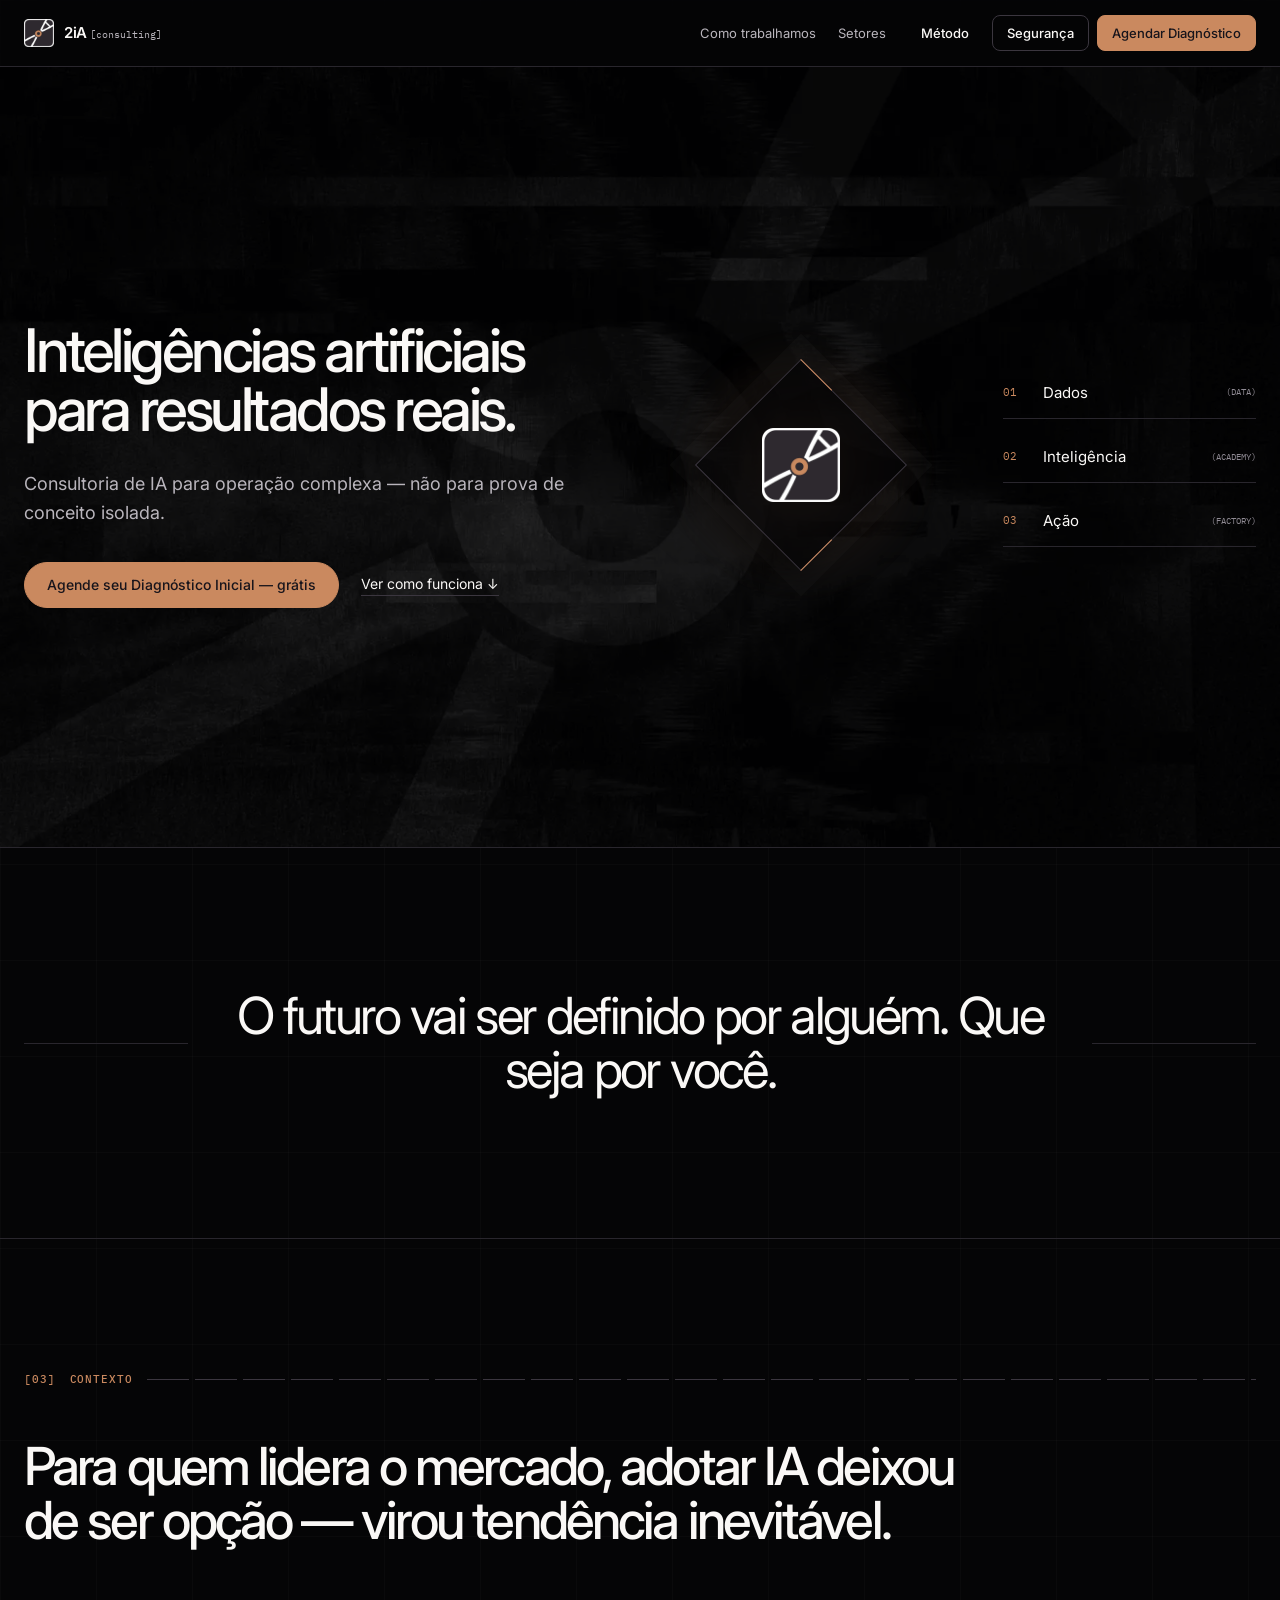
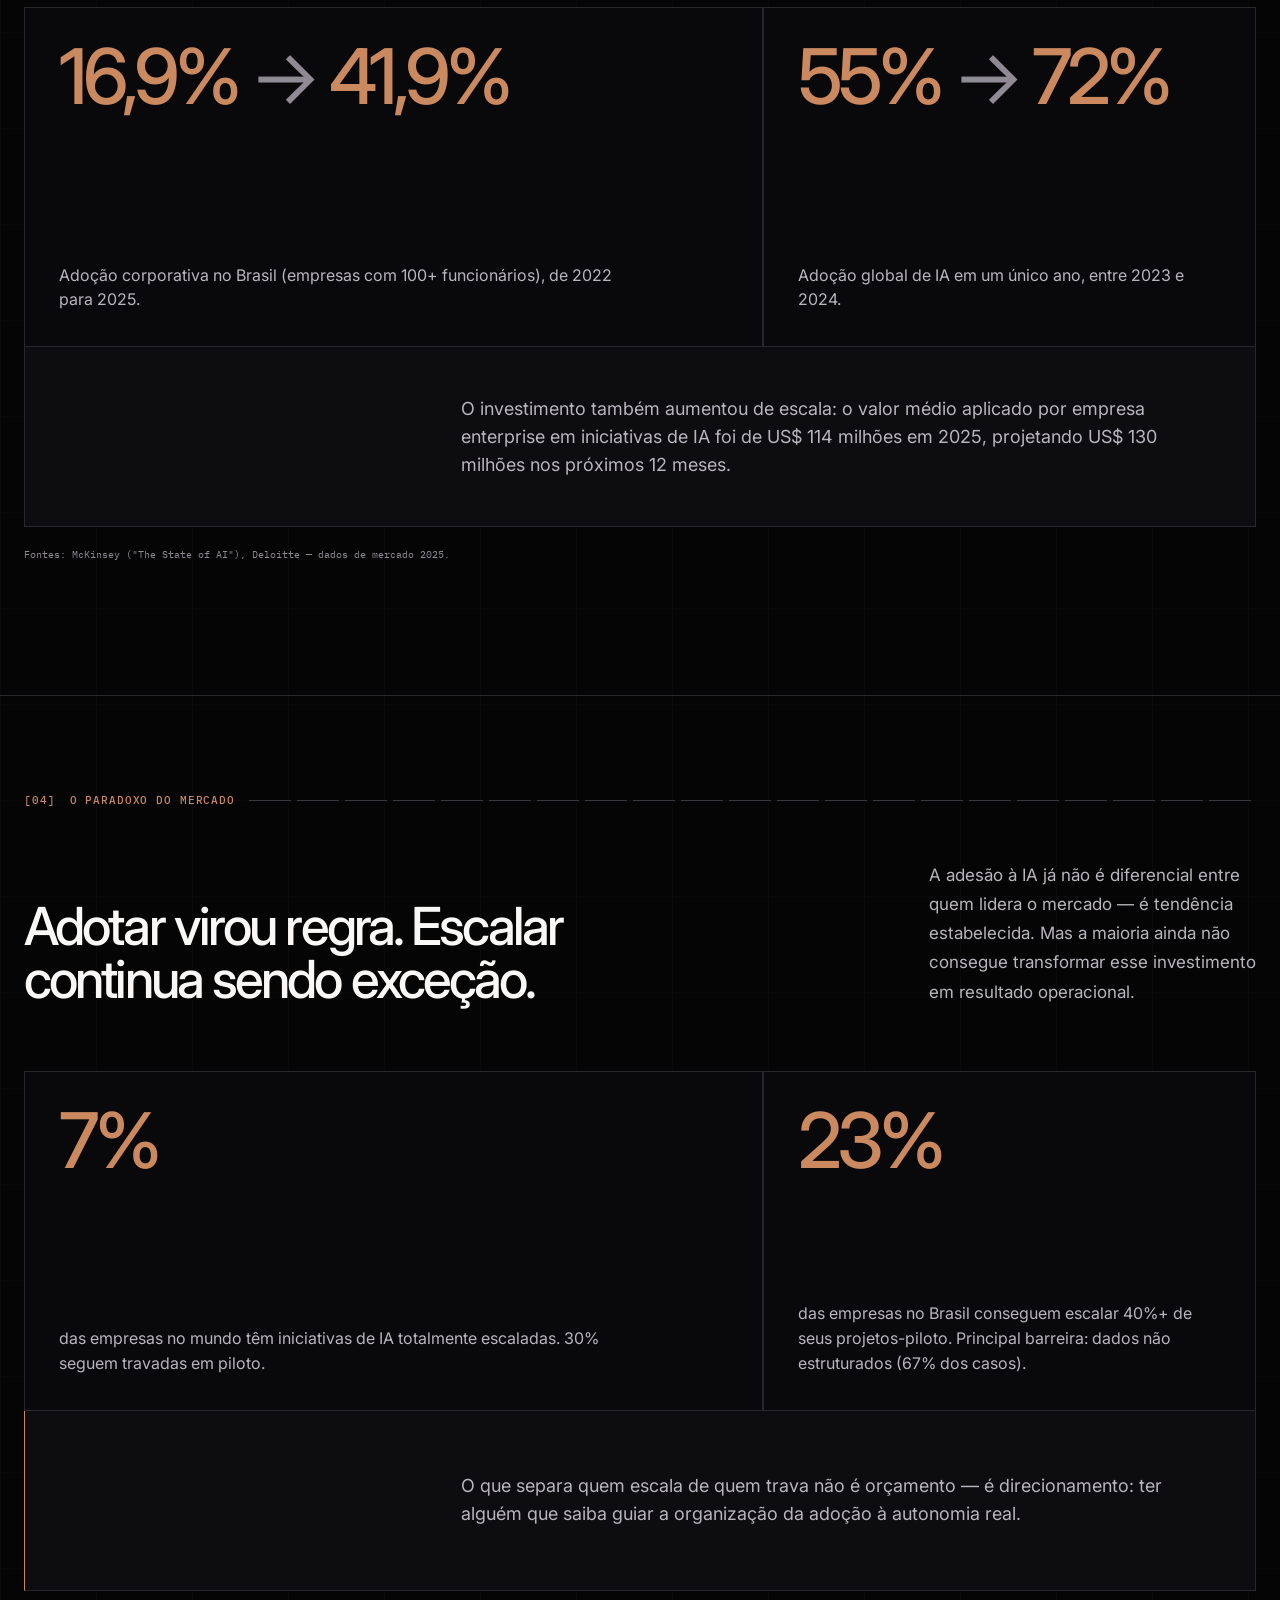
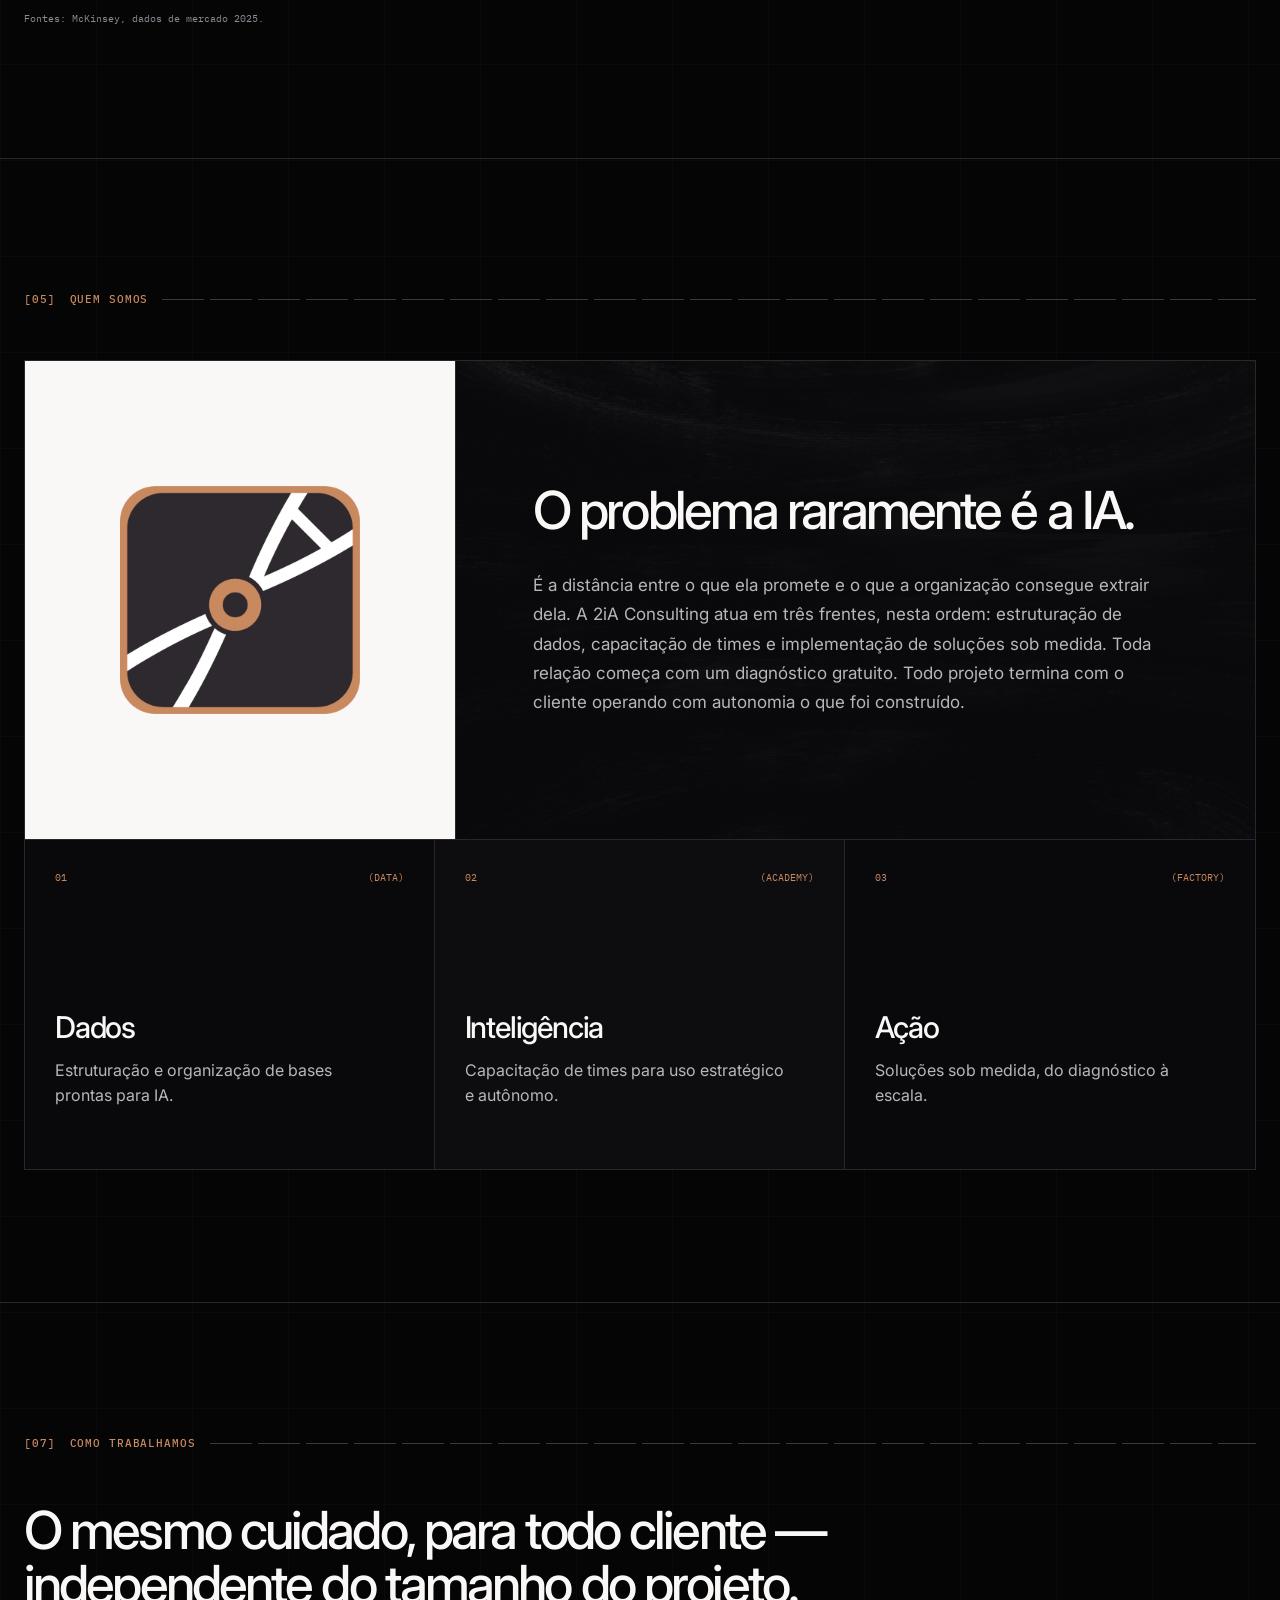
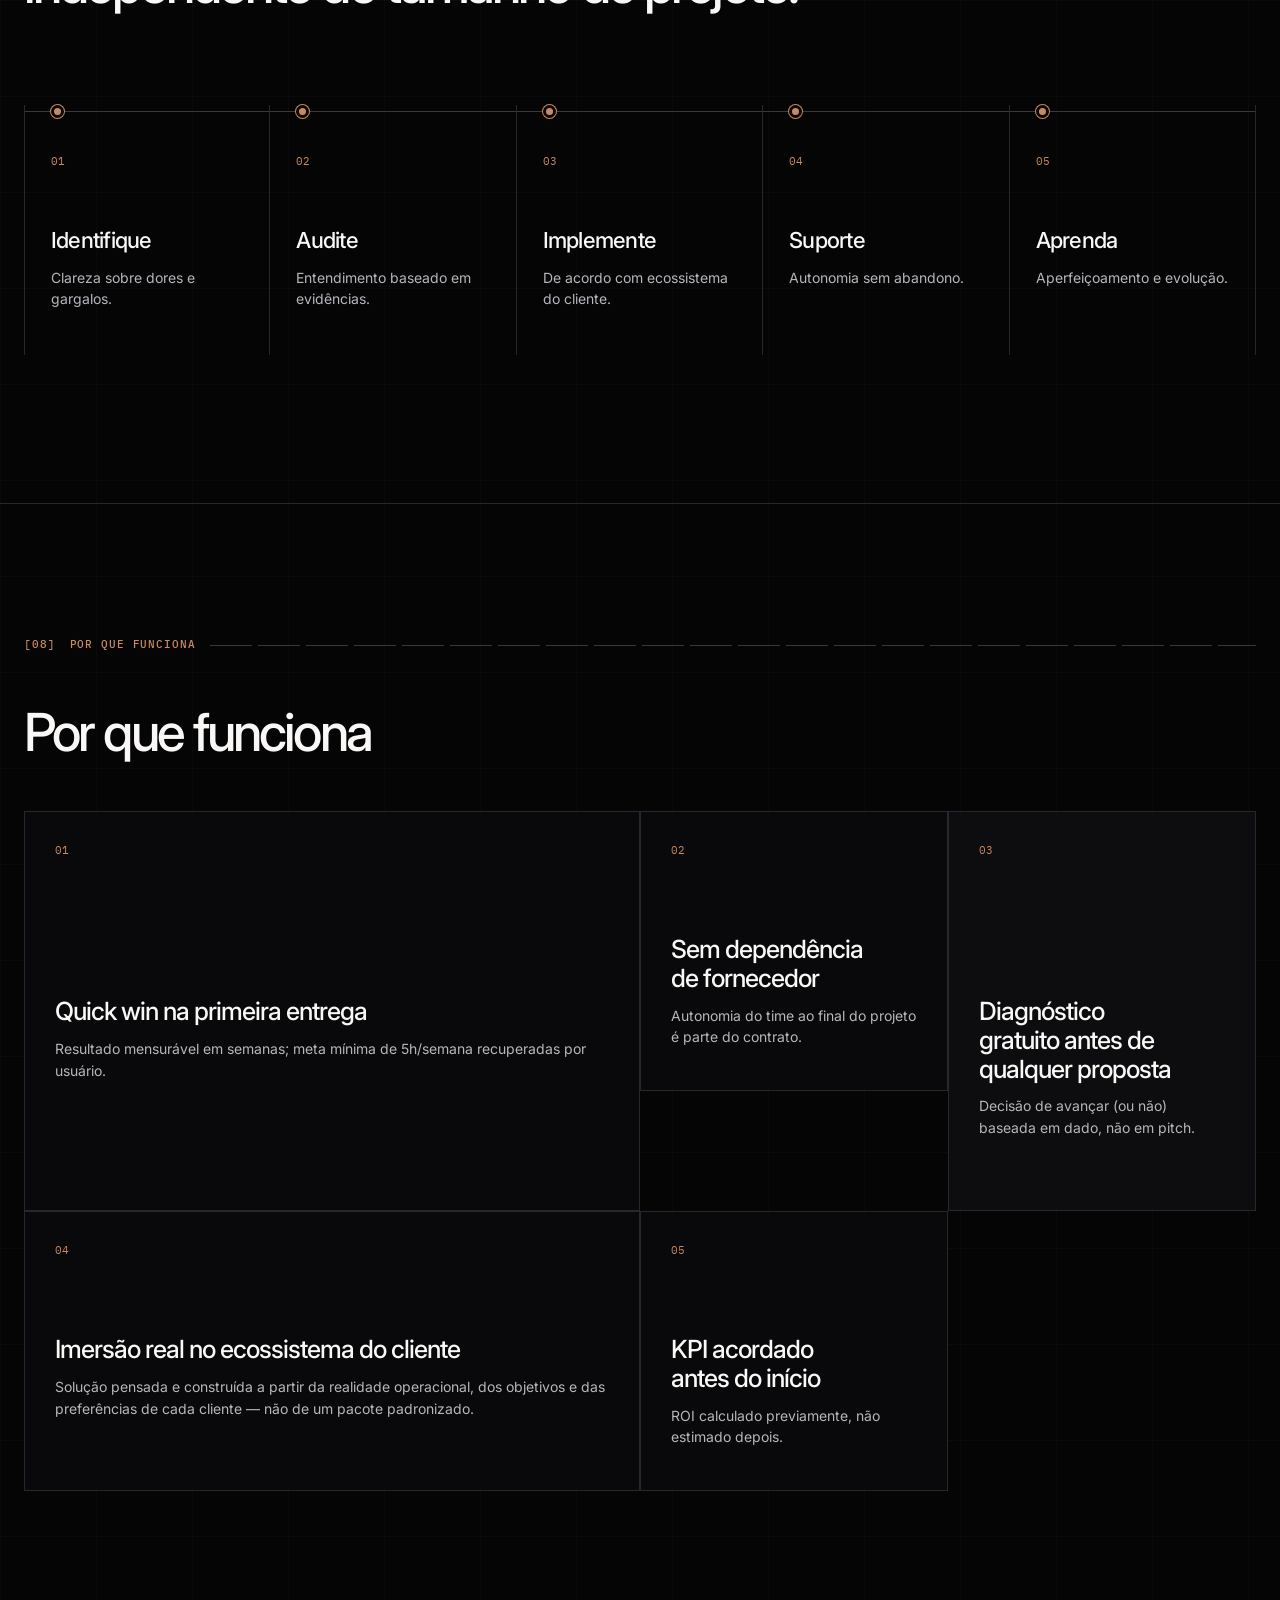
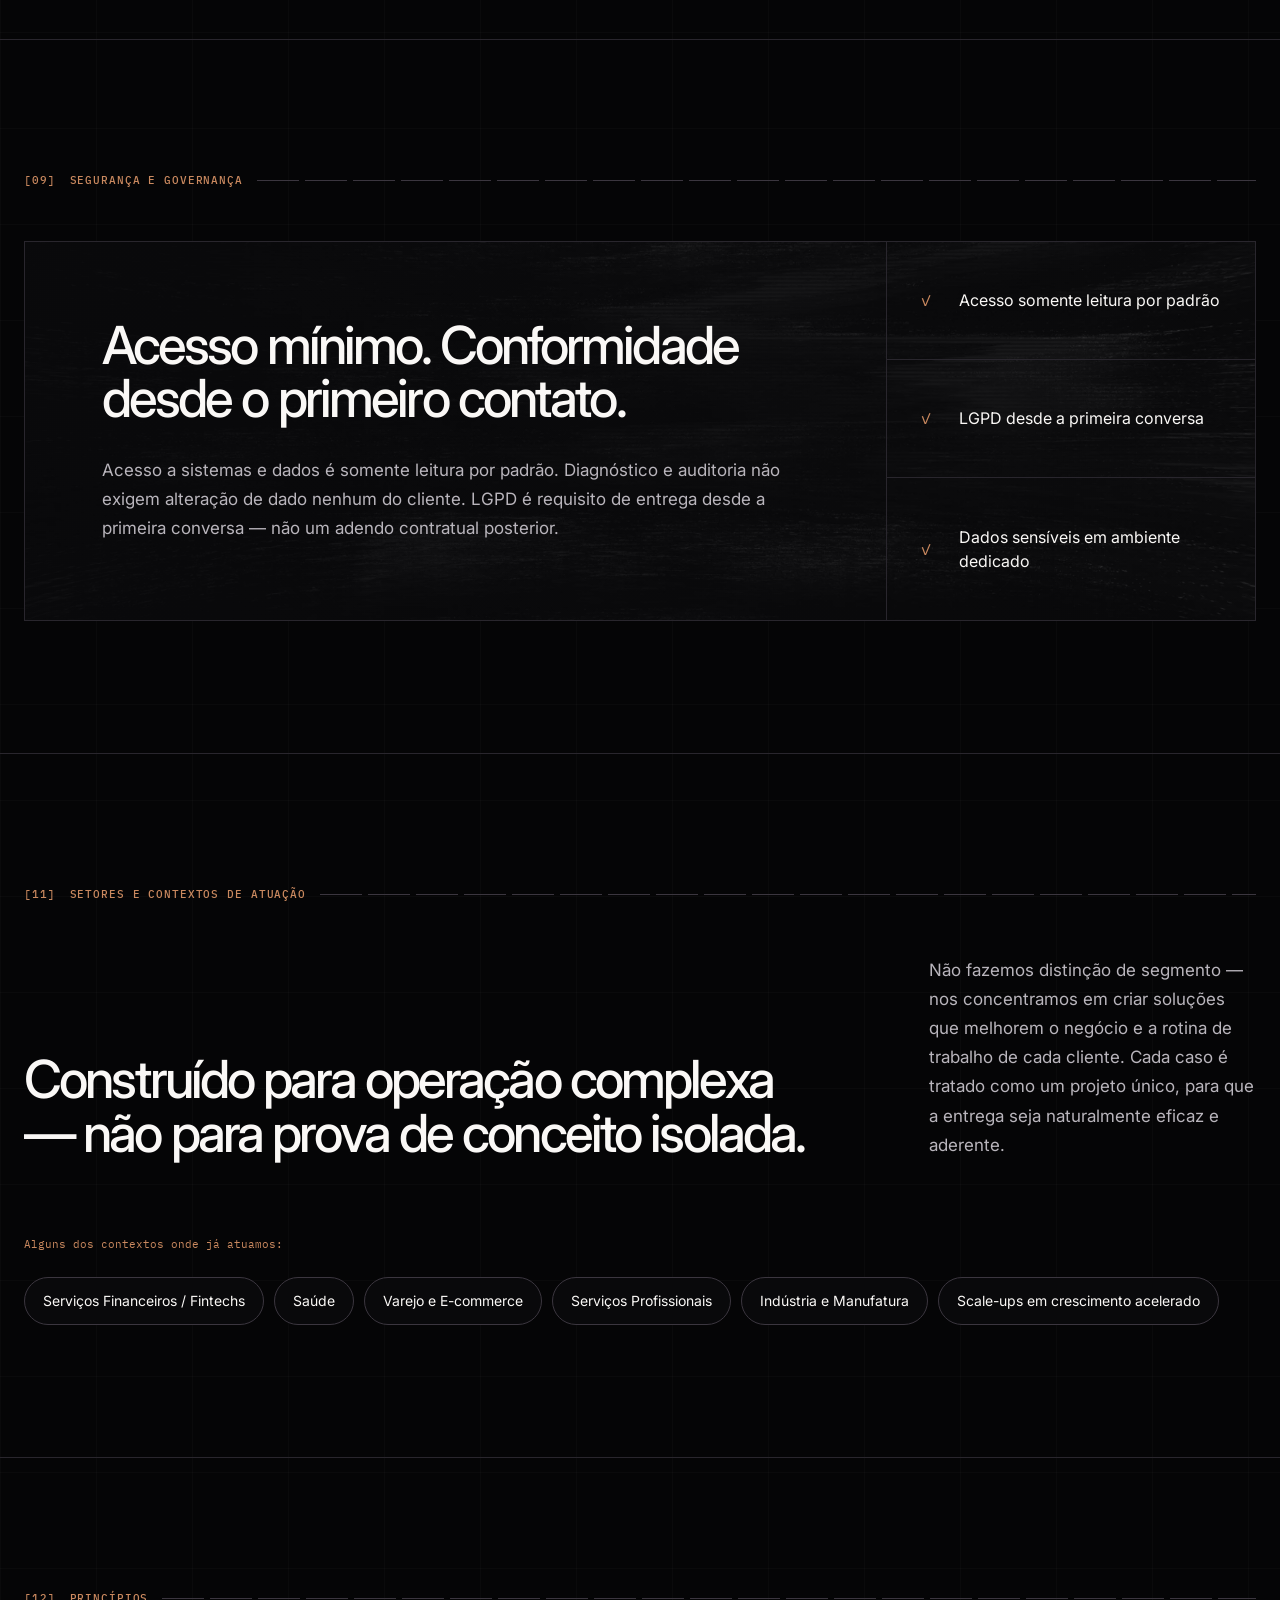
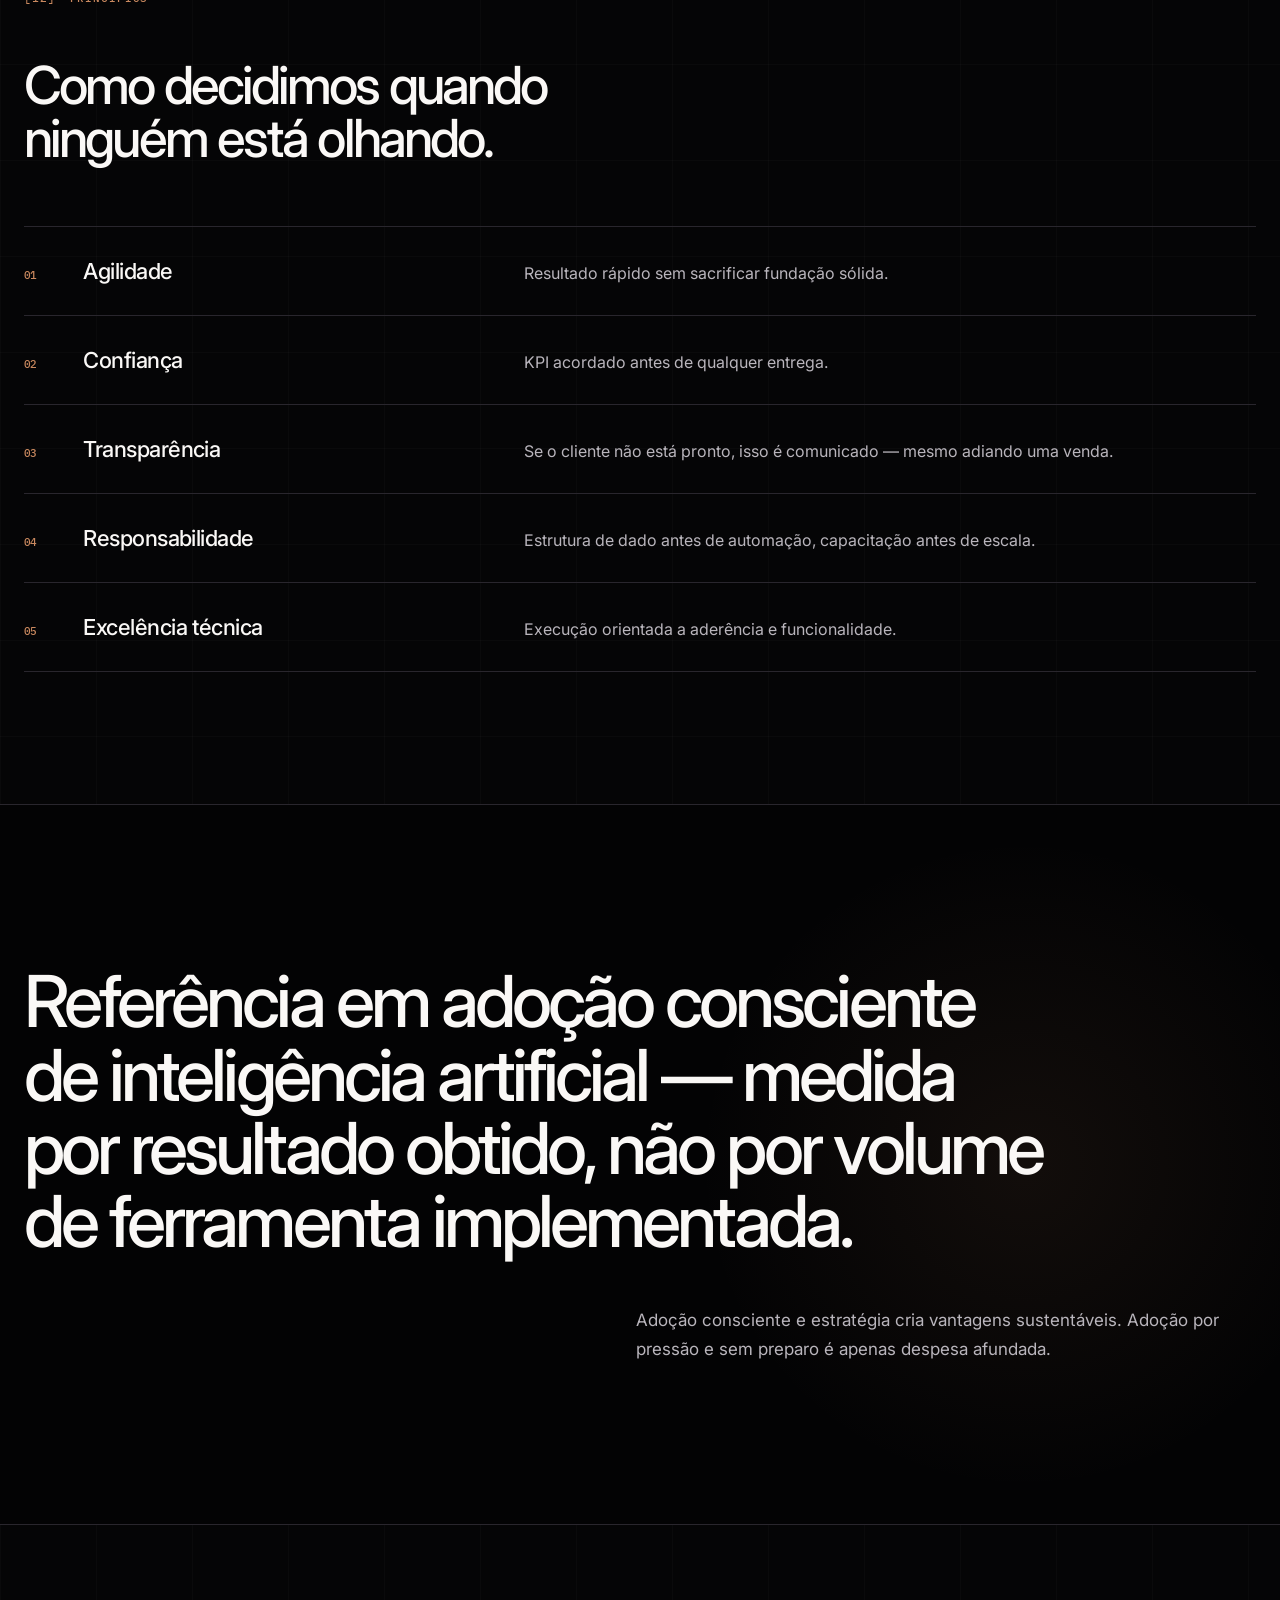
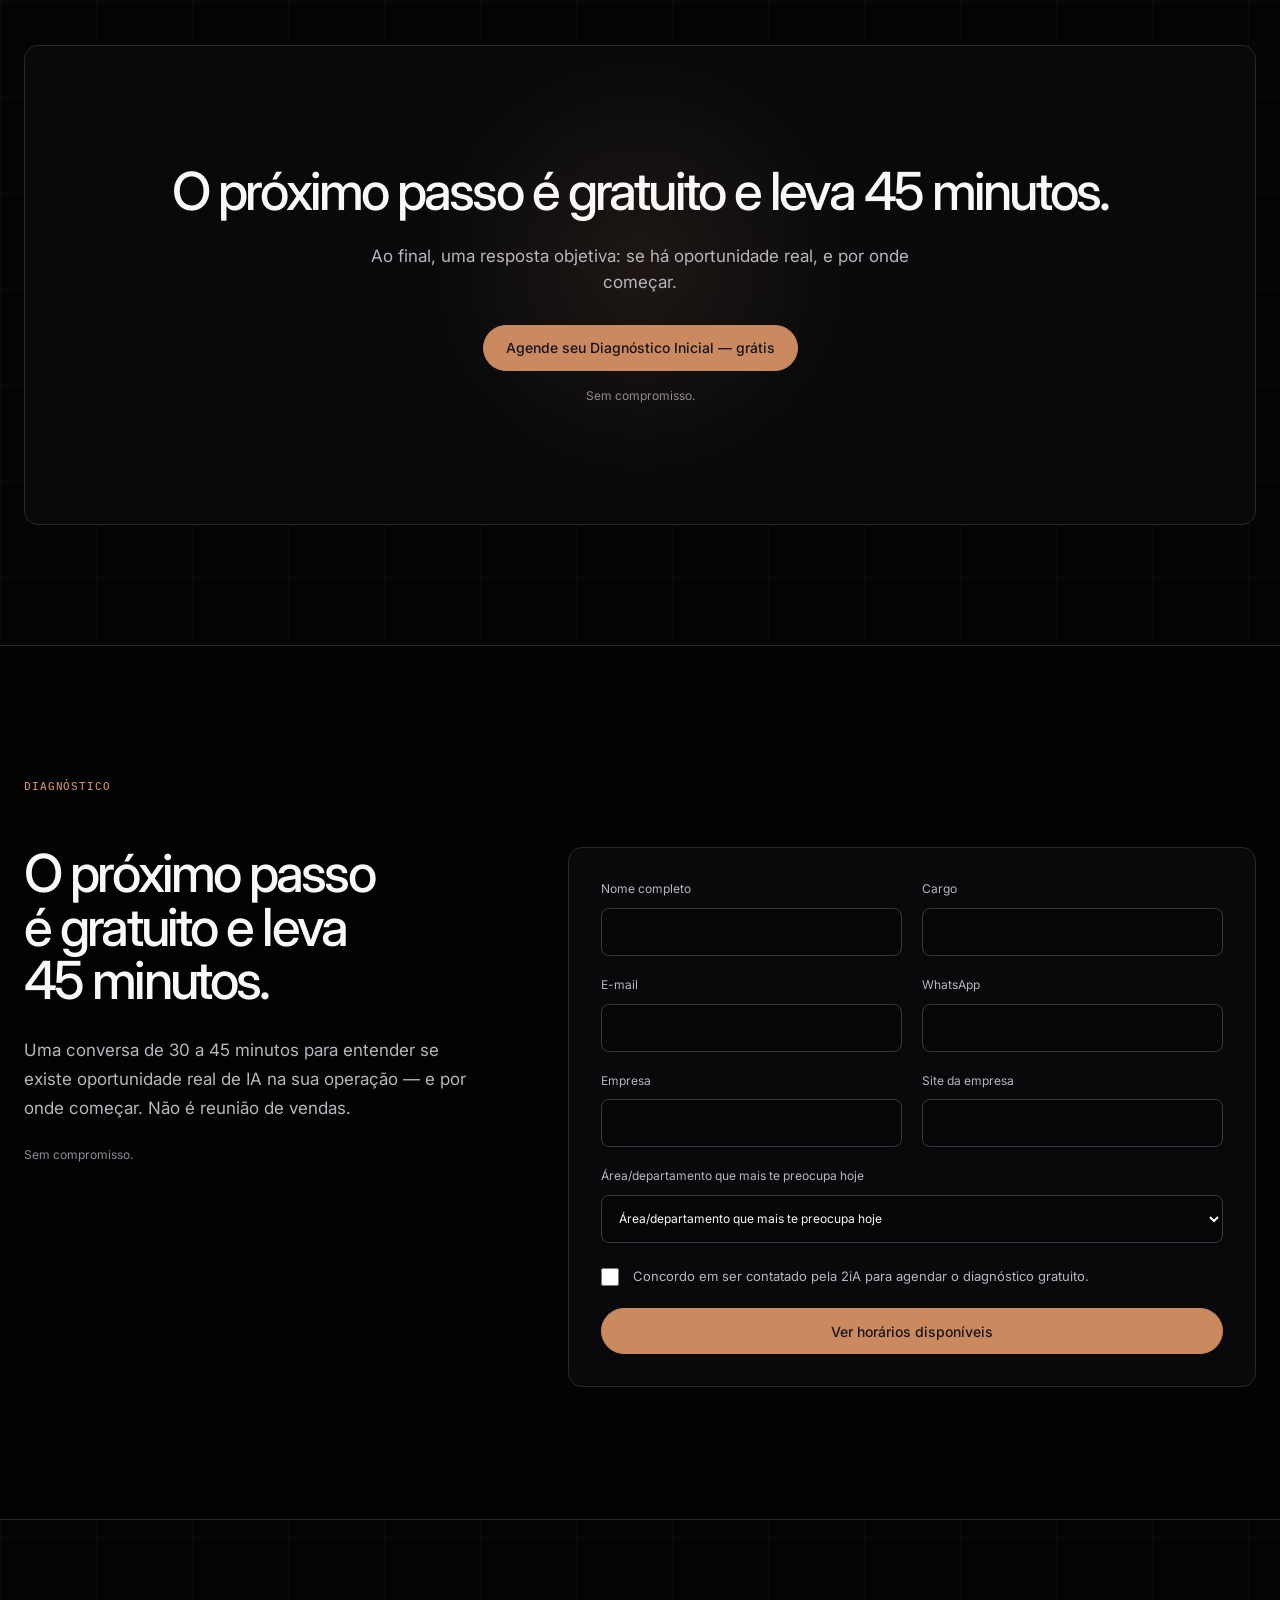
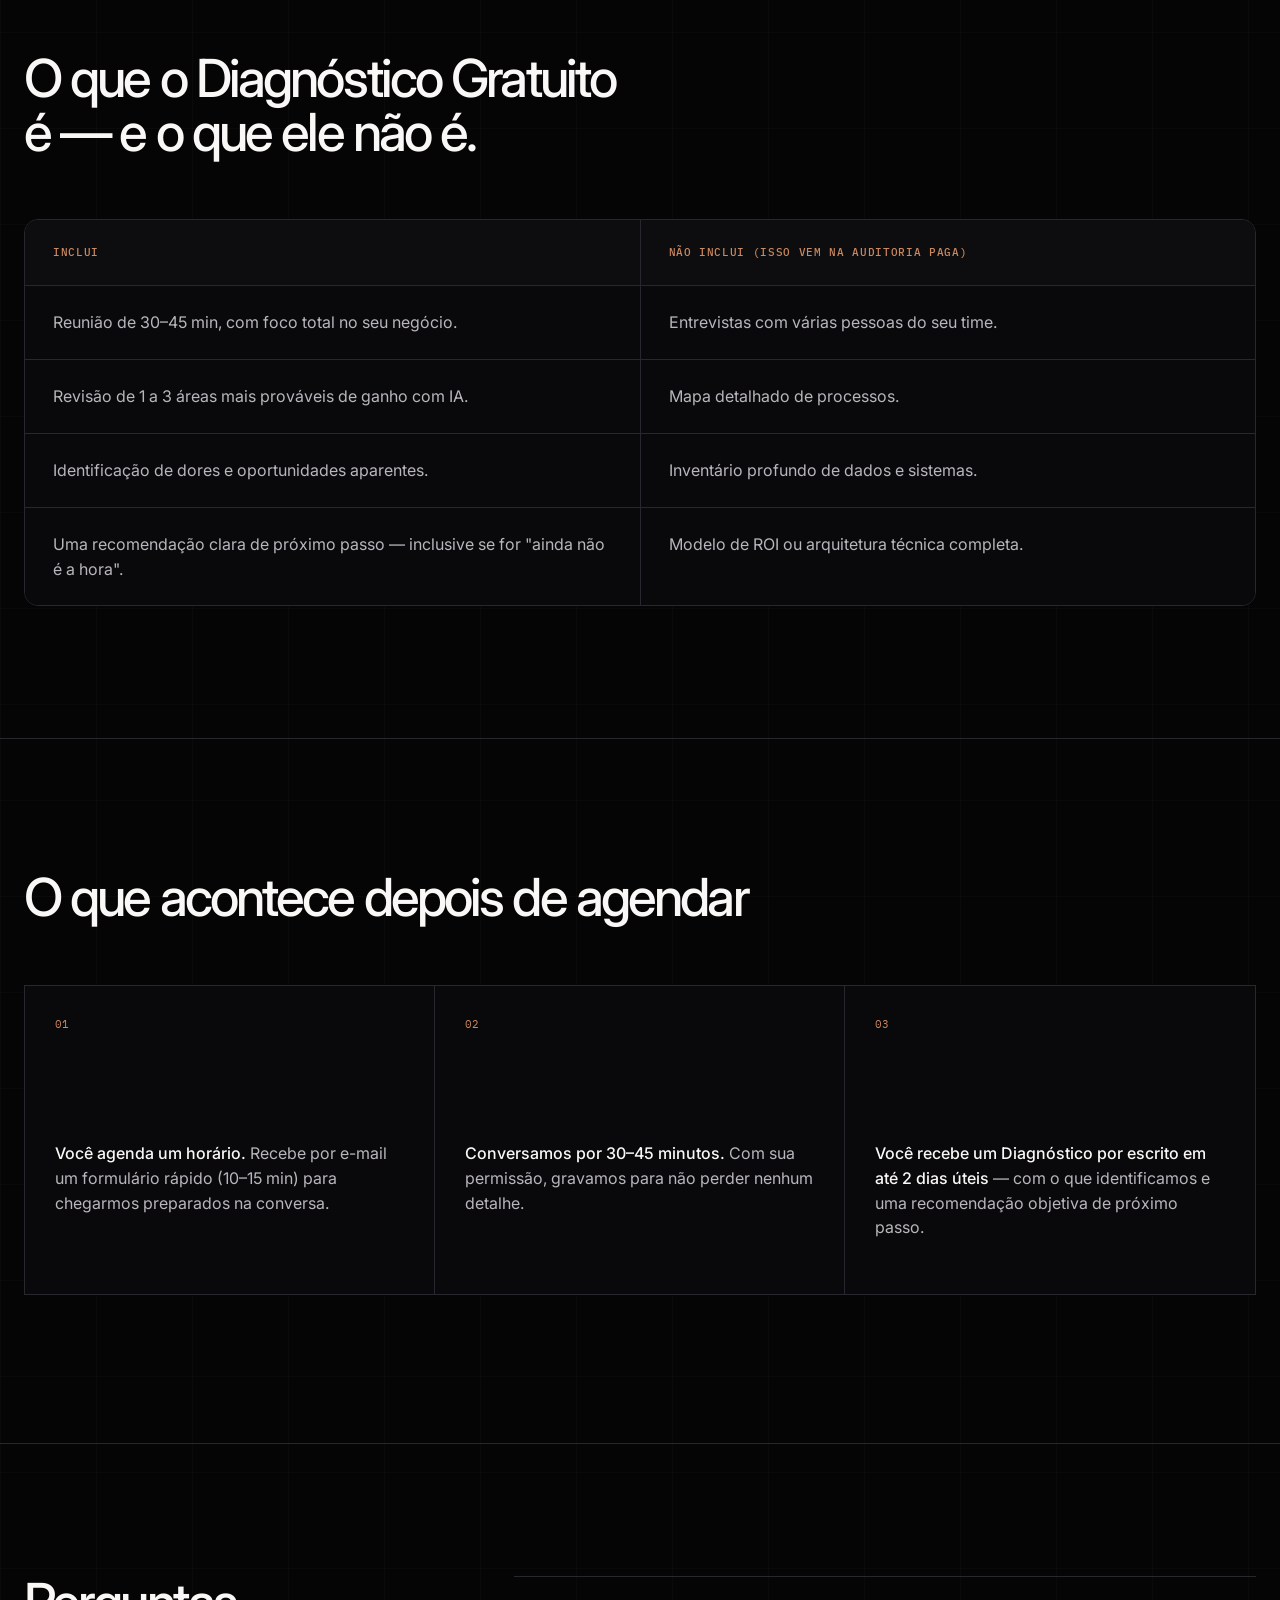
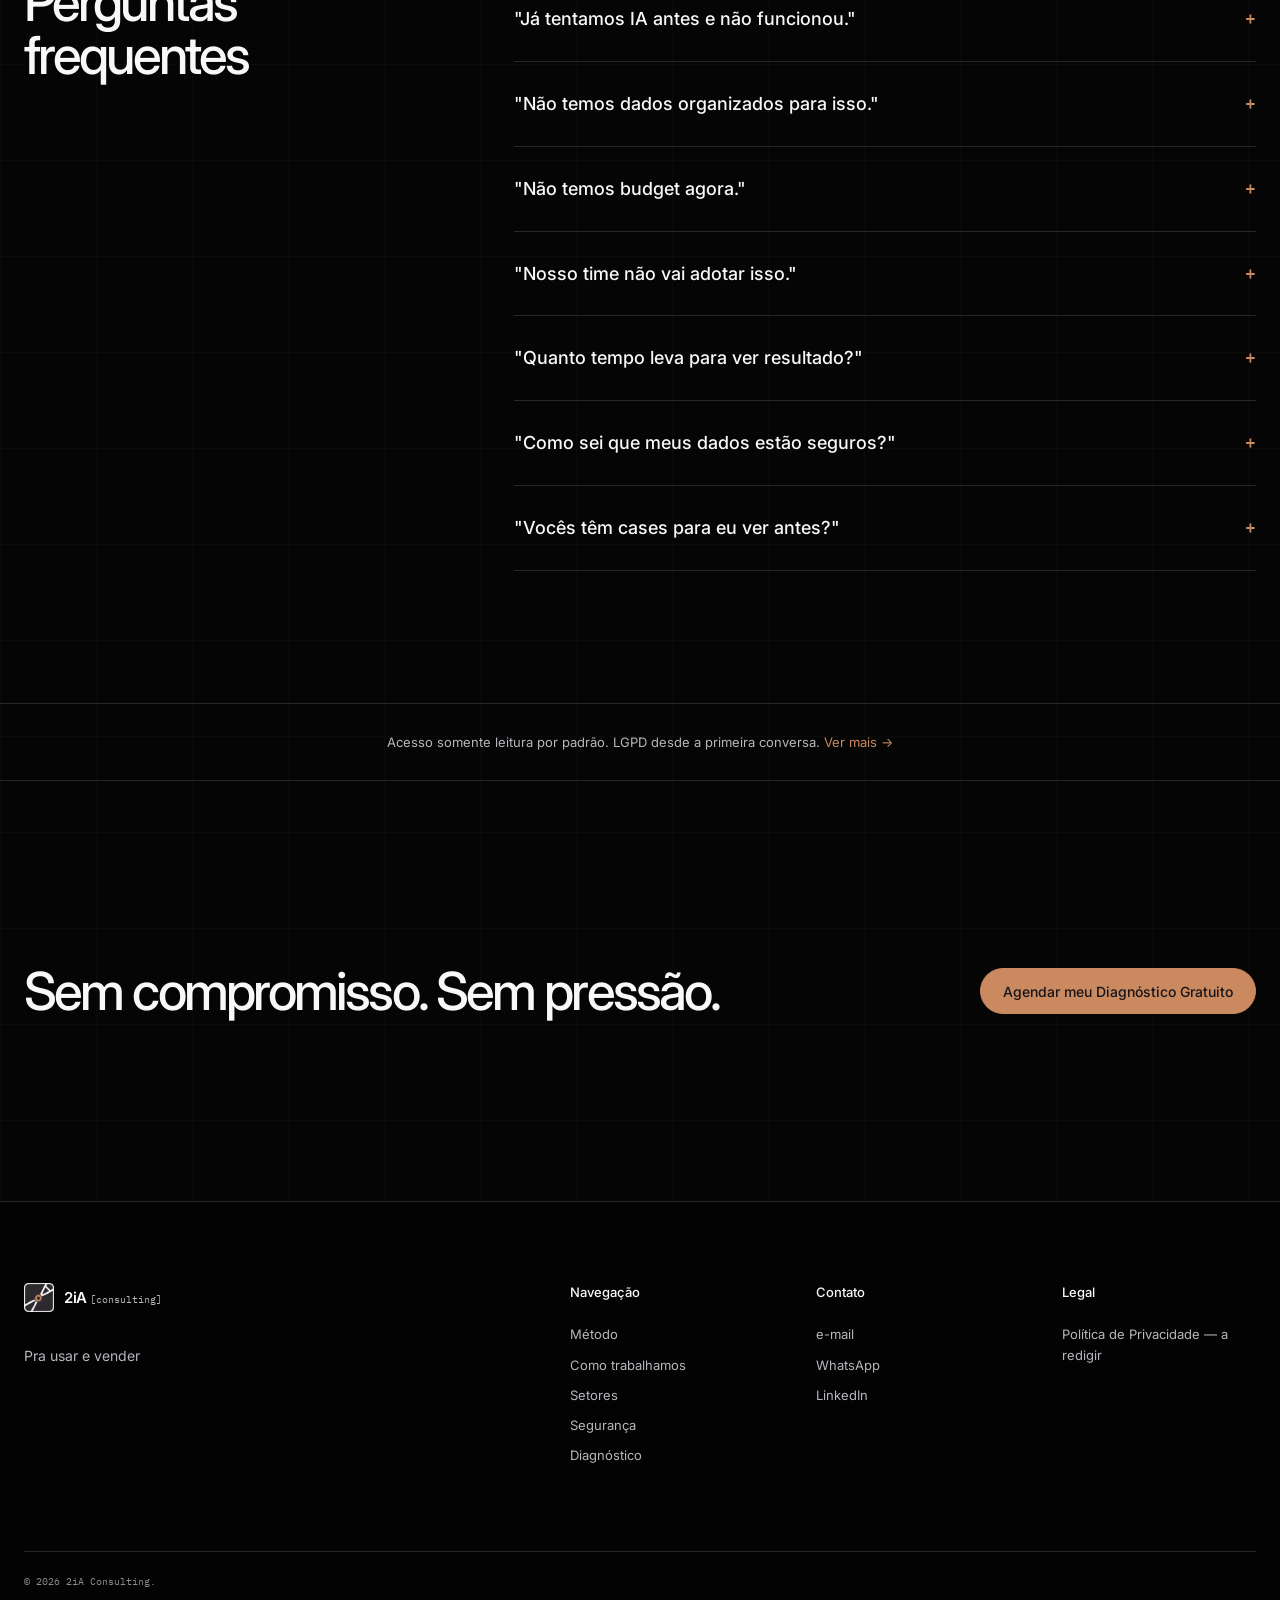
==== v6/index.html @ 08e820b8 "Adiciona preview estatico das 6 propostas de landing page" ====
<!doctype html>
<html lang="pt-BR">
  <head>
    <meta charset="utf-8" />
    <meta name="viewport" content="width=device-width, initial-scale=1" />
    <!-- prettier-ignore -->
    <title>2iA Consulting — Inteligências artificiais para resultados reais</title>
    <meta
      name="description"
      content="Consultoria de IA para operação complexa — não para prova de conceito isolada."
    />
    <link rel="preconnect" href="https://fonts.googleapis.com" />
    <link rel="preconnect" href="https://fonts.gstatic.com" crossorigin />
    <link
      href="https://fonts.googleapis.com/css2?family=IBM+Plex+Mono:wght@400;500&family=Inter:wght@400;500;600&display=swap"
      rel="stylesheet"
    />
    <link rel="stylesheet" href="styles.css" />
  </head>
  <body>
    <header class="site-header">
      <div class="shell header-inner">
        <a class="brand" href="#hero" aria-label="2iA Consulting">
          <img
            src="../assets/logo-branca.webp"
            alt="2iA Consulting"
            width="640"
            height="608"
          />
          <span class="brand-name">2iA <small>[consulting]</small></span>
        </a>

        <nav class="header-nav" aria-label="Navegação">
          <div class="header-links">
            <a href="#como-trabalhamos">Como trabalhamos</a>
            <a href="#setores">Setores</a>
          </div>
          <div class="header-actions">
            <a class="header-action header-action--ghost" href="#metodo"
              >Método</a
            >
            <a class="header-action header-action--outline" href="#seguranca"
              >Segurança</a
            >
            <a class="header-action header-action--solid" href="#diagnostico"
              >Agendar Diagnóstico</a
            >
          </div>
        </nav>
      </div>
    </header>

    <main>
      <section class="hero" id="hero" aria-labelledby="hero-title">
        <div class="hero-texture" aria-hidden="true"></div>
        <div class="shell hero-grid">
          <div class="hero-copy">
            <h1 id="hero-title">
              Inteligências artificiais para resultados reais.
            </h1>
            <p class="hero-support">
              Consultoria de IA para operação complexa — não para prova de
              conceito isolada.
            </p>
            <div class="hero-actions">
              <a class="button button--primary" href="#diagnostico">
                Agende seu Diagnóstico Inicial — grátis
              </a>
              <a class="text-link" href="#metodo">Ver como funciona ↓</a>
            </div>
          </div>

          <div class="hero-signal" aria-hidden="true">
            <span class="signal-halo"></span>
            <span class="signal-frame">
              <img
                src="../assets/logo-branca.webp"
                alt=""
                width="640"
                height="608"
              />
            </span>
          </div>

          <ol class="hero-pillars" aria-label="Três frentes">
            <li>
              <span class="mono">01</span>
              <span>Dados</span>
              <small>(DATA)</small>
            </li>
            <li>
              <span class="mono">02</span>
              <span>Inteligência</span>
              <small>(ACADEMY)</small>
            </li>
            <li>
              <span class="mono">03</span>
              <span>Ação</span>
              <small>(FACTORY)</small>
            </li>
          </ol>
        </div>
      </section>

      <section class="manifesto" aria-label="Manifesto">
        <div class="shell manifesto-inner">
          <span class="manifesto-rule" aria-hidden="true"></span>
          <p>O futuro vai ser definido por alguém. Que seja por você.</p>
          <span class="manifesto-rule" aria-hidden="true"></span>
        </div>
      </section>

      <section class="section" id="contexto" aria-labelledby="contexto-title">
        <div class="shell">
          <div class="section-label">
            <span class="section-index">[03]</span>
            <span>Contexto</span>
            <span class="section-rule" aria-hidden="true"></span>
          </div>

          <h2 id="contexto-title">
            Para quem lidera o mercado, adotar IA deixou de ser opção — virou
            tendência inevitável.
          </h2>

          <div class="stats-grid">
            <article class="stat-card stat-card--wide">
              <p class="stat-number">16,9% <span>→</span> 41,9%</p>
              <p>
                Adoção corporativa no Brasil (empresas com 100+ funcionários),
                de 2022 para 2025.
              </p>
            </article>
            <article class="stat-card">
              <p class="stat-number">55% <span>→</span> 72%</p>
              <p>Adoção global de IA em um único ano, entre 2023 e 2024.</p>
            </article>
            <article class="stat-note">
              <p>
                O investimento também aumentou de escala: o valor médio aplicado
                por empresa enterprise em iniciativas de IA foi de US$ 114
                milhões em 2025, projetando US$ 130 milhões nos próximos 12
                meses.
              </p>
            </article>
          </div>
          <p class="source">
            Fontes: McKinsey ("The State of AI"), Deloitte — dados de mercado
            2025.
          </p>
        </div>
      </section>

      <section
        class="section section--compact"
        id="paradoxo"
        aria-labelledby="paradoxo-title"
      >
        <div class="shell">
          <div class="section-label">
            <span class="section-index">[04]</span>
            <span>O paradoxo do mercado</span>
            <span class="section-rule" aria-hidden="true"></span>
          </div>

          <div class="heading-split">
            <h2 id="paradoxo-title">
              Adotar virou regra. Escalar continua sendo exceção.
            </h2>
            <p>
              A adesão à IA já não é diferencial entre quem lidera o mercado — é
              tendência estabelecida. Mas a maioria ainda não consegue
              transformar esse investimento em resultado operacional.
            </p>
          </div>

          <div class="stats-grid stats-grid--paradox">
            <article class="stat-card">
              <p class="stat-number">7%</p>
              <p>
                das empresas no mundo têm iniciativas de IA totalmente
                escaladas. 30% seguem travadas em piloto.
              </p>
            </article>
            <article class="stat-card stat-card--wide">
              <p class="stat-number">23%</p>
              <p>
                das empresas no Brasil conseguem escalar 40%+ de seus
                projetos-piloto. Principal barreira: dados não estruturados (67%
                dos casos).
              </p>
            </article>
            <article class="stat-note stat-note--accent">
              <p>
                O que separa quem escala de quem trava não é orçamento — é
                direcionamento: ter alguém que saiba guiar a organização da
                adoção à autonomia real.
              </p>
            </article>
          </div>
          <p class="source">Fontes: McKinsey, dados de mercado 2025.</p>
        </div>
      </section>

      <section class="section" id="metodo" aria-labelledby="metodo-title">
        <div class="shell">
          <div class="section-label">
            <span class="section-index">[05]</span>
            <span>Quem Somos</span>
            <span class="section-rule" aria-hidden="true"></span>
          </div>

          <div class="method-intro">
            <article class="brand-plate">
              <img
                src="../assets/logo-laranja.webp"
                alt="Marca 2iA Consulting"
                width="640"
                height="608"
              />
            </article>
            <div class="method-copy">
              <h2 id="metodo-title">O problema raramente é a IA.</h2>
              <p>
                É a distância entre o que ela promete e o que a organização
                consegue extrair dela. A 2iA Consulting atua em três frentes,
                nesta ordem: estruturação de dados, capacitação de times e
                implementação de soluções sob medida. Toda relação começa com um
                diagnóstico gratuito. Todo projeto termina com o cliente
                operando com autonomia o que foi construído.
              </p>
            </div>
          </div>

          <div class="method-grid">
            <article class="method-card">
              <div class="card-topline">
                <span>01</span>
                <span>(DATA)</span>
              </div>
              <h3>Dados</h3>
              <p>Estruturação e organização de bases prontas para IA.</p>
            </article>
            <article class="method-card method-card--raised">
              <div class="card-topline">
                <span>02</span>
                <span>(ACADEMY)</span>
              </div>
              <h3>Inteligência</h3>
              <p>Capacitação de times para uso estratégico e autônomo.</p>
            </article>
            <article class="method-card">
              <div class="card-topline">
                <span>03</span>
                <span>(FACTORY)</span>
              </div>
              <h3>Ação</h3>
              <p>Soluções sob medida, do diagnóstico à escala.</p>
            </article>
          </div>
        </div>
      </section>

      <section
        class="section"
        id="como-trabalhamos"
        aria-labelledby="como-title"
      >
        <div class="shell">
          <div class="section-label">
            <span class="section-index">[07]</span>
            <span>Como trabalhamos</span>
            <span class="section-rule" aria-hidden="true"></span>
          </div>
          <h2 id="como-title">
            O mesmo cuidado, para todo cliente — independente do tamanho do
            projeto.
          </h2>

          <ol class="timeline">
            <li>
              <span class="timeline-dot" aria-hidden="true"></span>
              <span class="timeline-number">01</span>
              <h3>Identifique</h3>
              <p>Clareza sobre dores e gargalos.</p>
            </li>
            <li>
              <span class="timeline-dot" aria-hidden="true"></span>
              <span class="timeline-number">02</span>
              <h3>Audite</h3>
              <p>Entendimento baseado em evidências.</p>
            </li>
            <li>
              <span class="timeline-dot" aria-hidden="true"></span>
              <span class="timeline-number">03</span>
              <h3>Implemente</h3>
              <p>De acordo com ecossistema do cliente.</p>
            </li>
            <li>
              <span class="timeline-dot" aria-hidden="true"></span>
              <span class="timeline-number">04</span>
              <h3>Suporte</h3>
              <p>Autonomia sem abandono.</p>
            </li>
            <li>
              <span class="timeline-dot" aria-hidden="true"></span>
              <span class="timeline-number">05</span>
              <h3>Aprenda</h3>
              <p>Aperfeiçoamento e evolução.</p>
            </li>
          </ol>
        </div>
      </section>

      <section
        class="section"
        id="por-que-funciona"
        aria-labelledby="funciona-title"
      >
        <div class="shell">
          <div class="section-label">
            <span class="section-index">[08]</span>
            <span>Por que funciona</span>
            <span class="section-rule" aria-hidden="true"></span>
          </div>
          <h2 class="section-name" id="funciona-title">Por que funciona</h2>

          <ol class="bento-grid">
            <li class="bento-card bento-card--large">
              <span>01</span>
              <h3>Quick win na primeira entrega</h3>
              <p>
                Resultado mensurável em semanas; meta mínima de 5h/semana
                recuperadas por usuário.
              </p>
            </li>
            <li class="bento-card">
              <span>02</span>
              <h3>Sem dependência de fornecedor</h3>
              <p>Autonomia do time ao final do projeto é parte do contrato.</p>
            </li>
            <li class="bento-card bento-card--tall">
              <span>03</span>
              <h3>Diagnóstico gratuito antes de qualquer proposta</h3>
              <p>Decisão de avançar (ou não) baseada em dado, não em pitch.</p>
            </li>
            <li class="bento-card bento-card--wide">
              <span>04</span>
              <h3>Imersão real no ecossistema do cliente</h3>
              <p>
                Solução pensada e construída a partir da realidade operacional,
                dos objetivos e das preferências de cada cliente — não de um
                pacote padronizado.
              </p>
            </li>
            <li class="bento-card">
              <span>05</span>
              <h3>KPI acordado antes do início</h3>
              <p>ROI calculado previamente, não estimado depois.</p>
            </li>
          </ol>
        </div>
      </section>

      <section class="section" id="seguranca" aria-labelledby="seguranca-title">
        <div class="shell">
          <div class="section-label">
            <span class="section-index">[09]</span>
            <span>Segurança e Governança</span>
            <span class="section-rule" aria-hidden="true"></span>
          </div>

          <div class="security-panel">
            <div>
              <h2 id="seguranca-title">
                Acesso mínimo. Conformidade desde o primeiro contato.
              </h2>
              <p>
                Acesso a sistemas e dados é somente leitura por padrão.
                Diagnóstico e auditoria não exigem alteração de dado nenhum do
                cliente. LGPD é requisito de entrega desde a primeira conversa —
                não um adendo contratual posterior.
              </p>
            </div>
            <ul class="check-list">
              <li>Acesso somente leitura por padrão</li>
              <li>LGPD desde a primeira conversa</li>
              <li>Dados sensíveis em ambiente dedicado</li>
            </ul>
          </div>
        </div>
      </section>

      <section class="section" id="setores" aria-labelledby="setores-title">
        <div class="shell">
          <div class="section-label">
            <span class="section-index">[11]</span>
            <span>Setores e contextos de atuação</span>
            <span class="section-rule" aria-hidden="true"></span>
          </div>

          <div class="heading-split">
            <h2 id="setores-title">
              Construído para operação complexa — não para prova de conceito
              isolada.
            </h2>
            <p>
              Não fazemos distinção de segmento — nos concentramos em criar
              soluções que melhorem o negócio e a rotina de trabalho de cada
              cliente. Cada caso é tratado como um projeto único, para que a
              entrega seja naturalmente eficaz e aderente.
            </p>
          </div>

          <p class="list-callout">Alguns dos contextos onde já atuamos:</p>
          <ul class="pill-list">
            <li>Serviços Financeiros / Fintechs</li>
            <li>Saúde</li>
            <li>Varejo e E-commerce</li>
            <li>Serviços Profissionais</li>
            <li>Indústria e Manufatura</li>
            <li>Scale-ups em crescimento acelerado</li>
          </ul>
        </div>
      </section>

      <section
        class="section"
        id="principios"
        aria-labelledby="principios-title"
      >
        <div class="shell">
          <div class="section-label">
            <span class="section-index">[12]</span>
            <span>Princípios</span>
            <span class="section-rule" aria-hidden="true"></span>
          </div>
          <h2 id="principios-title">
            Como decidimos quando ninguém está olhando.
          </h2>

          <dl class="principles">
            <div>
              <dt><span>01</span> Agilidade</dt>
              <dd>Resultado rápido sem sacrificar fundação sólida.</dd>
            </div>
            <div>
              <dt><span>02</span> Confiança</dt>
              <dd>KPI acordado antes de qualquer entrega.</dd>
            </div>
            <div>
              <dt><span>03</span> Transparência</dt>
              <dd>
                Se o cliente não está pronto, isso é comunicado — mesmo adiando
                uma venda.
              </dd>
            </div>
            <div>
              <dt><span>04</span> Responsabilidade</dt>
              <dd>
                Estrutura de dado antes de automação, capacitação antes de
                escala.
              </dd>
            </div>
            <div>
              <dt><span>05</span> Excelência técnica</dt>
              <dd>Execução orientada a aderência e funcionalidade.</dd>
            </div>
          </dl>
        </div>
      </section>

      <section class="vision" id="visao" aria-labelledby="visao-title">
        <div class="shell vision-inner">
          <h2 id="visao-title">
            Referência em adoção consciente de inteligência artificial — medida
            por resultado obtido, não por volume de ferramenta implementada.
          </h2>
          <p>
            Adoção consciente e estratégia cria vantagens sustentáveis. Adoção
            por pressão e sem preparo é apenas despesa afundada.
          </p>
        </div>
      </section>

      <section class="final-cta" aria-label="Chamada final para o diagnóstico">
        <div class="shell">
          <div class="final-cta-panel">
            <h2 id="final-cta-title">
              O próximo passo é gratuito e leva 45 minutos.
            </h2>
            <p>
              Ao final, uma resposta objetiva: se há oportunidade real, e por
              onde começar.
            </p>
            <a class="button button--primary" href="#diagnostico">
              Agende seu Diagnóstico Inicial — grátis
            </a>
            <small>Sem compromisso.</small>
          </div>
        </div>
      </section>

      <section
        class="diagnostic"
        id="diagnostico"
        aria-label="Diagnóstico gratuito"
      >
        <div class="shell">
          <div class="section-label">
            <span>Diagnóstico</span>
            <span class="section-rule" aria-hidden="true"></span>
          </div>

          <div class="diagnostic-hero">
            <div class="diagnostic-copy">
              <h2 id="diagnostico-title">
                O próximo passo é gratuito e leva 45 minutos.
              </h2>
              <p>
                Uma conversa de 30 a 45 minutos para entender se existe
                oportunidade real de IA na sua operação — e por onde começar.
                Não é reunião de vendas.
              </p>
              <small>Sem compromisso.</small>
            </div>

            <form class="diagnostic-form" action="#diagnostico" method="get">
              <label>
                <span>Nome completo</span>
                <input type="text" name="nome" autocomplete="name" required />
              </label>
              <label>
                <span>Cargo</span>
                <input
                  type="text"
                  name="cargo"
                  autocomplete="organization-title"
                  required
                />
              </label>
              <label>
                <span>E-mail</span>
                <input
                  type="email"
                  name="email"
                  autocomplete="email"
                  required
                />
              </label>
              <label>
                <span>WhatsApp</span>
                <input type="tel" name="whatsapp" autocomplete="tel" required />
              </label>
              <label>
                <span>Empresa</span>
                <input
                  type="text"
                  name="empresa"
                  autocomplete="organization"
                  required
                />
              </label>
              <label>
                <span>Site da empresa</span>
                <input type="url" name="site" autocomplete="url" />
              </label>
              <label class="form-wide">
                <span>Área/departamento que mais te preocupa hoje</span>
                <select name="area" required>
                  <option value="" selected disabled>
                    Área/departamento que mais te preocupa hoje
                  </option>
                  <option>Vendas</option>
                  <option>Marketing</option>
                  <option>Suporte/Atendimento</option>
                  <option>Operações</option>
                  <option>Financeiro</option>
                  <option>RH</option>
                  <option>Gestão/Decisão</option>
                  <option>Outro</option>
                </select>
              </label>
              <label class="checkbox form-wide">
                <input type="checkbox" name="contato" required />
                <span>
                  Concordo em ser contatado pela 2iA para agendar o diagnóstico
                  gratuito.
                </span>
              </label>
              <button class="button button--primary form-wide" type="submit">
                Ver horários disponíveis
              </button>
            </form>
          </div>
        </div>
      </section>

      <section
        class="section"
        id="o-que-esperar"
        aria-labelledby="esperar-title"
      >
        <div class="shell">
          <h2 id="esperar-title">
            O que o Diagnóstico Gratuito é — e o que ele não é.
          </h2>

          <div class="comparison-wrap">
            <table class="comparison">
              <thead>
                <tr>
                  <th scope="col">Inclui</th>
                  <th scope="col">Não inclui (isso vem na Auditoria Paga)</th>
                </tr>
              </thead>
              <tbody>
                <tr>
                  <td>Reunião de 30–45 min, com foco total no seu negócio.</td>
                  <td>Entrevistas com várias pessoas do seu time.</td>
                </tr>
                <tr>
                  <td>
                    Revisão de 1 a 3 áreas mais prováveis de ganho com IA.
                  </td>
                  <td>Mapa detalhado de processos.</td>
                </tr>
                <tr>
                  <td>Identificação de dores e oportunidades aparentes.</td>
                  <td>Inventário profundo de dados e sistemas.</td>
                </tr>
                <tr>
                  <td>
                    Uma recomendação clara de próximo passo — inclusive se for
                    "ainda não é a hora".
                  </td>
                  <td>Modelo de ROI ou arquitetura técnica completa.</td>
                </tr>
              </tbody>
            </table>
          </div>
        </div>
      </section>

      <section class="section" id="depois" aria-labelledby="depois-title">
        <div class="shell">
          <h2 id="depois-title">O que acontece depois de agendar</h2>
          <ol class="after-steps">
            <li>
              <span>01</span>
              <p>
                <strong>Você agenda um horário.</strong> Recebe por e-mail um
                formulário rápido (10–15 min) para chegarmos preparados na
                conversa.
              </p>
            </li>
            <li>
              <span>02</span>
              <p>
                <strong>Conversamos por 30–45 minutos.</strong> Com sua
                permissão, gravamos para não perder nenhum detalhe.
              </p>
            </li>
            <li>
              <span>03</span>
              <p>
                <strong
                  >Você recebe um Diagnóstico por escrito em até 2 dias
                  úteis</strong
                >
                — com o que identificamos e uma recomendação objetiva de próximo
                passo.
              </p>
            </li>
          </ol>
        </div>
      </section>

      <section class="section" id="faq" aria-labelledby="faq-title">
        <div class="shell faq-shell">
          <h2 id="faq-title">Perguntas frequentes</h2>
          <div class="faq-list">
            <details>
              <summary>"Já tentamos IA antes e não funcionou."</summary>
              <p>
                Por isso começamos pelo diagnóstico gratuito — mapeamos o que
                travou antes (geralmente arquitetura ou capacitação, não a
                tecnologia em si) antes de propor qualquer coisa nova.
              </p>
            </details>
            <details>
              <summary>"Não temos dados organizados para isso."</summary>
              <p>
                Isso é normal — é o ponto de partida de praticamente todo
                projeto que fazemos. Estruturar dado é a primeira das nossas
                três frentes, não um pré-requisito que falta pra te atender.
              </p>
            </details>
            <details>
              <summary>"Não temos budget agora."</summary>
              <p>
                O diagnóstico é gratuito de qualquer forma. Se não for o
                momento, dizemos isso com clareza — e você decide quando
                retomar.
              </p>
            </details>
            <details>
              <summary>"Nosso time não vai adotar isso."</summary>
              <p>
                Capacitação faz parte do método, não é um extra. Formamos
                pessoas do seu time para validar a solução antes de qualquer
                escala.
              </p>
            </details>
            <details>
              <summary>"Quanto tempo leva para ver resultado?"</summary>
              <p>
                Isso depende do que a Auditoria Paga identificar como
                prioridade. O que é fixo é a meta — mínimo de 5 horas por semana
                recuperadas por usuário — e acompanhamento constante durante
                toda a implementação.
              </p>
            </details>
            <details>
              <summary>"Como sei que meus dados estão seguros?"</summary>
              <p>
                Acesso é somente leitura por padrão. LGPD é requisito desde a
                primeira conversa — não um adendo contratual depois.
              </p>
            </details>
            <details>
              <summary>"Vocês têm cases para eu ver antes?"</summary>
              <p>
                Como a 2iA está construindo seu portfólio agora, a resposta
                honesta é: o diagnóstico gratuito é a prova. Sem risco, sem
                custo, você vê nosso método em ação antes de decidir qualquer
                coisa.
              </p>
            </details>
          </div>
        </div>
      </section>

      <section class="security-note" aria-label="Segurança">
        <div class="shell">
          <p>
            Acesso somente leitura por padrão. LGPD desde a primeira conversa.
            <a href="#seguranca">Ver mais →</a>
          </p>
        </div>
      </section>

      <section class="closing" aria-labelledby="closing-title">
        <div class="shell closing-inner">
          <h2 id="closing-title">Sem compromisso. Sem pressão.</h2>
          <a class="button button--primary" href="#diagnostico">
            Agendar meu Diagnóstico Gratuito
          </a>
        </div>
      </section>
    </main>

    <footer class="site-footer">
      <div class="shell footer-grid">
        <div class="footer-brand">
          <a class="brand" href="#hero" aria-label="2iA Consulting">
            <img
              src="../assets/logo-branca.webp"
              alt="2iA Consulting"
              width="640"
              height="608"
            />
            <span class="brand-name">2iA <small>[consulting]</small></span>
          </a>
          <p>Pra usar e vender</p>
        </div>

        <div>
          <h2>Navegação</h2>
          <a href="#metodo">Método</a>
          <a href="#como-trabalhamos">Como trabalhamos</a>
          <a href="#setores">Setores</a>
          <a href="#seguranca">Segurança</a>
          <a href="#diagnostico">Diagnóstico</a>
        </div>
        <div>
          <h2>Contato</h2>
          <a href="#">e-mail</a>
          <a href="#">WhatsApp</a>
          <a href="#">LinkedIn</a>
        </div>
        <div>
          <h2>Legal</h2>
          <a href="#">Política de Privacidade — a redigir</a>
        </div>
      </div>
      <div class="shell footer-bottom">© 2026 2iA Consulting.</div>
    </footer>
  </body>
</html>
---- v6/styles.css ----
:root {
  --ink: #050506;
  --surface: #09090b;
  --surface-raised: #0d0c0f;
  --surface-soft: #111014;
  --line: #29262d;
  --line-strong: #3b363f;
  --paper: #faf8f6;
  --text: #faf8f6;
  --muted: #b9b5bc;
  --subtle: #8f8a93;
  --terracotta: #ca895f;
  --terracotta-dark: #17141b;
  --display: "Inter", "Helvetica Neue", Arial, sans-serif;
  --mono:
    "IBM Plex Mono", "SFMono-Regular", Consolas, "Liberation Mono", monospace;
  --shell: min(1384px, calc(100% - 48px));
  --radius: 14px;
}

*,
*::before,
*::after {
  box-sizing: border-box;
}

html {
  scroll-behavior: smooth;
  background: var(--ink);
}

body {
  margin: 0;
  min-width: 320px;
  overflow-x: hidden;
  background:
    linear-gradient(rgba(255, 255, 255, 0.018) 1px, transparent 1px),
    linear-gradient(90deg, rgba(255, 255, 255, 0.018) 1px, transparent 1px),
    var(--ink);
  background-size: 96px 96px;
  color: var(--text);
  font-family: var(--display);
  font-size: 16px;
  line-height: 1.55;
  text-rendering: optimizeLegibility;
}

img {
  display: block;
  max-width: 100%;
}

a {
  color: inherit;
  text-decoration: none;
}

button,
input,
select {
  font: inherit;
}

button {
  cursor: pointer;
}

h1,
h2,
h3,
p,
ol,
ul,
dl,
dd {
  margin-top: 0;
}

h1,
h2,
h3 {
  text-wrap: balance;
}

.shell {
  width: var(--shell);
  margin-inline: auto;
}

.mono,
.section-label,
.source,
.card-topline,
.timeline-number,
.bento-card > span,
.after-steps > li > span,
.footer-bottom {
  font-family: var(--mono);
}

:focus-visible {
  outline: 2px solid var(--terracotta);
  outline-offset: 4px;
}

.site-header {
  position: sticky;
  z-index: 20;
  top: 0;
  border-bottom: 1px solid var(--line);
  background: rgba(5, 5, 6, 0.88);
  backdrop-filter: blur(18px);
}

.header-inner {
  display: flex;
  min-height: 66px;
  align-items: center;
  justify-content: space-between;
  gap: 28px;
}

.brand {
  display: inline-flex;
  flex: 0 0 auto;
  align-items: center;
  gap: 10px;
  color: var(--paper);
}

.brand img {
  width: 30px;
  height: 30px;
  object-fit: contain;
}

.brand-name {
  font-size: 15px;
  font-weight: 600;
  letter-spacing: -0.03em;
}

.brand-name small {
  color: var(--muted);
  font-family: var(--mono);
  font-size: 10px;
  font-weight: 400;
  letter-spacing: 0;
}

.header-nav,
.header-links,
.header-actions {
  display: flex;
  align-items: center;
}

.header-nav {
  gap: 20px;
}

.header-links {
  gap: 22px;
}

.header-links a {
  color: var(--muted);
  font-size: 13px;
  transition: color 180ms ease;
}

.header-links a:hover {
  color: var(--paper);
}

.header-actions {
  gap: 8px;
}

.header-action {
  min-height: 36px;
  display: inline-flex;
  align-items: center;
  justify-content: center;
  border: 1px solid transparent;
  border-radius: 8px;
  padding: 8px 14px;
  font-size: 13px;
  font-weight: 500;
  line-height: 1;
  white-space: nowrap;
}

.header-action--ghost {
  color: var(--paper);
}

.header-action--ghost:hover {
  background: var(--surface-soft);
}

.header-action--outline {
  border-color: var(--line-strong);
  color: var(--paper);
}

.header-action--outline:hover {
  border-color: var(--subtle);
}

.header-action--solid {
  border-color: var(--terracotta);
  background: var(--terracotta);
  color: var(--terracotta-dark);
}

.header-action--solid:hover {
  background: #d99b73;
}

.hero {
  position: relative;
  min-height: 780px;
  overflow: hidden;
  border-bottom: 1px solid var(--line);
  background: #030304;
}

.hero::before {
  position: absolute;
  inset: 0;
  background:
    linear-gradient(
      90deg,
      rgba(3, 3, 4, 0.95) 0%,
      rgba(3, 3, 4, 0.3) 48%,
      rgba(3, 3, 4, 0.9) 100%
    ),
    linear-gradient(rgba(3, 3, 4, 0.54), rgba(3, 3, 4, 0.92));
  content: "";
}

.hero-texture {
  position: absolute;
  inset: 0;
  background: url("../assets/bg-logo.webp") center / cover no-repeat;
  opacity: 0.38;
  filter: contrast(1.1);
}

.hero-grid {
  position: relative;
  display: grid;
  min-height: 780px;
  grid-template-columns: minmax(0, 1.25fr) minmax(220px, 0.65fr) minmax(
      230px,
      0.55fr
    );
  align-items: center;
  gap: 52px;
  padding-block: 96px 80px;
}

.hero-copy h1 {
  max-width: 720px;
  margin-bottom: 30px;
  font-size: clamp(54px, 4.7vw, 68px);
  font-weight: 500;
  letter-spacing: -0.058em;
  line-height: 0.98;
}

.hero-support {
  max-width: 560px;
  margin-bottom: 34px;
  color: var(--muted);
  font-size: 18px;
  line-height: 1.6;
}

.hero-actions {
  display: flex;
  align-items: center;
  gap: 22px;
}

.button {
  display: inline-flex;
  min-height: 46px;
  align-items: center;
  justify-content: center;
  border: 1px solid transparent;
  border-radius: 999px;
  padding: 12px 22px;
  font-size: 14px;
  font-weight: 500;
  line-height: 1.25;
  text-align: center;
}

.button--primary {
  border-color: var(--terracotta);
  background: var(--terracotta);
  color: var(--terracotta-dark);
}

.button--primary:hover {
  background: #d99b73;
}

.text-link {
  border-bottom: 1px solid var(--line-strong);
  color: var(--paper);
  font-size: 14px;
}

.text-link:hover {
  border-color: var(--terracotta);
  color: var(--terracotta);
}

.hero-signal {
  position: relative;
  display: grid;
  min-height: 350px;
  place-items: center;
}

.signal-halo {
  position: absolute;
  width: 260px;
  height: 260px;
  border-radius: 50%;
  background: radial-gradient(
    circle,
    rgba(202, 137, 95, 0.32) 0%,
    rgba(202, 137, 95, 0.09) 34%,
    transparent 70%
  );
  filter: blur(10px);
}

.signal-frame {
  position: relative;
  display: grid;
  width: 150px;
  aspect-ratio: 1;
  place-items: center;
  border: 1px solid var(--line-strong);
  background: rgba(5, 5, 6, 0.72);
  box-shadow:
    0 24px 46px rgba(0, 0, 0, 0.64),
    0 0 0 18px rgba(255, 255, 255, 0.018);
  transform: rotate(45deg);
}

.signal-frame::before,
.signal-frame::after {
  position: absolute;
  background: var(--terracotta);
  content: "";
}

.signal-frame::before {
  top: -1px;
  left: -1px;
  width: 44px;
  height: 1px;
}

.signal-frame::after {
  right: -1px;
  bottom: -1px;
  width: 1px;
  height: 44px;
}

.signal-frame img {
  width: 78px;
  height: 78px;
  object-fit: contain;
  transform: rotate(-45deg);
}

.hero-pillars {
  display: grid;
  gap: 12px;
  padding: 0;
  list-style: none;
}

.hero-pillars li {
  display: grid;
  grid-template-columns: 28px 1fr auto;
  align-items: center;
  gap: 12px;
  border-bottom: 1px solid var(--line);
  padding: 14px 0;
  color: var(--paper);
  font-size: 15px;
}

.hero-pillars .mono {
  color: var(--terracotta);
  font-size: 11px;
}

.hero-pillars small {
  color: var(--subtle);
  font-family: var(--mono);
  font-size: 9px;
}

.manifesto {
  border-bottom: 1px solid var(--line);
}

.manifesto-inner {
  display: grid;
  min-height: 390px;
  grid-template-columns: 1fr minmax(0, 820px) 1fr;
  align-items: center;
  gap: 42px;
}

.manifesto p {
  margin: 0;
  font-size: clamp(36px, 4vw, 56px);
  font-weight: 400;
  letter-spacing: -0.052em;
  line-height: 1.05;
  text-align: center;
}

.manifesto-rule {
  height: 1px;
  background: var(--line);
}

.section {
  position: relative;
  border-bottom: 1px solid var(--line);
  padding-block: 132px;
}

.section--compact {
  padding-top: 96px;
}

.section-label {
  display: grid;
  grid-template-columns: auto auto minmax(40px, 1fr);
  align-items: center;
  gap: 14px;
  margin-bottom: 52px;
  color: var(--terracotta);
  font-size: 11px;
  font-weight: 500;
  letter-spacing: 0.08em;
  text-transform: uppercase;
}

.section-index {
  color: var(--terracotta);
}

.section-rule {
  height: 1px;
  background: repeating-linear-gradient(
    90deg,
    var(--line-strong) 0,
    var(--line-strong) 42px,
    transparent 42px,
    transparent 48px
  );
}

.section h2,
.diagnostic h2,
.vision h2,
.final-cta h2,
.closing h2 {
  max-width: 1000px;
  margin-bottom: 60px;
  font-size: clamp(42px, 4.1vw, 58px);
  font-weight: 500;
  letter-spacing: -0.055em;
  line-height: 1.02;
}

.heading-split {
  display: grid;
  grid-template-columns: minmax(0, 1.5fr) minmax(300px, 0.6fr);
  align-items: end;
  gap: 86px;
  margin-bottom: 64px;
}

.heading-split h2,
.heading-split p {
  margin-bottom: 0;
}

.heading-split p,
.method-copy p,
.security-panel > div > p,
.vision p,
.diagnostic-copy > p {
  color: var(--muted);
  font-size: 17px;
  line-height: 1.72;
}

.stats-grid {
  display: grid;
  grid-template-columns: 1.2fr 0.8fr;
}

.stat-card,
.stat-note {
  min-height: 280px;
  border: 1px solid var(--line);
  background: var(--surface);
  padding: 34px;
}

.stat-card {
  display: flex;
  flex-direction: column;
  justify-content: space-between;
}

.stat-card--wide {
  min-height: 340px;
}

.stat-number {
  margin-bottom: 42px;
  color: var(--terracotta);
  font-size: clamp(52px, 6vw, 88px);
  font-weight: 500;
  letter-spacing: -0.065em;
  line-height: 0.9;
}

.stat-number span {
  color: var(--subtle);
  font-weight: 400;
}

.stat-card > p:last-child,
.stat-note p {
  max-width: 560px;
  margin-bottom: 0;
  color: var(--muted);
}

.stat-note {
  display: flex;
  min-height: 180px;
  grid-column: 1 / -1;
  align-items: center;
  justify-content: flex-end;
  border-top: 0;
  background: var(--surface-raised);
}

.stat-note p {
  max-width: 760px;
  font-size: 18px;
}

.stat-note--accent {
  border-left-color: var(--terracotta);
}

.source {
  margin: 20px 0 0;
  color: var(--subtle);
  font-size: 10px;
}

.method-intro {
  display: grid;
  grid-template-columns: 0.7fr 1.3fr;
  margin-bottom: 0;
}

.brand-plate {
  display: grid;
  min-height: 480px;
  place-items: center;
  border: 1px solid var(--line);
  border-right: 0;
  background: var(--paper);
}

.brand-plate img {
  width: 240px;
  height: 228px;
  object-fit: contain;
}

.method-copy {
  display: flex;
  min-height: 480px;
  flex-direction: column;
  justify-content: center;
  border: 1px solid var(--line);
  background:
    linear-gradient(rgba(9, 9, 11, 0.84), rgba(9, 9, 11, 0.94)),
    url("../assets/bg-textura.webp") center / cover no-repeat;
  padding: clamp(40px, 6vw, 86px);
}

.method-copy h2 {
  margin-bottom: 34px;
}

.method-copy p {
  max-width: 740px;
  margin-bottom: 0;
}

.method-grid {
  display: grid;
  grid-template-columns: repeat(3, minmax(0, 1fr));
}

.method-card {
  min-height: 330px;
  border: 1px solid var(--line);
  border-top: 0;
  background: var(--surface);
  padding: 30px;
}

.method-card + .method-card {
  border-left: 0;
}

.method-card--raised {
  background: var(--surface-raised);
}

.card-topline {
  display: flex;
  justify-content: space-between;
  margin-bottom: 118px;
  color: var(--terracotta);
  font-size: 10px;
}

.method-card h3 {
  margin-bottom: 8px;
  font-size: 30px;
  font-weight: 500;
  letter-spacing: -0.04em;
}

.method-card p {
  max-width: 320px;
  margin-bottom: 0;
  color: var(--muted);
}

.timeline {
  position: relative;
  display: grid;
  grid-template-columns: repeat(5, minmax(0, 1fr));
  padding: 34px 0 0;
  list-style: none;
}

.timeline::before {
  position: absolute;
  top: 40px;
  right: 0;
  left: 0;
  height: 1px;
  background: var(--line-strong);
  content: "";
}

.timeline li {
  position: relative;
  min-height: 250px;
  border-right: 1px solid var(--line);
  padding: 48px 26px 28px;
}

.timeline li:first-child {
  border-left: 1px solid var(--line);
}

.timeline-dot {
  position: absolute;
  z-index: 1;
  top: 0;
  left: 26px;
  width: 13px;
  height: 13px;
  border: 3px solid var(--ink);
  border-radius: 50%;
  background: var(--terracotta);
  box-shadow: 0 0 0 1px var(--terracotta);
}

.timeline-number {
  display: block;
  margin-bottom: 52px;
  color: var(--terracotta);
  font-size: 11px;
}

.timeline h3 {
  margin-bottom: 10px;
  font-size: 22px;
  font-weight: 500;
  letter-spacing: -0.035em;
}

.timeline p {
  margin-bottom: 0;
  color: var(--muted);
  font-size: 14px;
}

.section-name {
  margin-bottom: 52px !important;
}

.bento-grid {
  display: grid;
  grid-auto-rows: minmax(120px, auto);
  grid-template-columns: repeat(4, minmax(0, 1fr));
  padding: 0;
  list-style: none;
}

.bento-card {
  min-height: 280px;
  border: 1px solid var(--line);
  background: var(--surface);
  padding: 30px;
}

.bento-card > span {
  display: block;
  margin-bottom: 76px;
  color: var(--terracotta);
  font-size: 11px;
}

.bento-card h3 {
  margin-bottom: 12px;
  font-size: 25px;
  font-weight: 500;
  letter-spacing: -0.04em;
  line-height: 1.15;
}

.bento-card p {
  margin-bottom: 0;
  color: var(--muted);
  font-size: 14px;
}

.bento-card--large {
  min-height: 380px;
  grid-column: span 2;
  grid-row: span 2;
}

.bento-card--large > span {
  margin-bottom: 138px;
}

.bento-card--tall {
  min-height: 380px;
  grid-row: span 2;
  background: var(--surface-raised);
}

.bento-card--tall > span {
  margin-bottom: 138px;
}

.bento-card--wide {
  grid-column: span 2;
}

.security-panel {
  display: grid;
  grid-template-columns: minmax(0, 1.4fr) minmax(340px, 0.6fr);
  border: 1px solid var(--line);
  background:
    linear-gradient(90deg, rgba(9, 9, 11, 0.92), rgba(9, 9, 11, 0.72)),
    url("../assets/bg-textura.webp") center / cover no-repeat;
}

.security-panel > div {
  padding: clamp(42px, 6vw, 86px);
}

.security-panel h2 {
  margin-bottom: 30px;
}

.security-panel > div > p {
  max-width: 720px;
  margin-bottom: 0;
}

.check-list {
  display: grid;
  margin: 0;
  padding: 0;
  border-left: 1px solid var(--line);
  list-style: none;
}

.check-list li {
  position: relative;
  display: flex;
  align-items: center;
  border-bottom: 1px solid var(--line);
  padding: 30px 34px 30px 72px;
  color: var(--paper);
}

.check-list li:last-child {
  border-bottom: 0;
}

.check-list li::before {
  position: absolute;
  left: 34px;
  color: var(--terracotta);
  content: "✓";
  font-family: var(--mono);
}

.list-callout {
  margin: 76px 0 24px;
  color: var(--terracotta);
  font-family: var(--mono);
  font-size: 11px;
}

.pill-list {
  display: flex;
  flex-wrap: wrap;
  gap: 10px;
  margin: 0;
  padding: 0;
  list-style: none;
}

.pill-list li {
  border: 1px solid var(--line-strong);
  border-radius: 999px;
  background: var(--surface);
  padding: 12px 18px;
  color: var(--paper);
  font-size: 14px;
}

.principles {
  margin-bottom: 0;
  border-top: 1px solid var(--line);
}

.principles > div {
  display: grid;
  grid-template-columns: minmax(240px, 0.7fr) 1.3fr;
  align-items: baseline;
  gap: 44px;
  border-bottom: 1px solid var(--line);
  padding: 27px 0;
}

.principles dt {
  font-size: 22px;
  font-weight: 500;
  letter-spacing: -0.025em;
}

.principles dt span {
  display: inline-block;
  min-width: 54px;
  color: var(--terracotta);
  font-family: var(--mono);
  font-size: 11px;
}

.principles dd {
  color: var(--muted);
}

.vision {
  border-bottom: 1px solid var(--line);
  background:
    radial-gradient(
      circle at 80% 50%,
      rgba(202, 137, 95, 0.08),
      transparent 30%
    ),
    #030304;
}

.vision-inner {
  padding-block: 160px;
}

.vision h2 {
  max-width: 1240px;
  margin-bottom: 48px;
  font-size: clamp(48px, 5.6vw, 80px);
}

.vision p {
  max-width: 620px;
  margin: 0 0 0 auto;
}

.final-cta {
  border-bottom: 1px solid var(--line);
  padding-block: 120px;
}

.final-cta-panel {
  display: grid;
  min-height: 480px;
  place-items: center;
  align-content: center;
  border: 1px solid var(--line);
  border-radius: var(--radius);
  background:
    radial-gradient(
      circle at 50% 46%,
      rgba(202, 137, 95, 0.11),
      transparent 32%
    ),
    var(--surface);
  padding: 72px 30px;
  text-align: center;
}

.final-cta h2 {
  margin-bottom: 24px;
}

.final-cta p {
  max-width: 560px;
  margin-bottom: 30px;
  color: var(--muted);
  font-size: 17px;
}

.final-cta small,
.diagnostic-copy small {
  margin-top: 16px;
  color: var(--subtle);
  font-size: 12px;
}

.diagnostic {
  border-bottom: 1px solid var(--line);
  padding-block: 132px;
  background: #030304;
}

.diagnostic-hero {
  display: grid;
  grid-template-columns: minmax(0, 0.8fr) minmax(520px, 1.2fr);
  gap: 86px;
  align-items: start;
}

.diagnostic-copy {
  position: sticky;
  top: 118px;
}

.diagnostic-copy h2 {
  margin-bottom: 28px;
}

.diagnostic-form {
  display: grid;
  grid-template-columns: repeat(2, minmax(0, 1fr));
  gap: 20px;
  border: 1px solid var(--line);
  border-radius: var(--radius);
  background: var(--surface);
  padding: 32px;
}

.diagnostic-form label {
  display: grid;
  gap: 9px;
  color: var(--muted);
  font-size: 12px;
}

.diagnostic-form input,
.diagnostic-form select {
  min-width: 0;
  min-height: 48px;
  width: 100%;
  border: 1px solid var(--line-strong);
  border-radius: 8px;
  background: #060607;
  color: var(--paper);
  padding: 10px 13px;
}

.diagnostic-form input:hover,
.diagnostic-form select:hover {
  border-color: var(--subtle);
}

.diagnostic-form select {
  color-scheme: dark;
}

.form-wide {
  grid-column: 1 / -1;
}

.checkbox {
  display: grid !important;
  grid-template-columns: 20px 1fr;
  align-items: start;
  gap: 12px !important;
  margin-block: 4px 2px;
  font-size: 13px !important;
  line-height: 1.5;
}

.checkbox input {
  min-height: 18px;
  width: 18px;
  height: 18px;
  margin: 1px 0 0;
  accent-color: var(--terracotta);
}

.diagnostic-form .button--primary {
  width: 100%;
  color: var(--terracotta-dark);
}

.comparison-wrap {
  overflow: hidden;
  border: 1px solid var(--line);
  border-radius: var(--radius);
}

.comparison {
  width: 100%;
  border-collapse: collapse;
  table-layout: fixed;
}

.comparison th,
.comparison td {
  width: 50%;
  border-right: 1px solid var(--line);
  border-bottom: 1px solid var(--line);
  padding: 24px 28px;
  vertical-align: top;
  text-align: left;
}

.comparison th:last-child,
.comparison td:last-child {
  border-right: 0;
}

.comparison tbody tr:last-child td {
  border-bottom: 0;
}

.comparison th {
  background: var(--surface-raised);
  color: var(--terracotta);
  font-family: var(--mono);
  font-size: 11px;
  font-weight: 500;
  letter-spacing: 0.06em;
  text-transform: uppercase;
}

.comparison td {
  background: var(--surface);
  color: var(--muted);
}

.after-steps {
  display: grid;
  grid-template-columns: repeat(3, minmax(0, 1fr));
  padding: 0;
  list-style: none;
}

.after-steps li {
  min-height: 310px;
  border: 1px solid var(--line);
  background: var(--surface);
  padding: 30px;
}

.after-steps li + li {
  border-left: 0;
}

.after-steps > li > span {
  display: block;
  margin-bottom: 108px;
  color: var(--terracotta);
  font-size: 11px;
}

.after-steps p {
  margin-bottom: 0;
  color: var(--muted);
}

.after-steps strong {
  color: var(--paper);
  font-weight: 500;
}

.faq-shell {
  display: grid;
  grid-template-columns: minmax(280px, 0.7fr) minmax(0, 1.3fr);
  gap: 90px;
}

.faq-shell h2 {
  position: sticky;
  top: 118px;
  margin-bottom: 0;
}

.faq-list {
  border-top: 1px solid var(--line);
}

.faq-list details {
  border-bottom: 1px solid var(--line);
}

.faq-list summary {
  position: relative;
  cursor: pointer;
  padding: 28px 54px 28px 0;
  color: var(--paper);
  font-size: 18px;
  font-weight: 500;
  list-style: none;
}

.faq-list summary::-webkit-details-marker {
  display: none;
}

.faq-list summary::after {
  position: absolute;
  top: 28px;
  right: 0;
  color: var(--terracotta);
  content: "+";
  font-family: var(--mono);
}

.faq-list details[open] summary::after {
  content: "−";
}

.faq-list details p {
  max-width: 720px;
  margin-bottom: 28px;
  color: var(--muted);
}

.security-note {
  border-bottom: 1px solid var(--line);
  padding-block: 28px;
}

.security-note p {
  margin: 0;
  color: var(--muted);
  font-size: 13px;
  text-align: center;
}

.security-note a {
  color: var(--terracotta);
}

.closing {
  border-bottom: 1px solid var(--line);
}

.closing-inner {
  display: flex;
  min-height: 420px;
  align-items: center;
  justify-content: space-between;
  gap: 48px;
}

.closing h2 {
  max-width: 760px;
  margin: 0;
}

.site-footer {
  background: #030304;
  padding-top: 80px;
}

.footer-grid {
  display: grid;
  grid-template-columns: 1.4fr repeat(3, minmax(150px, 0.55fr));
  gap: 52px;
  padding-bottom: 86px;
}

.footer-brand p {
  margin: 26px 0 0;
  color: var(--muted);
  font-size: 14px;
}

.footer-grid > div:not(.footer-brand) {
  display: flex;
  flex-direction: column;
  align-items: flex-start;
  gap: 10px;
}

.footer-grid h2 {
  margin-bottom: 12px;
  color: var(--paper);
  font-size: 13px;
  font-weight: 500;
}

.footer-grid > div:not(.footer-brand) a {
  color: var(--muted);
  font-size: 13px;
}

.footer-grid > div:not(.footer-brand) a:hover {
  color: var(--paper);
}

.footer-bottom {
  border-top: 1px solid var(--line);
  padding-block: 22px;
  color: var(--subtle);
  font-size: 10px;
}

@media (max-width: 1180px) {
  :root {
    --shell: min(100% - 40px, 1120px);
  }

  .header-links {
    display: none;
  }

  .hero-grid {
    grid-template-columns: minmax(0, 1.2fr) minmax(190px, 0.6fr) minmax(
        200px,
        0.5fr
      );
    gap: 32px;
  }

  .hero-pillars li {
    grid-template-columns: 24px 1fr;
  }

  .hero-pillars small {
    grid-column: 2;
  }

  .heading-split {
    gap: 52px;
  }

  .diagnostic-hero {
    grid-template-columns: minmax(0, 0.8fr) minmax(480px, 1.2fr);
    gap: 52px;
  }
}

@media (max-width: 900px) {
  :root {
    --shell: min(100% - 36px, 820px);
  }

  .header-action--ghost,
  .header-action--outline {
    display: none;
  }

  .hero,
  .hero-grid {
    min-height: auto;
  }

  .hero-grid {
    grid-template-columns: minmax(0, 1fr) 220px;
    padding-block: 100px;
  }

  .hero-pillars {
    grid-column: 1 / -1;
    grid-template-columns: repeat(3, minmax(0, 1fr));
    margin-top: 12px;
  }

  .heading-split,
  .diagnostic-hero,
  .faq-shell {
    grid-template-columns: 1fr;
  }

  .diagnostic-copy,
  .faq-shell h2 {
    position: static;
  }

  .method-intro {
    grid-template-columns: 0.72fr 1.28fr;
  }

  .brand-plate,
  .method-copy {
    min-height: 420px;
  }

  .brand-plate img {
    width: 180px;
    height: 171px;
  }

  .timeline {
    grid-template-columns: repeat(2, minmax(0, 1fr));
  }

  .timeline::before {
    display: none;
  }

  .timeline li:nth-child(odd) {
    border-left: 1px solid var(--line);
  }

  .timeline li:nth-child(n + 3) {
    border-top: 1px solid var(--line);
  }

  .timeline-dot {
    top: 28px;
  }

  .timeline-number {
    margin-bottom: 56px;
  }

  .bento-grid {
    grid-template-columns: repeat(2, minmax(0, 1fr));
  }

  .bento-card,
  .bento-card--large,
  .bento-card--tall,
  .bento-card--wide {
    min-height: 300px;
    grid-column: auto;
    grid-row: auto;
  }

  .bento-card--large {
    grid-column: span 2;
  }

  .bento-card > span,
  .bento-card--large > span,
  .bento-card--tall > span {
    margin-bottom: 96px;
  }

  .security-panel {
    grid-template-columns: 1fr;
  }

  .check-list {
    border-top: 1px solid var(--line);
    border-left: 0;
  }

  .footer-grid {
    grid-template-columns: 1.2fr repeat(3, 0.8fr);
    gap: 28px;
  }
}

@media (max-width: 640px) {
  :root {
    --shell: calc(100% - 28px);
    --radius: 10px;
  }

  body {
    background-size: 72px 72px;
  }

  .header-inner {
    min-height: 60px;
    gap: 12px;
  }

  .brand {
    gap: 7px;
  }

  .brand img {
    width: 27px;
    height: 27px;
  }

  .brand-name {
    font-size: 14px;
  }

  .site-header .brand-name small {
    display: none;
  }

  .header-action {
    min-height: 34px;
    padding-inline: 12px;
    font-size: 12px;
  }

  .hero-grid {
    grid-template-columns: 1fr;
    gap: 34px;
    padding-block: 70px 64px;
  }

  .hero-copy h1 {
    margin-bottom: 24px;
    font-size: clamp(40px, 12.4vw, 52px);
    line-height: 0.99;
  }

  .hero-support {
    margin-bottom: 28px;
    font-size: 16px;
  }

  .hero-actions {
    align-items: flex-start;
    flex-direction: column;
  }

  .button {
    width: 100%;
  }

  .hero-signal {
    min-height: 250px;
  }

  .signal-halo {
    width: 220px;
    height: 220px;
  }

  .signal-frame {
    width: 126px;
  }

  .signal-frame img {
    width: 66px;
    height: 66px;
  }

  .hero-pillars {
    grid-column: auto;
    grid-template-columns: 1fr;
    margin-top: 0;
  }

  .hero-pillars li {
    grid-template-columns: 28px 1fr auto;
  }

  .hero-pillars small {
    grid-column: auto;
  }

  .manifesto-inner {
    min-height: 340px;
    grid-template-columns: 1fr;
    gap: 24px;
  }

  .manifesto p {
    font-size: 38px;
  }

  .manifesto-rule {
    width: 56px;
    margin-inline: auto;
  }

  .section,
  .diagnostic {
    padding-block: 88px;
  }

  .section--compact {
    padding-top: 74px;
  }

  .section-label {
    gap: 10px;
    margin-bottom: 36px;
    font-size: 10px;
  }

  .section h2,
  .diagnostic h2,
  .vision h2,
  .final-cta h2,
  .closing h2 {
    margin-bottom: 38px;
    font-size: 38px;
    line-height: 1.04;
  }

  .heading-split {
    gap: 0;
    margin-bottom: 42px;
  }

  .heading-split h2 {
    margin-bottom: 26px;
  }

  .heading-split p,
  .method-copy p,
  .security-panel > div > p,
  .vision p,
  .diagnostic-copy > p {
    font-size: 16px;
  }

  .stats-grid {
    grid-template-columns: 1fr;
  }

  .stat-card,
  .stat-card--wide,
  .stat-note {
    min-height: 250px;
    padding: 26px;
  }

  .stat-card + .stat-card {
    border-top: 0;
  }

  .stat-number {
    font-size: 54px;
  }

  .stat-note {
    min-height: 220px;
    justify-content: flex-start;
  }

  .stat-note p {
    font-size: 16px;
  }

  .method-intro,
  .method-grid {
    grid-template-columns: 1fr;
  }

  .brand-plate {
    min-height: 320px;
    border-right: 1px solid var(--line);
  }

  .brand-plate img {
    width: 176px;
    height: 167px;
  }

  .method-copy {
    min-height: auto;
    border-top: 0;
    padding: 40px 28px;
  }

  .method-copy h2 {
    margin-bottom: 24px;
  }

  .method-card {
    min-height: 270px;
    padding: 26px;
  }

  .method-card + .method-card {
    border-left: 1px solid var(--line);
  }

  .card-topline {
    margin-bottom: 82px;
  }

  .timeline {
    grid-template-columns: 1fr;
    padding-top: 0;
  }

  .timeline li,
  .timeline li:nth-child(odd) {
    min-height: 205px;
    border-top: 1px solid var(--line);
    border-right: 1px solid var(--line);
    border-left: 1px solid var(--line);
    padding: 38px 24px 25px 72px;
  }

  .timeline li:last-child {
    border-bottom: 1px solid var(--line);
  }

  .timeline-dot {
    top: 46px;
    left: 26px;
  }

  .timeline-number {
    margin-bottom: 34px;
  }

  .bento-grid {
    grid-template-columns: 1fr;
  }

  .bento-card,
  .bento-card--large,
  .bento-card--tall,
  .bento-card--wide {
    min-height: 280px;
    grid-column: auto;
  }

  .bento-card > span,
  .bento-card--large > span,
  .bento-card--tall > span {
    margin-bottom: 84px;
  }

  .security-panel > div {
    padding: 38px 28px;
  }

  .check-list li {
    padding: 24px 24px 24px 60px;
  }

  .check-list li::before {
    left: 26px;
  }

  .list-callout {
    margin-top: 48px;
  }

  .pill-list {
    align-items: stretch;
    flex-direction: column;
  }

  .pill-list li {
    width: 100%;
  }

  .principles > div {
    grid-template-columns: 1fr;
    gap: 8px;
    padding: 24px 0;
  }

  .vision-inner {
    padding-block: 100px;
  }

  .vision h2 {
    font-size: 42px;
  }

  .final-cta {
    padding-block: 72px;
  }

  .final-cta-panel {
    min-height: 460px;
    padding: 52px 22px;
  }

  .final-cta .button {
    max-width: 310px;
  }

  .diagnostic-hero {
    gap: 44px;
  }

  .diagnostic-copy h2 {
    margin-bottom: 24px;
  }

  .diagnostic-form {
    grid-template-columns: 1fr;
    padding: 20px;
  }

  .form-wide {
    grid-column: auto;
  }

  .comparison-wrap {
    overflow: visible;
    border: 0;
  }

  .comparison,
  .comparison thead,
  .comparison tbody,
  .comparison tr,
  .comparison th,
  .comparison td {
    display: block;
    width: 100%;
  }

  .comparison thead {
    display: none;
  }

  .comparison tr {
    margin-bottom: 18px;
    border: 1px solid var(--line);
    border-radius: var(--radius);
    overflow: hidden;
  }

  .comparison td {
    position: relative;
    border: 0;
    padding: 52px 22px 22px;
  }

  .comparison td + td {
    border-top: 1px solid var(--line);
  }

  .comparison td::before {
    position: absolute;
    top: 20px;
    left: 22px;
    color: var(--terracotta);
    content: "Inclui";
    font-family: var(--mono);
    font-size: 10px;
    text-transform: uppercase;
  }

  .comparison td + td::before {
    content: "Não inclui (isso vem na Auditoria Paga)";
  }

  .after-steps {
    grid-template-columns: 1fr;
  }

  .after-steps li {
    min-height: 270px;
  }

  .after-steps li + li {
    border-top: 0;
    border-left: 1px solid var(--line);
  }

  .after-steps > li > span {
    margin-bottom: 78px;
  }

  .faq-shell {
    gap: 18px;
  }

  .faq-list summary {
    padding-block: 24px;
    font-size: 16px;
  }

  .faq-list summary::after {
    top: 24px;
  }

  .security-note {
    padding-block: 24px;
  }

  .closing-inner {
    min-height: 400px;
    align-items: flex-start;
    flex-direction: column;
    justify-content: center;
    gap: 36px;
  }

  .closing h2 {
    margin-bottom: 0;
  }

  .site-footer {
    padding-top: 64px;
  }

  .footer-grid {
    grid-template-columns: repeat(2, minmax(0, 1fr));
    gap: 44px 24px;
    padding-bottom: 58px;
  }

  .footer-brand {
    grid-column: 1 / -1;
  }
}

@media (prefers-reduced-motion: reduce) {
  html {
    scroll-behavior: auto;
  }

  *,
  *::before,
  *::after {
    animation-duration: 0.001ms !important;
    animation-iteration-count: 1 !important;
    scroll-behavior: auto !important;
    transition-duration: 0.001ms !important;
  }
}
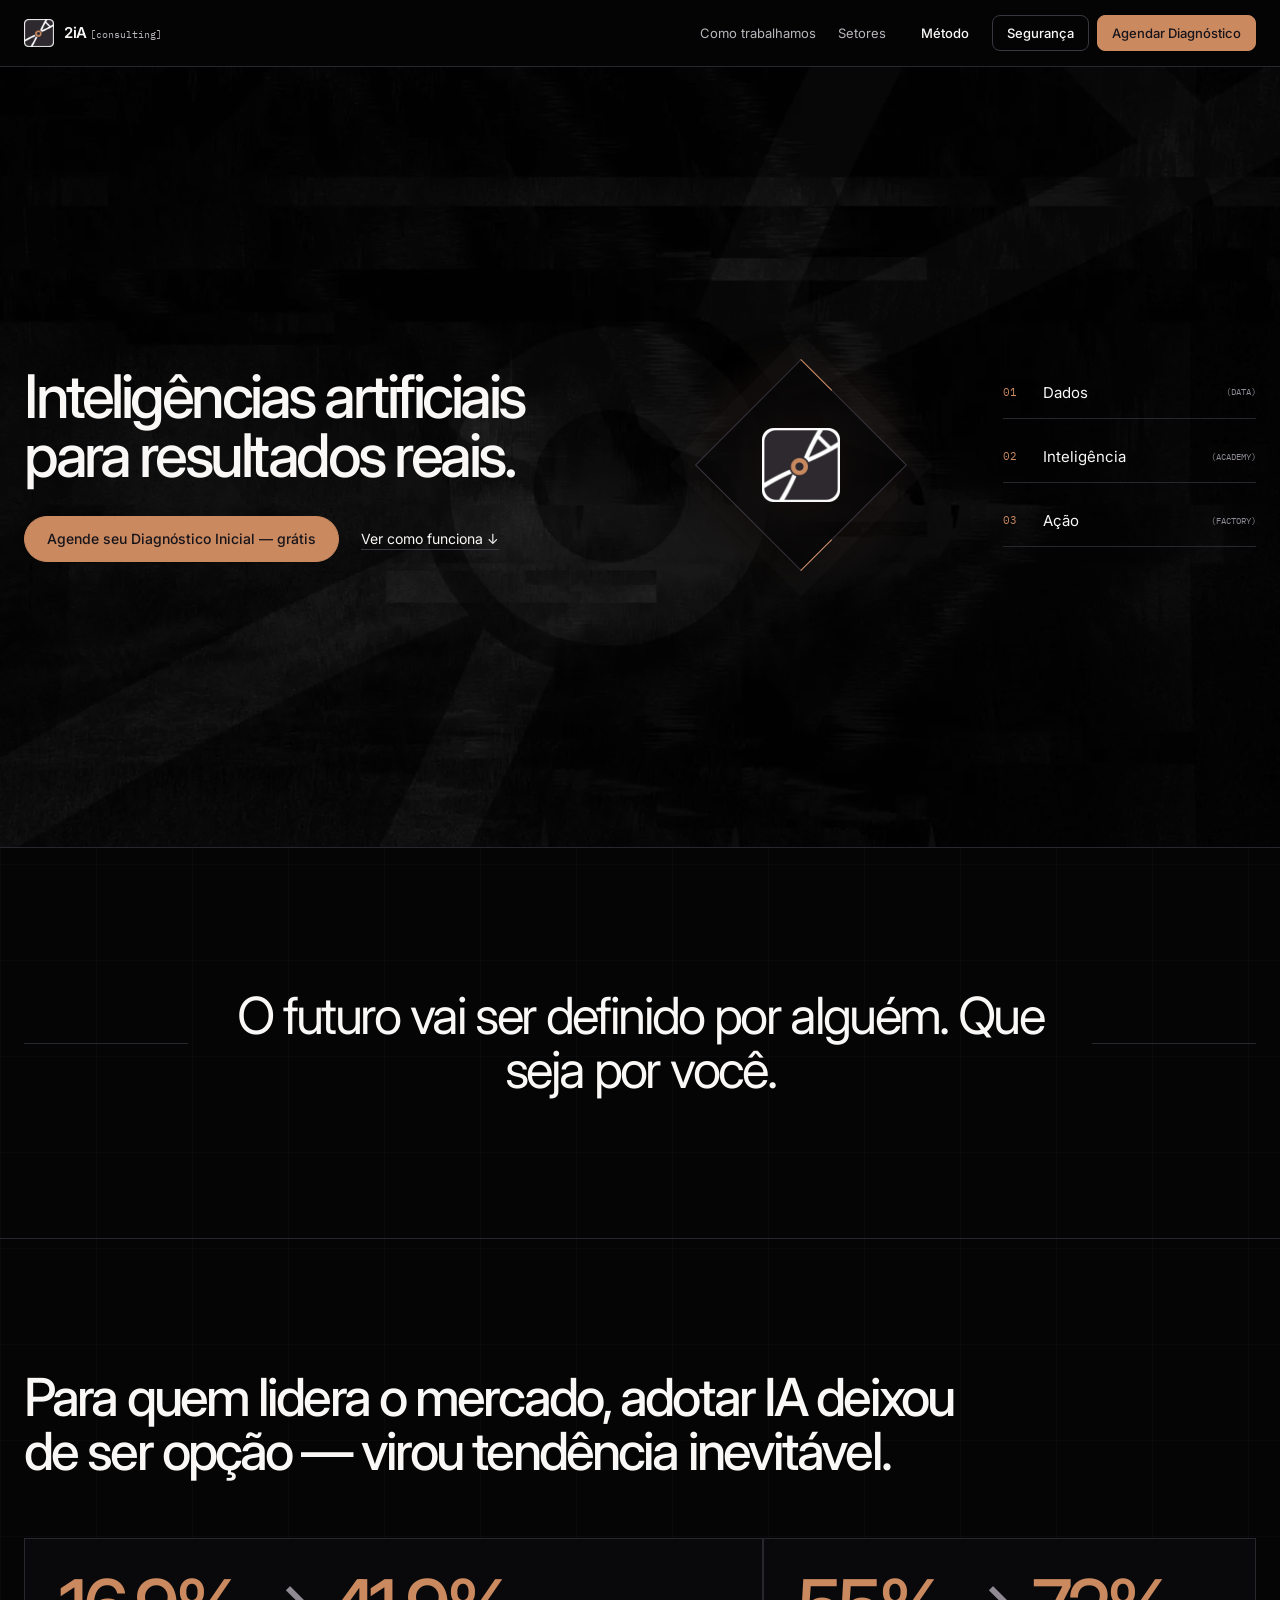
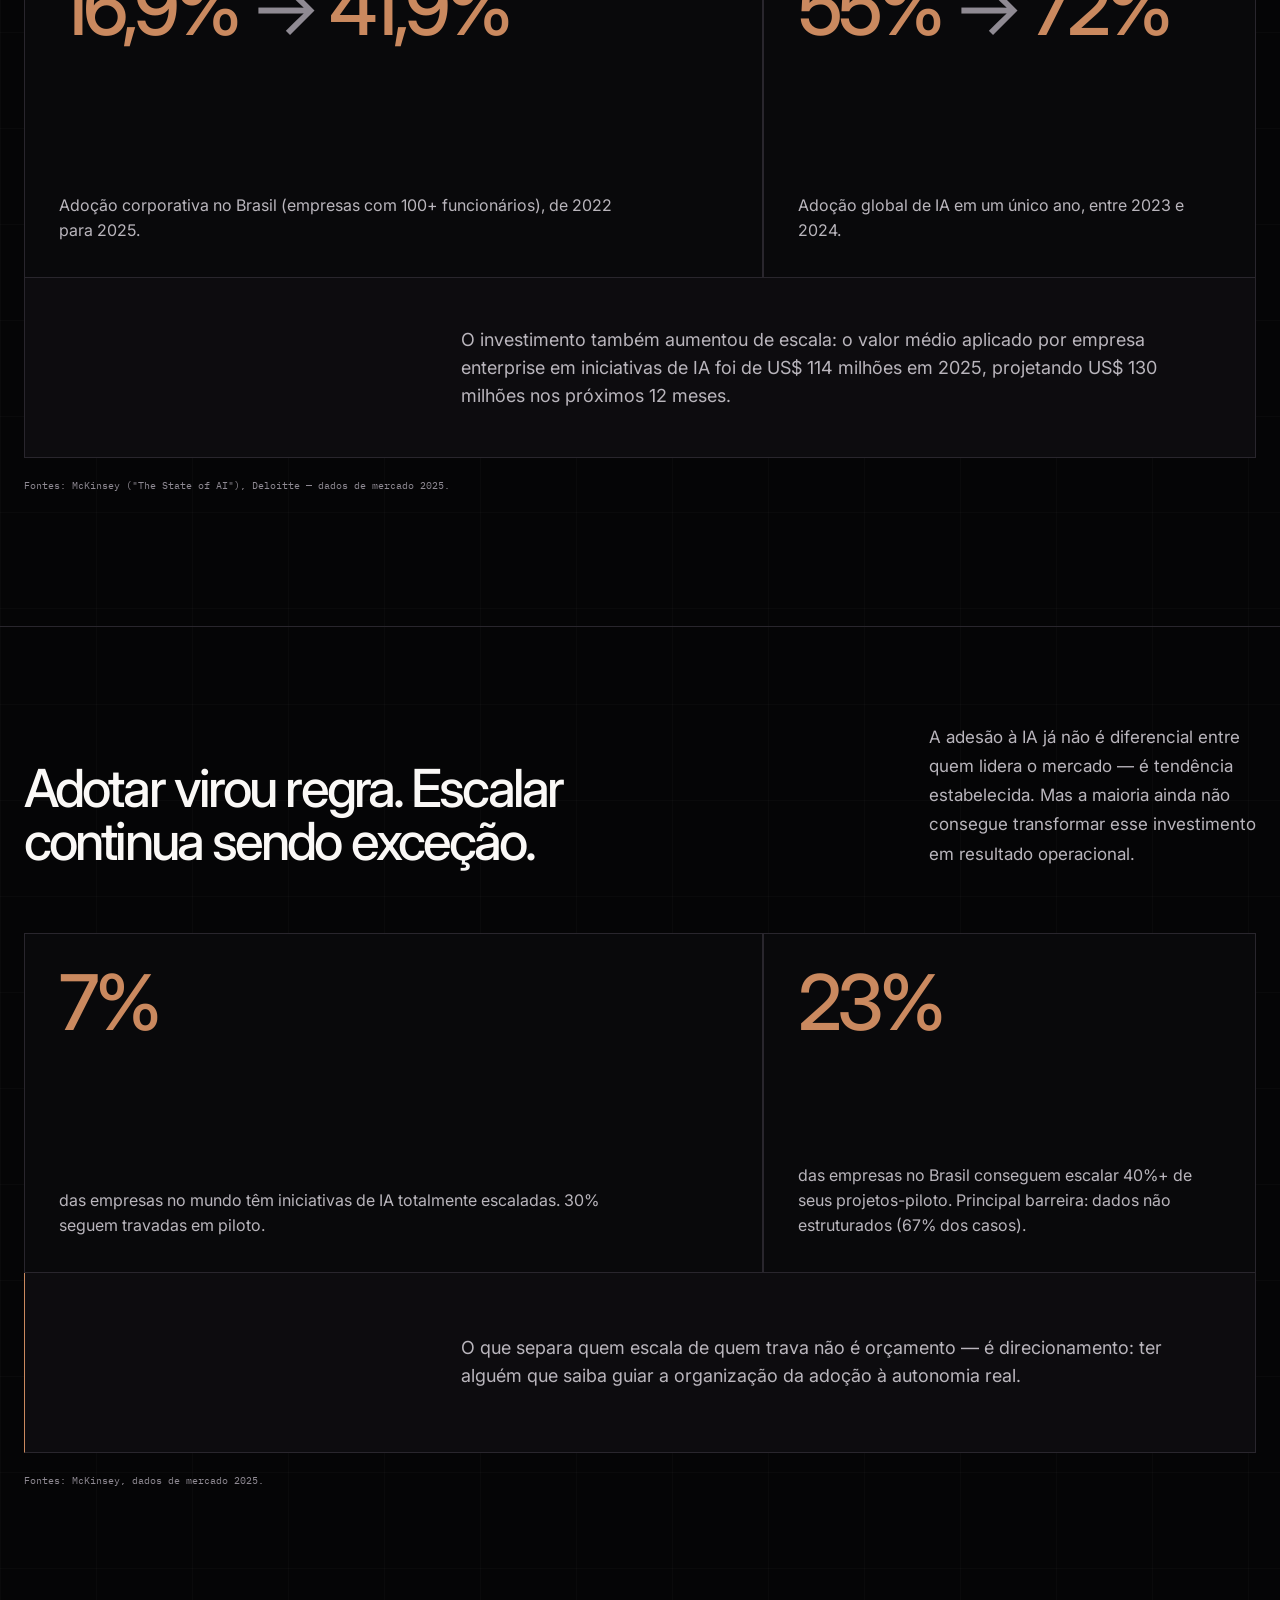
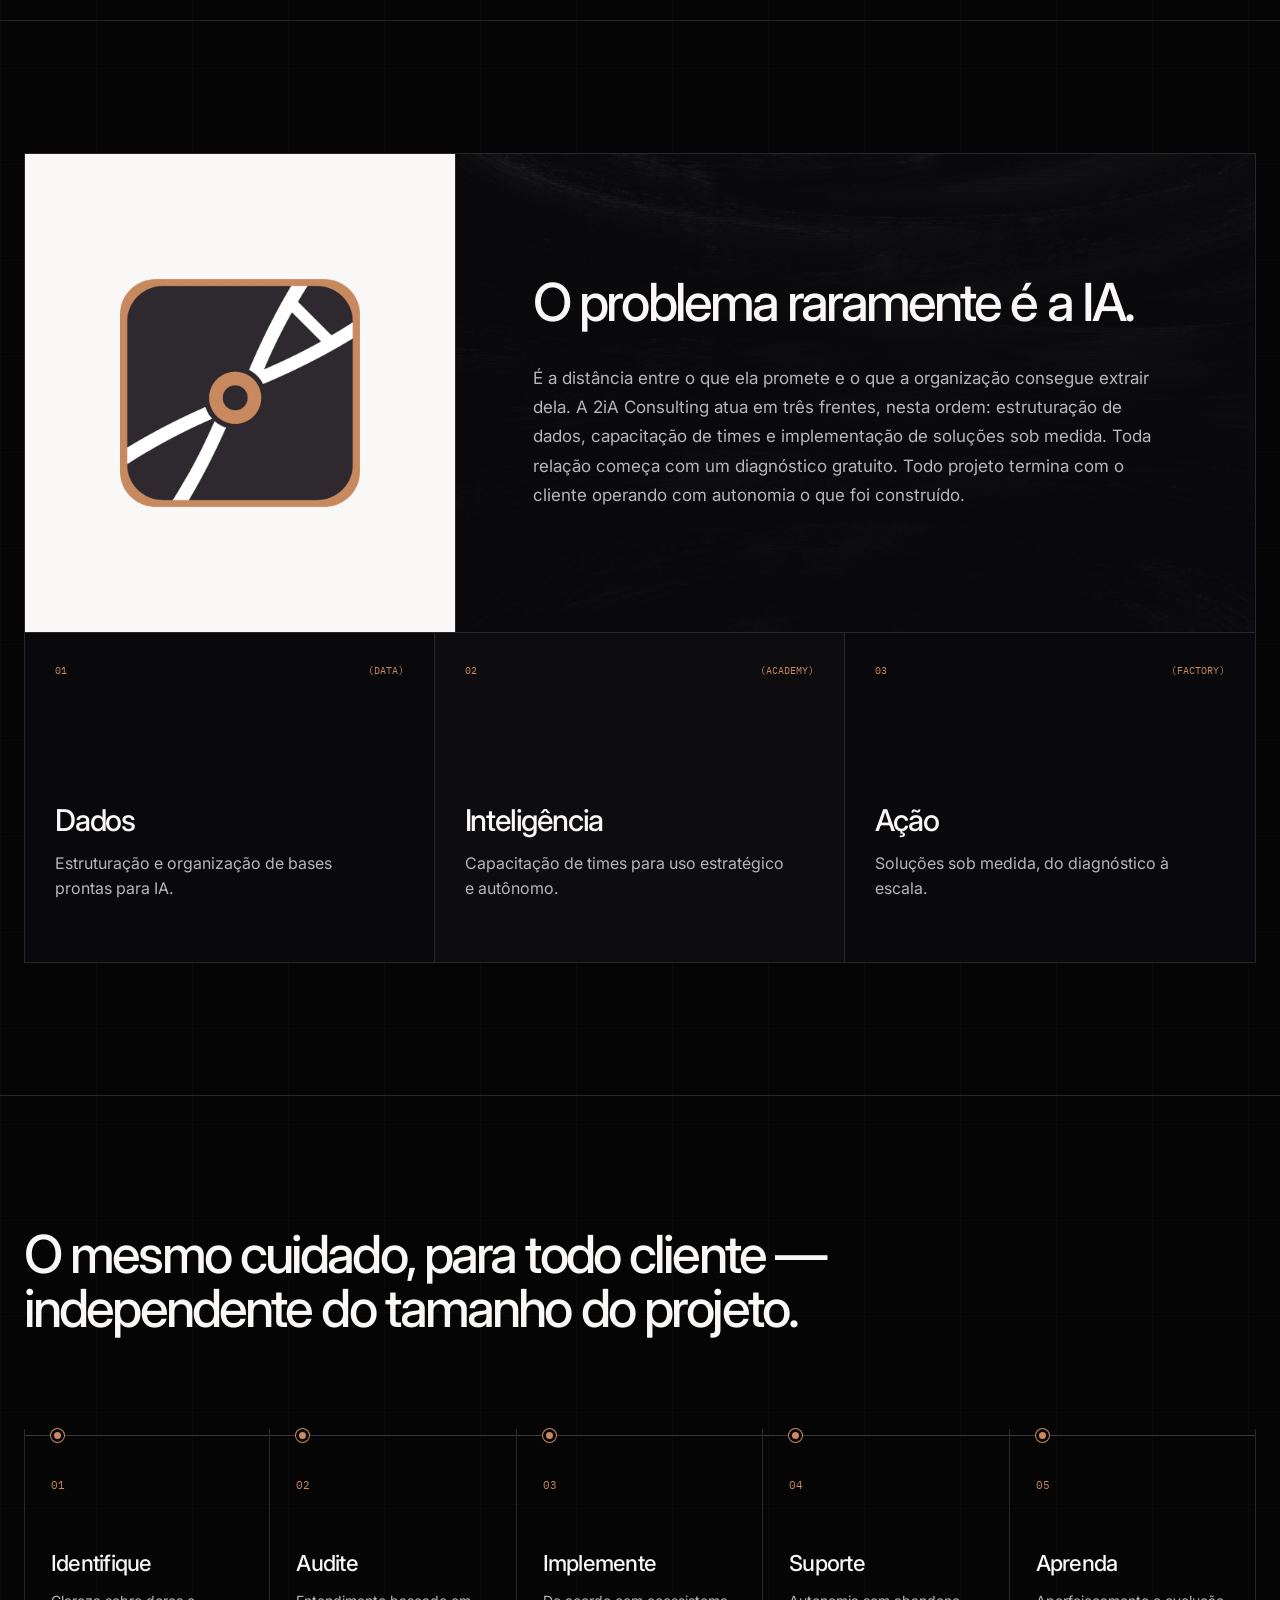
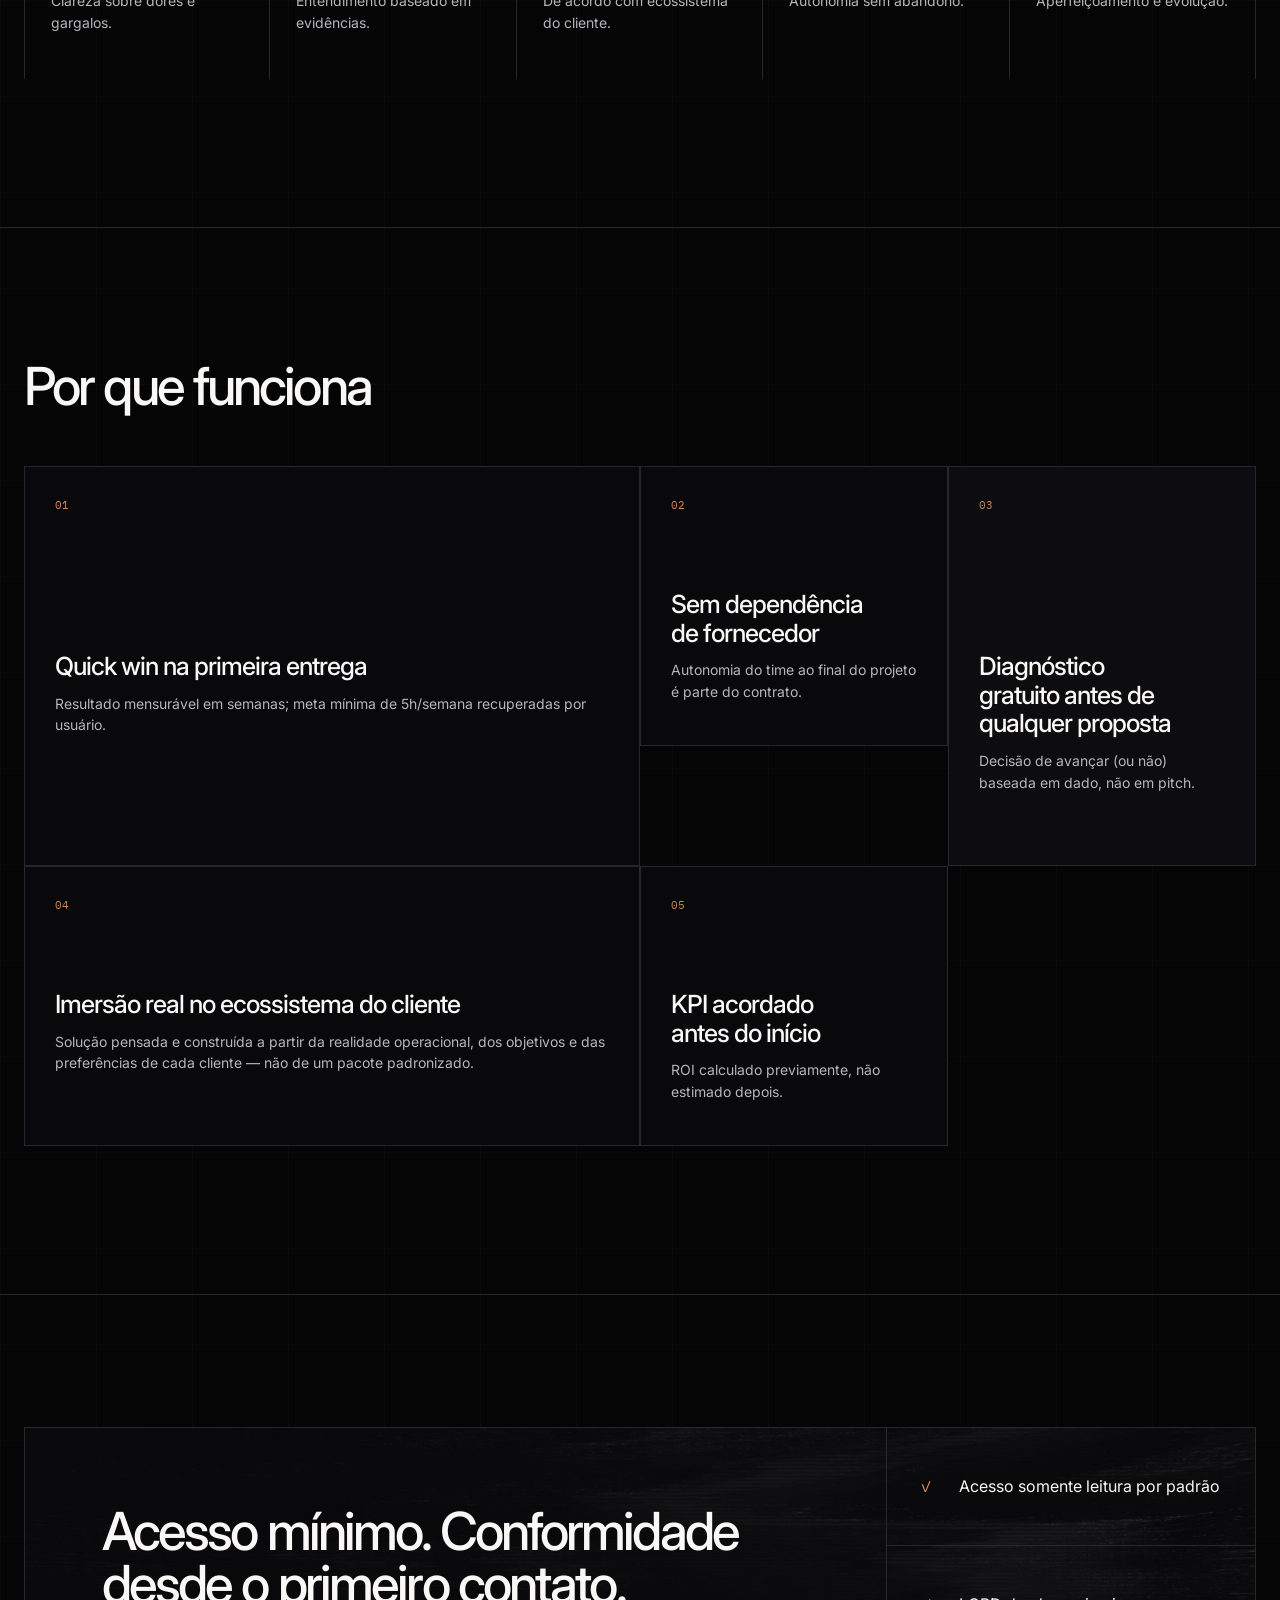
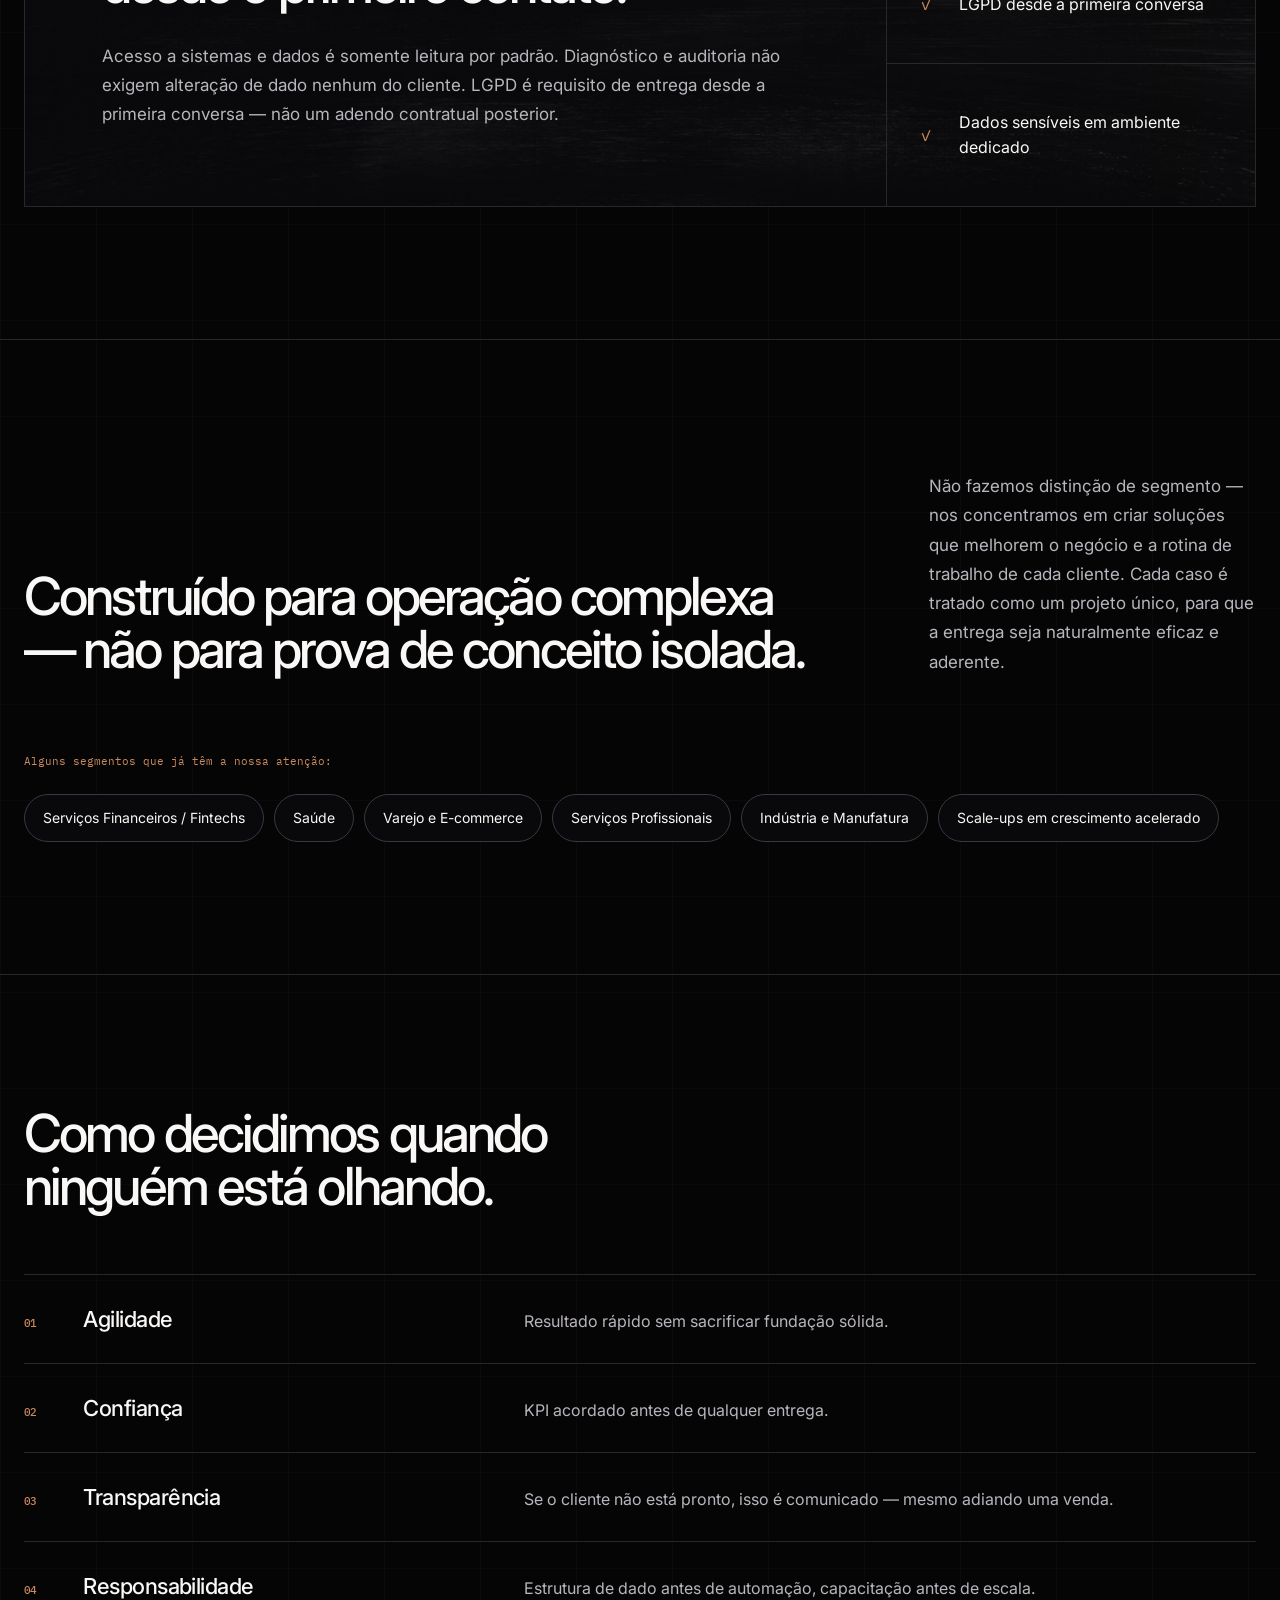
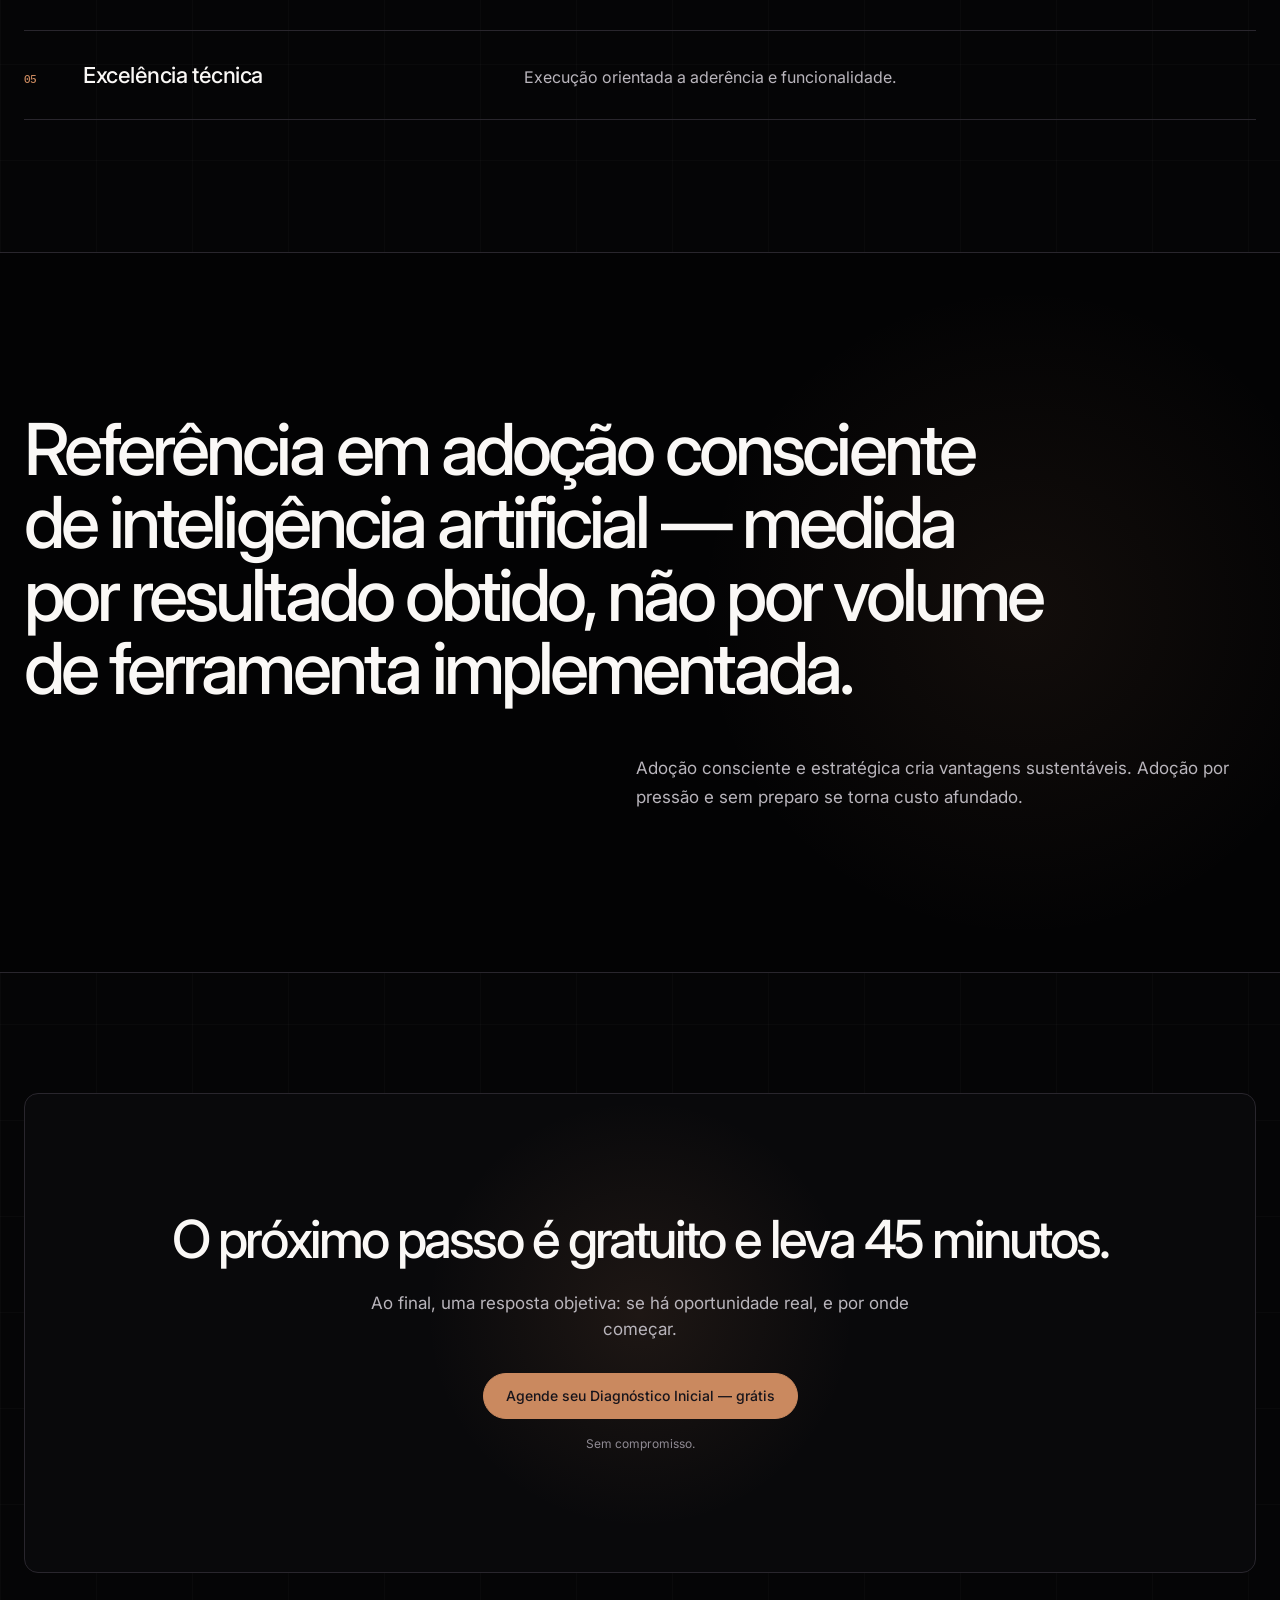
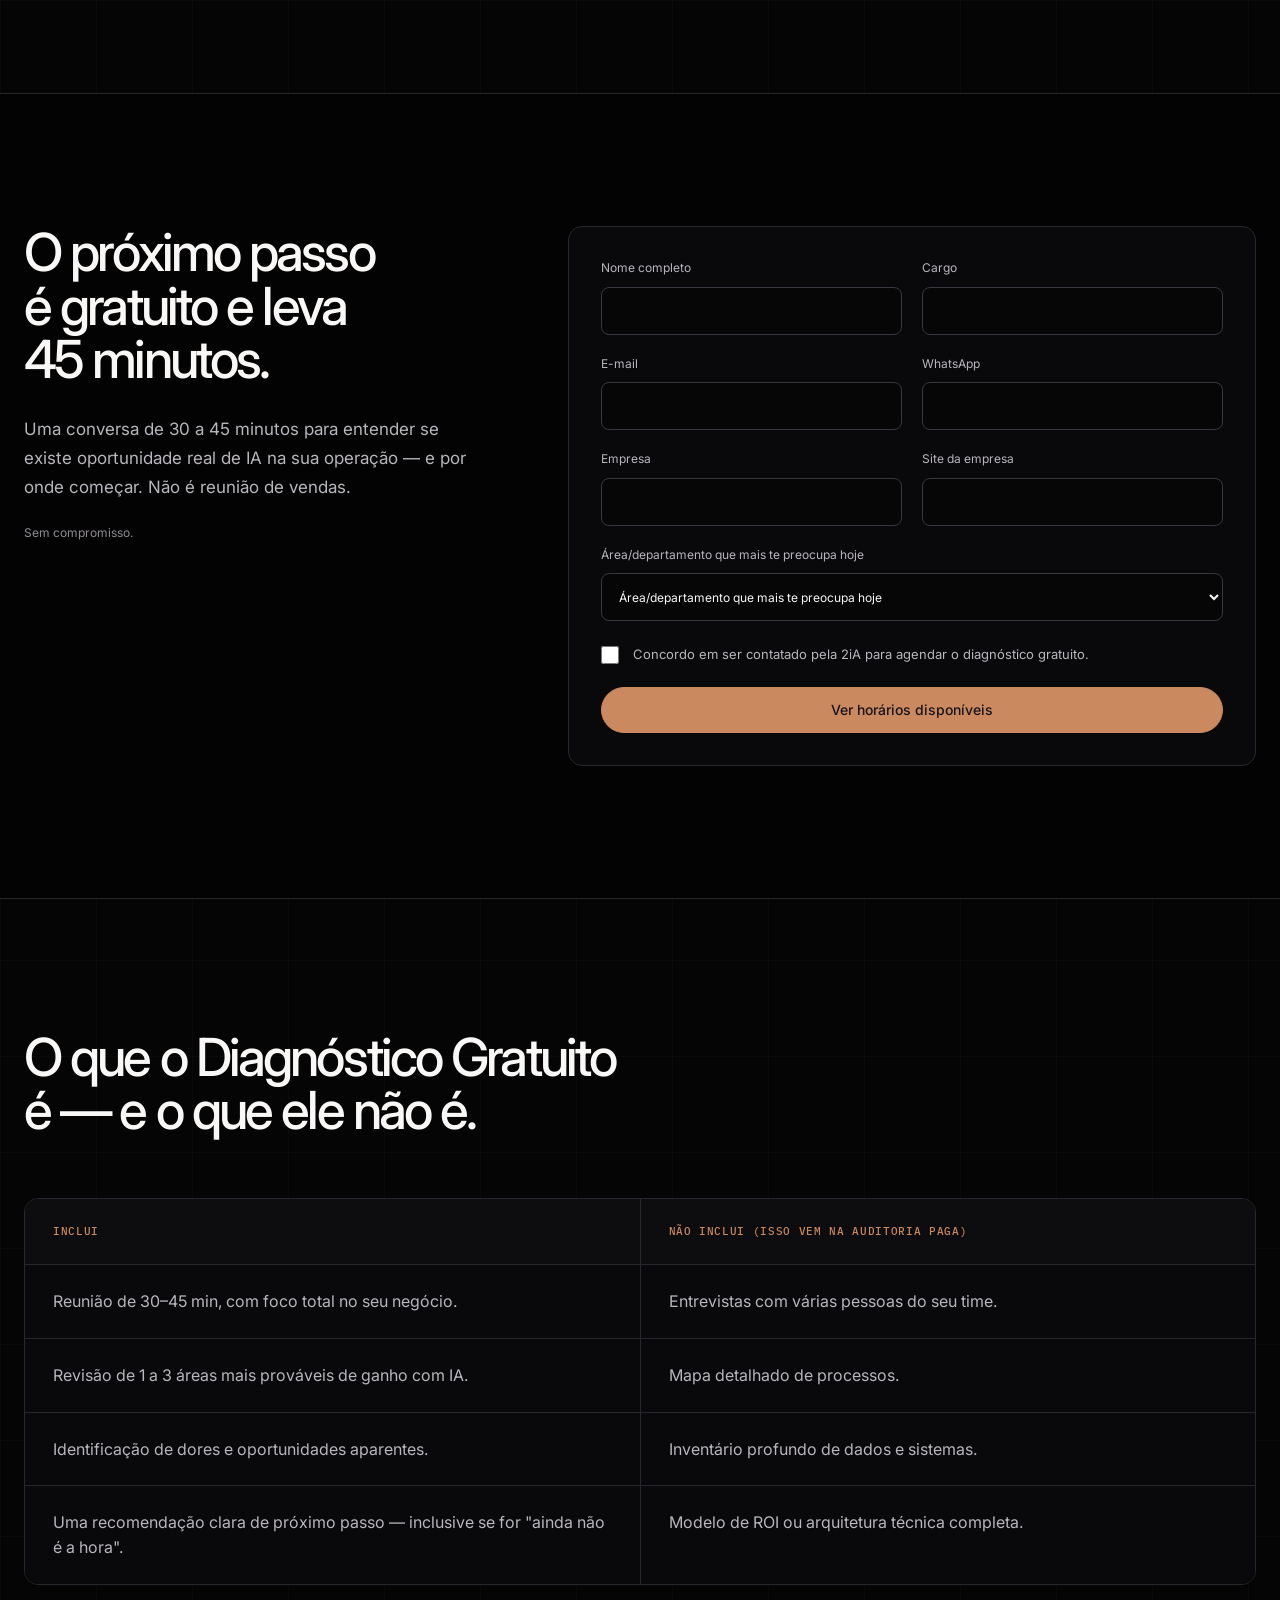
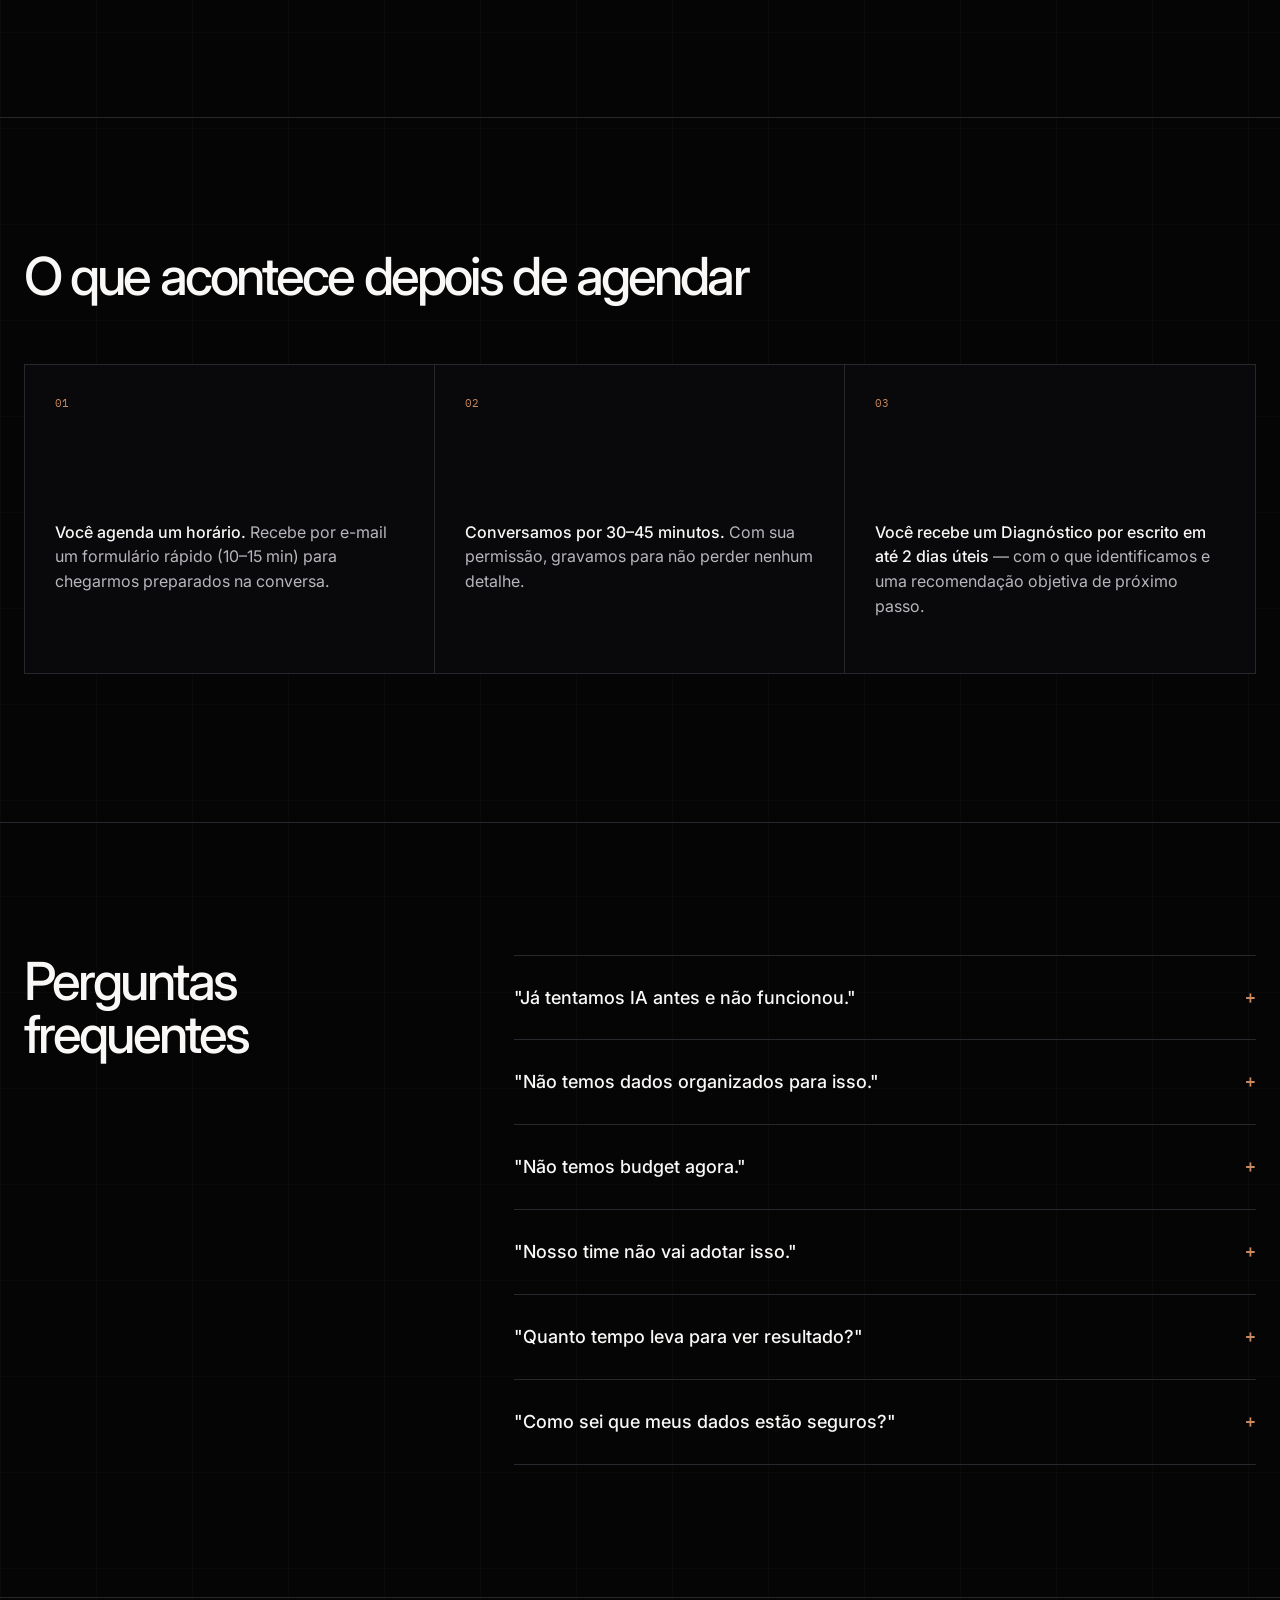
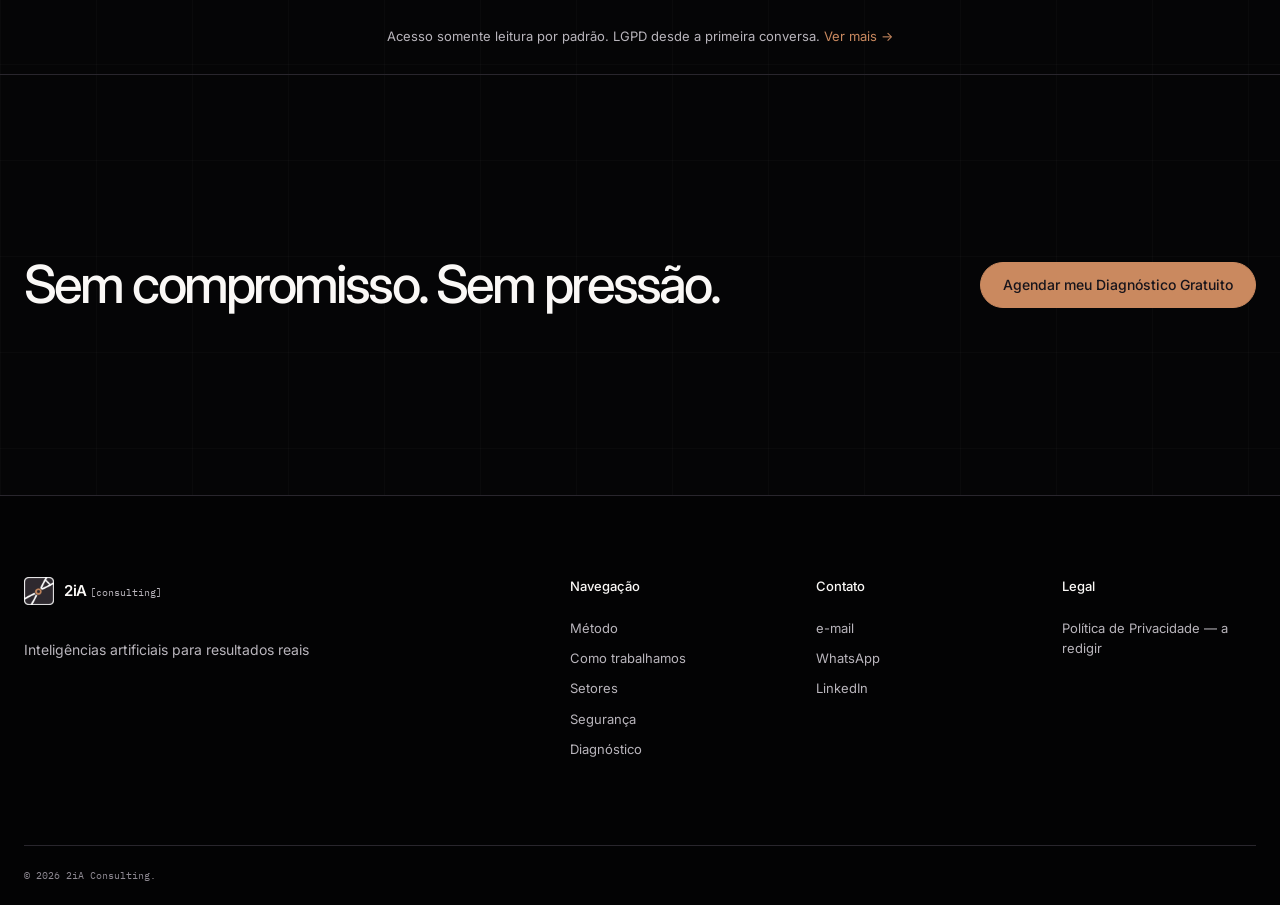
==== commit 6c5e4167: "Ajustes de texto na v6: remove subtitulo do hero, legendas de secao e ultima FAQ, corrige copy" ====
--- a/v6/index.html
+++ b/v6/index.html
@@ -58,10 +58,6 @@
             <h1 id="hero-title">
               Inteligências artificiais para resultados reais.
             </h1>
-            <p class="hero-support">
-              Consultoria de IA para operação complexa — não para prova de
-              conceito isolada.
-            </p>
             <div class="hero-actions">
               <a class="button button--primary" href="#diagnostico">
                 Agende seu Diagnóstico Inicial — grátis
@@ -112,12 +108,6 @@
 
       <section class="section" id="contexto" aria-labelledby="contexto-title">
         <div class="shell">
-          <div class="section-label">
-            <span class="section-index">[03]</span>
-            <span>Contexto</span>
-            <span class="section-rule" aria-hidden="true"></span>
-          </div>
-
           <h2 id="contexto-title">
             Para quem lidera o mercado, adotar IA deixou de ser opção — virou
             tendência inevitável.
@@ -157,12 +147,6 @@
         aria-labelledby="paradoxo-title"
       >
         <div class="shell">
-          <div class="section-label">
-            <span class="section-index">[04]</span>
-            <span>O paradoxo do mercado</span>
-            <span class="section-rule" aria-hidden="true"></span>
-          </div>
-
           <div class="heading-split">
             <h2 id="paradoxo-title">
               Adotar virou regra. Escalar continua sendo exceção.
@@ -204,12 +188,6 @@
 
       <section class="section" id="metodo" aria-labelledby="metodo-title">
         <div class="shell">
-          <div class="section-label">
-            <span class="section-index">[05]</span>
-            <span>Quem Somos</span>
-            <span class="section-rule" aria-hidden="true"></span>
-          </div>
-
           <div class="method-intro">
             <article class="brand-plate">
               <img
@@ -267,11 +245,6 @@
         aria-labelledby="como-title"
       >
         <div class="shell">
-          <div class="section-label">
-            <span class="section-index">[07]</span>
-            <span>Como trabalhamos</span>
-            <span class="section-rule" aria-hidden="true"></span>
-          </div>
           <h2 id="como-title">
             O mesmo cuidado, para todo cliente — independente do tamanho do
             projeto.
@@ -318,11 +291,6 @@
         aria-labelledby="funciona-title"
       >
         <div class="shell">
-          <div class="section-label">
-            <span class="section-index">[08]</span>
-            <span>Por que funciona</span>
-            <span class="section-rule" aria-hidden="true"></span>
-          </div>
           <h2 class="section-name" id="funciona-title">Por que funciona</h2>
 
           <ol class="bento-grid">
@@ -364,12 +332,6 @@
 
       <section class="section" id="seguranca" aria-labelledby="seguranca-title">
         <div class="shell">
-          <div class="section-label">
-            <span class="section-index">[09]</span>
-            <span>Segurança e Governança</span>
-            <span class="section-rule" aria-hidden="true"></span>
-          </div>
-
           <div class="security-panel">
             <div>
               <h2 id="seguranca-title">
@@ -393,12 +355,6 @@
 
       <section class="section" id="setores" aria-labelledby="setores-title">
         <div class="shell">
-          <div class="section-label">
-            <span class="section-index">[11]</span>
-            <span>Setores e contextos de atuação</span>
-            <span class="section-rule" aria-hidden="true"></span>
-          </div>
-
           <div class="heading-split">
             <h2 id="setores-title">
               Construído para operação complexa — não para prova de conceito
@@ -412,7 +368,9 @@
             </p>
           </div>
 
-          <p class="list-callout">Alguns dos contextos onde já atuamos:</p>
+          <p class="list-callout">
+            Alguns segmentos que já têm a nossa atenção:
+          </p>
           <ul class="pill-list">
             <li>Serviços Financeiros / Fintechs</li>
             <li>Saúde</li>
@@ -430,11 +388,6 @@
         aria-labelledby="principios-title"
       >
         <div class="shell">
-          <div class="section-label">
-            <span class="section-index">[12]</span>
-            <span>Princípios</span>
-            <span class="section-rule" aria-hidden="true"></span>
-          </div>
           <h2 id="principios-title">
             Como decidimos quando ninguém está olhando.
           </h2>
@@ -477,8 +430,8 @@
             por resultado obtido, não por volume de ferramenta implementada.
           </h2>
           <p>
-            Adoção consciente e estratégia cria vantagens sustentáveis. Adoção
-            por pressão e sem preparo é apenas despesa afundada.
+            Adoção consciente e estratégica cria vantagens sustentáveis. Adoção
+            por pressão e sem preparo se torna custo afundado.
           </p>
         </div>
       </section>
@@ -507,11 +460,6 @@
         aria-label="Diagnóstico gratuito"
       >
         <div class="shell">
-          <div class="section-label">
-            <span>Diagnóstico</span>
-            <span class="section-rule" aria-hidden="true"></span>
-          </div>
-
           <div class="diagnostic-hero">
             <div class="diagnostic-copy">
               <h2 id="diagnostico-title">
@@ -728,15 +676,6 @@
                 primeira conversa — não um adendo contratual depois.
               </p>
             </details>
-            <details>
-              <summary>"Vocês têm cases para eu ver antes?"</summary>
-              <p>
-                Como a 2iA está construindo seu portfólio agora, a resposta
-                honesta é: o diagnóstico gratuito é a prova. Sem risco, sem
-                custo, você vê nosso método em ação antes de decidir qualquer
-                coisa.
-              </p>
-            </details>
           </div>
         </div>
       </section>
@@ -772,7 +711,7 @@
             />
             <span class="brand-name">2iA <small>[consulting]</small></span>
           </a>
-          <p>Pra usar e vender</p>
+          <p>Inteligências artificiais para resultados reais</p>
         </div>
 
         <div>
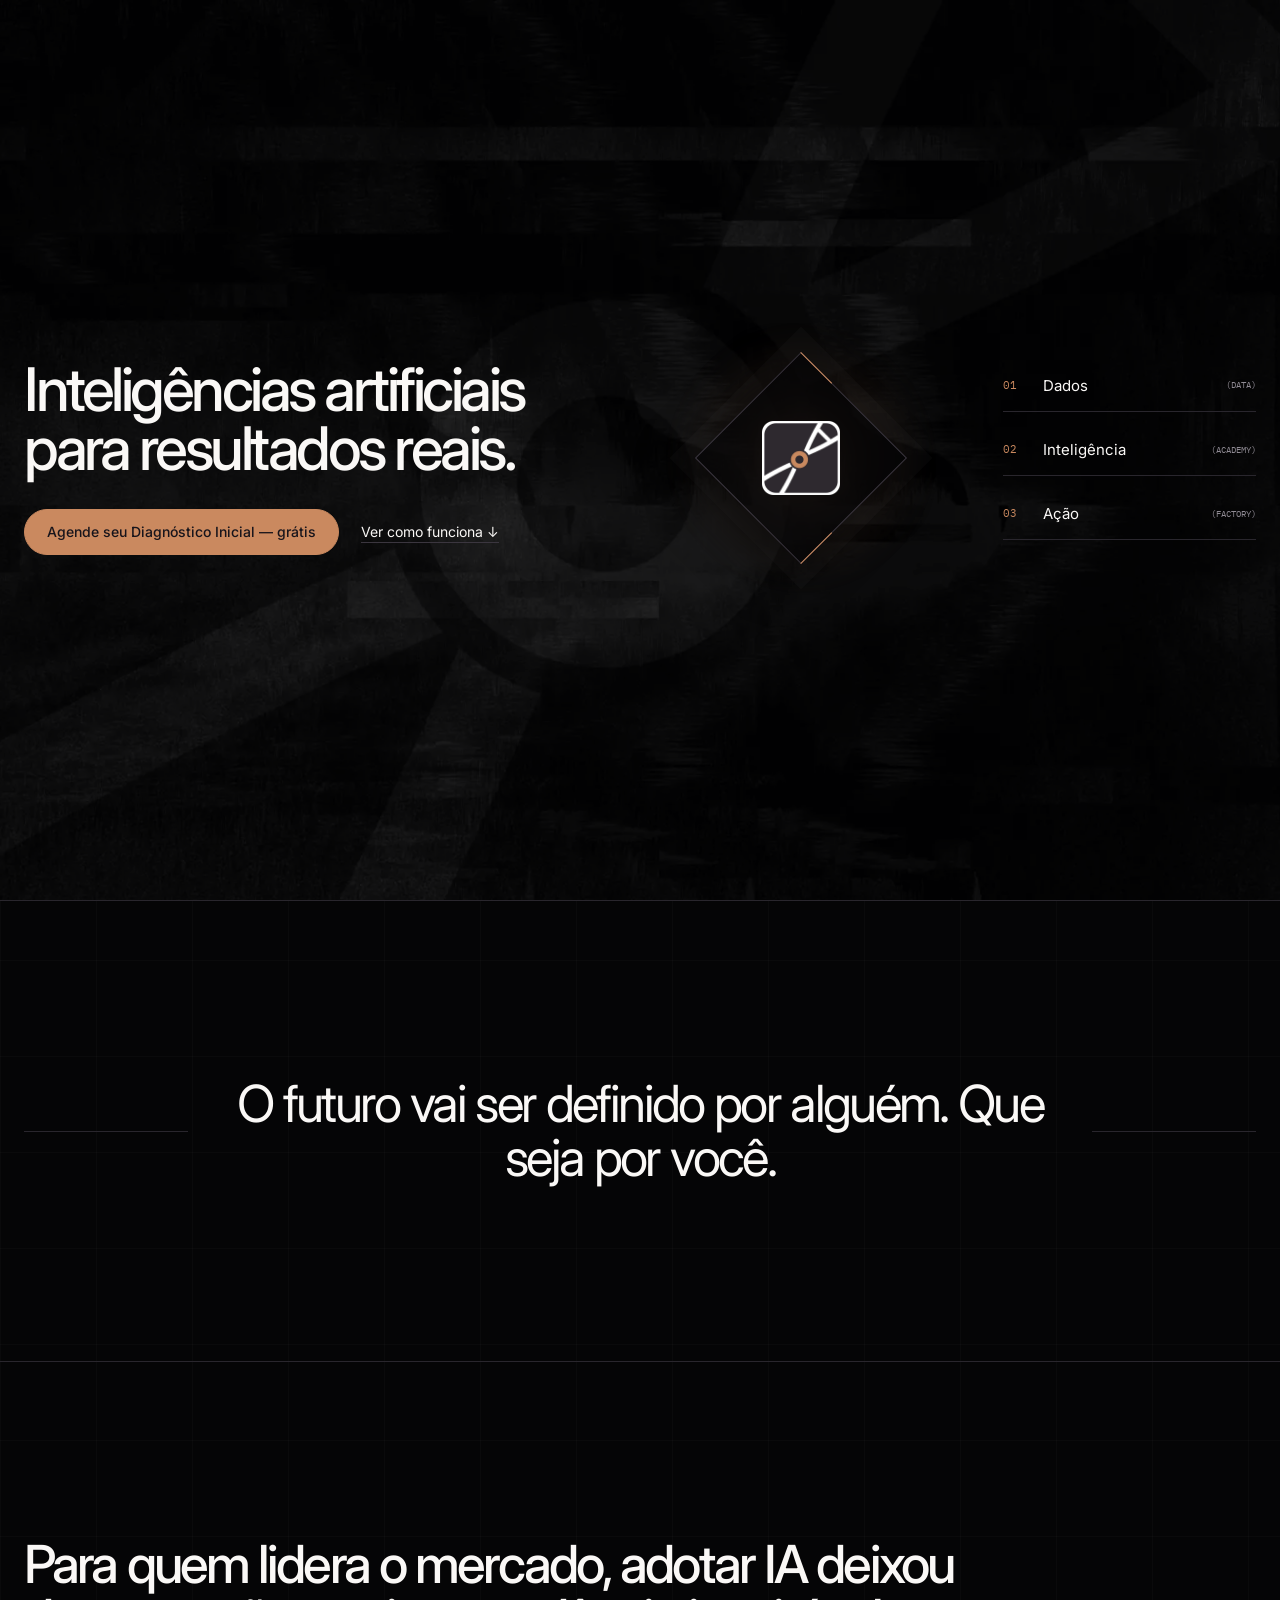
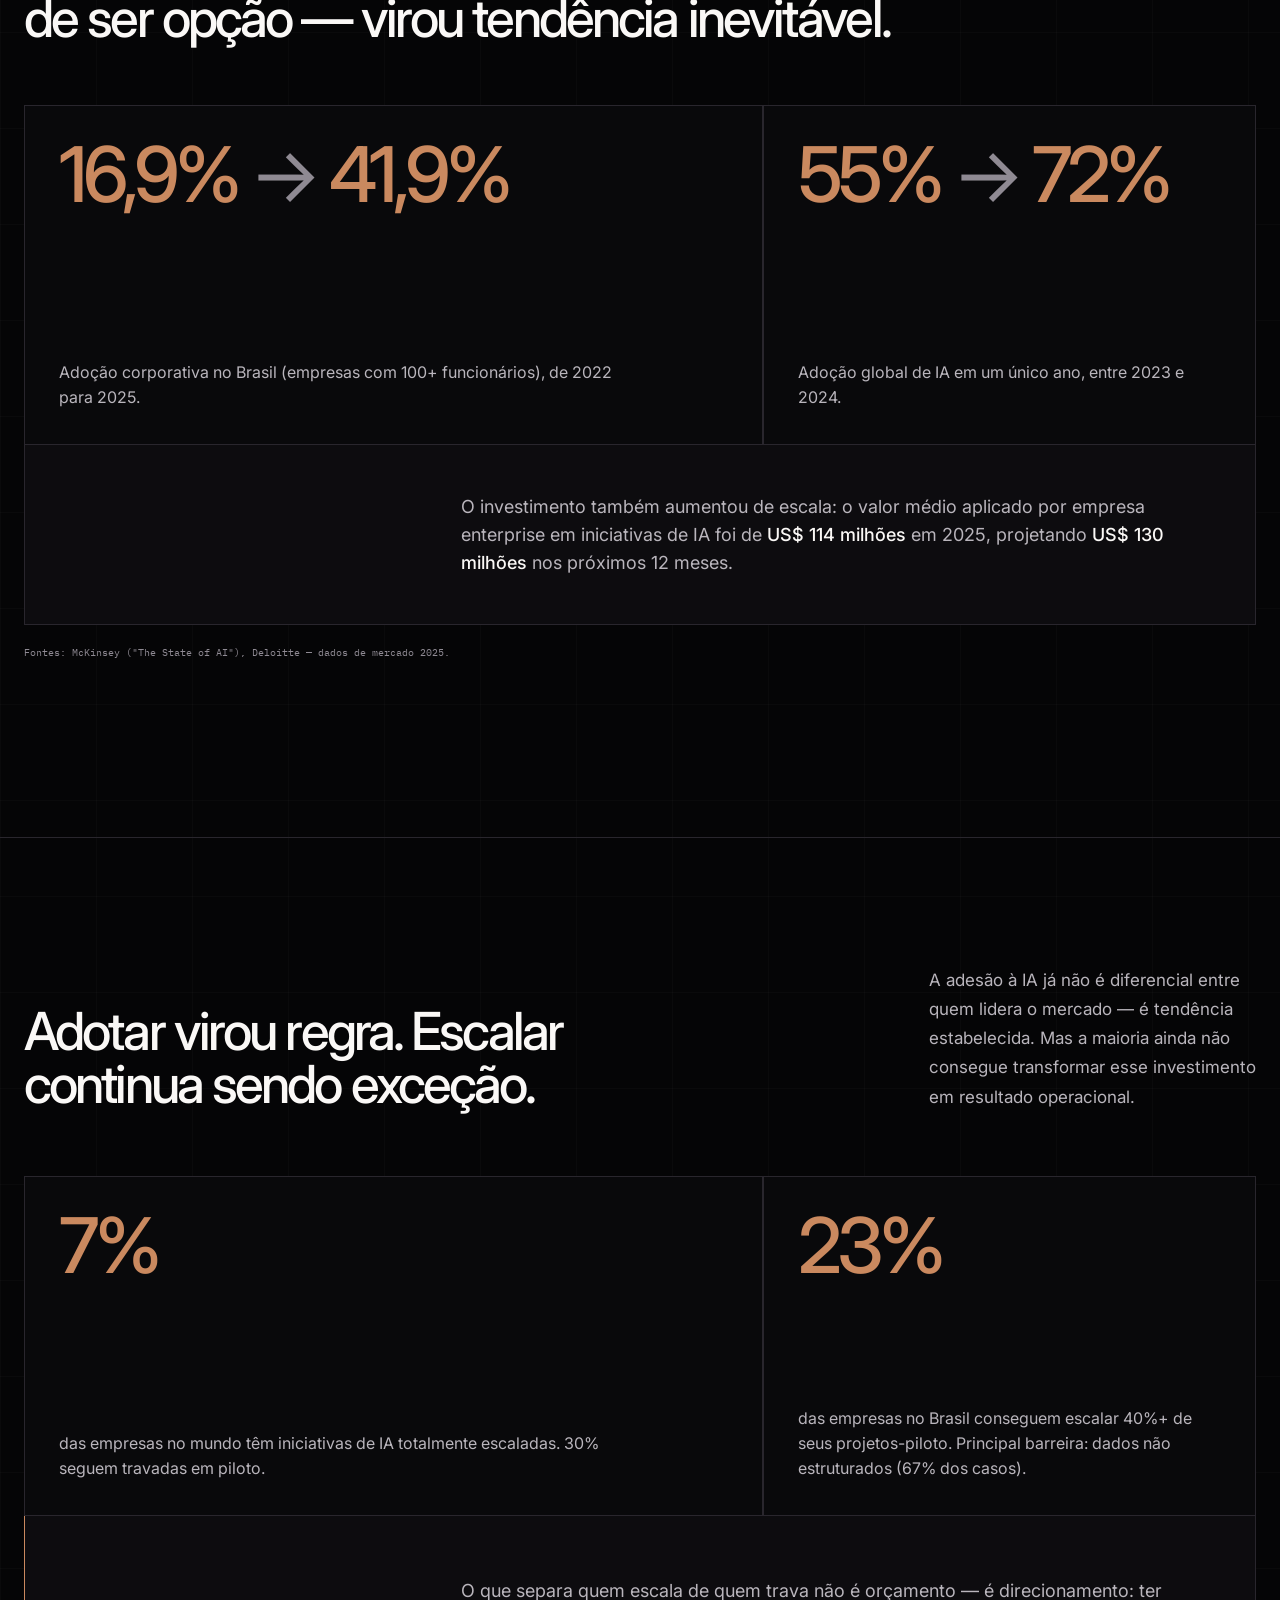
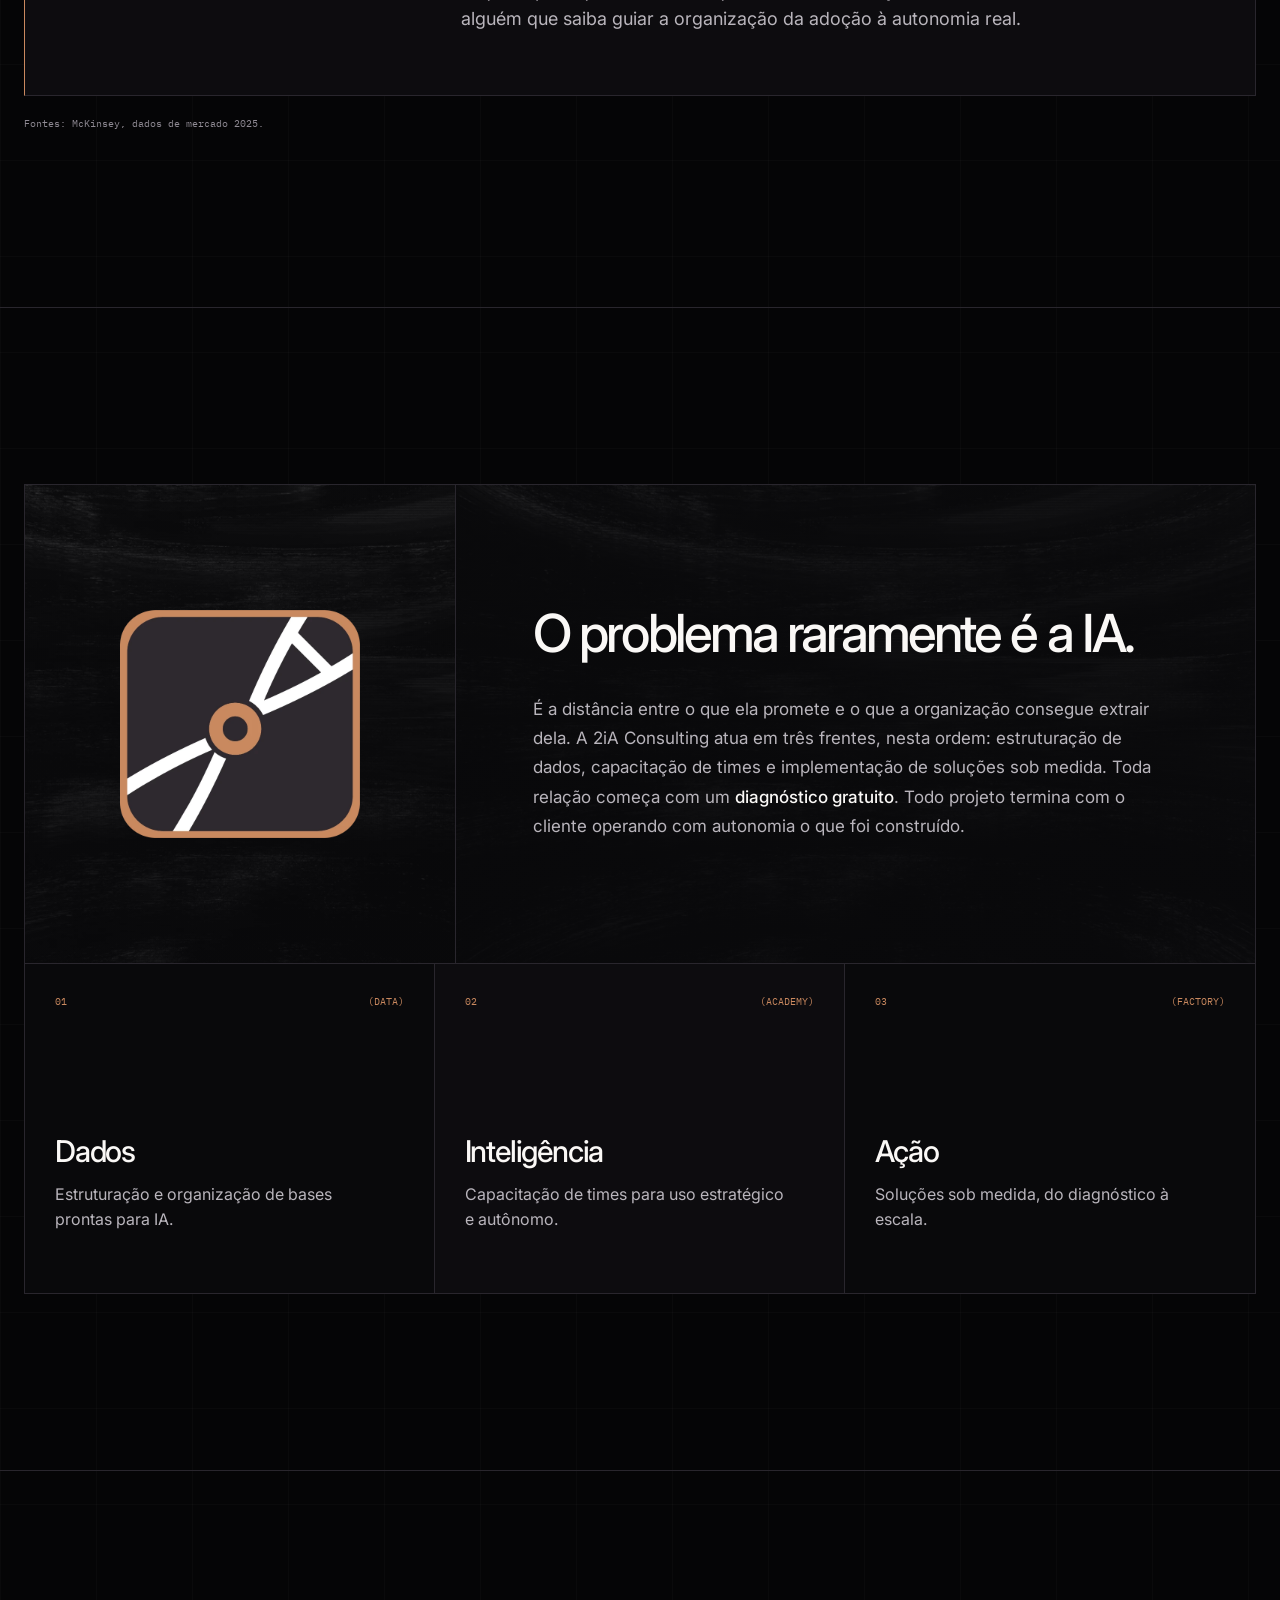
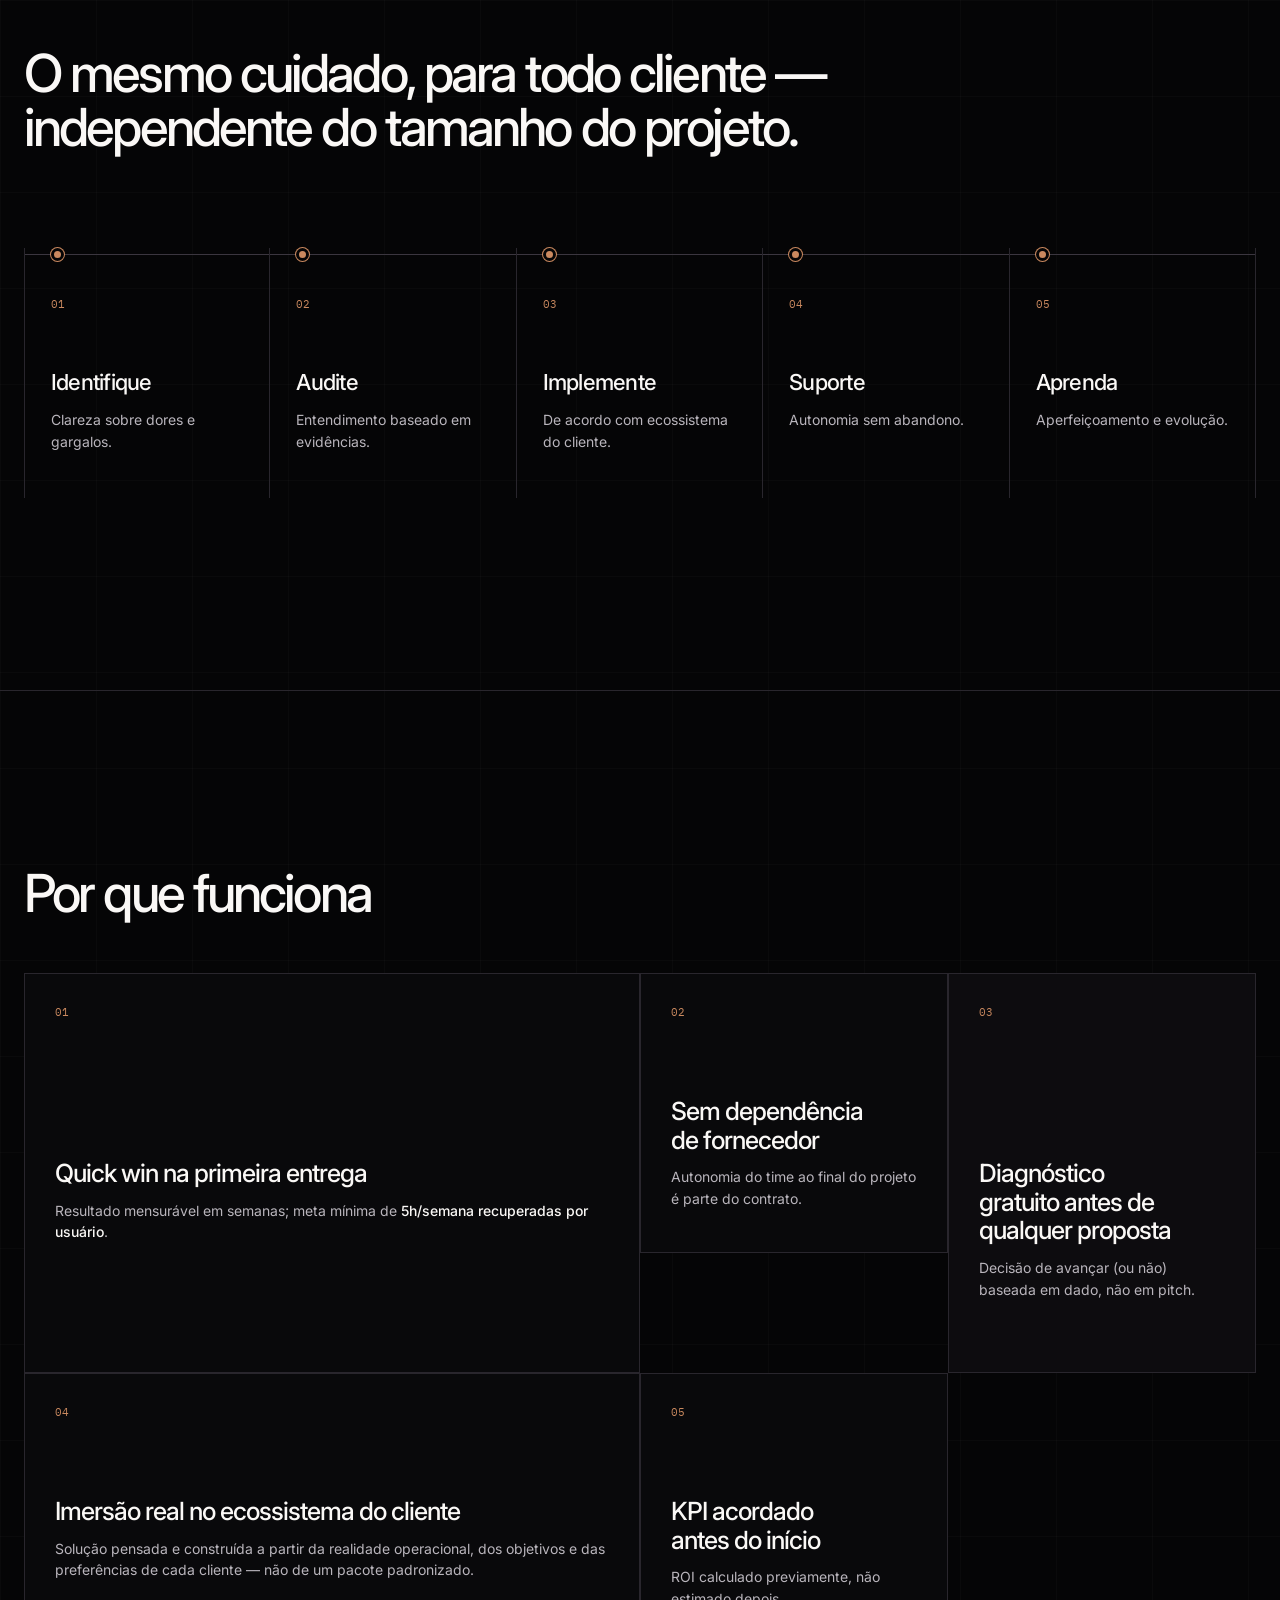
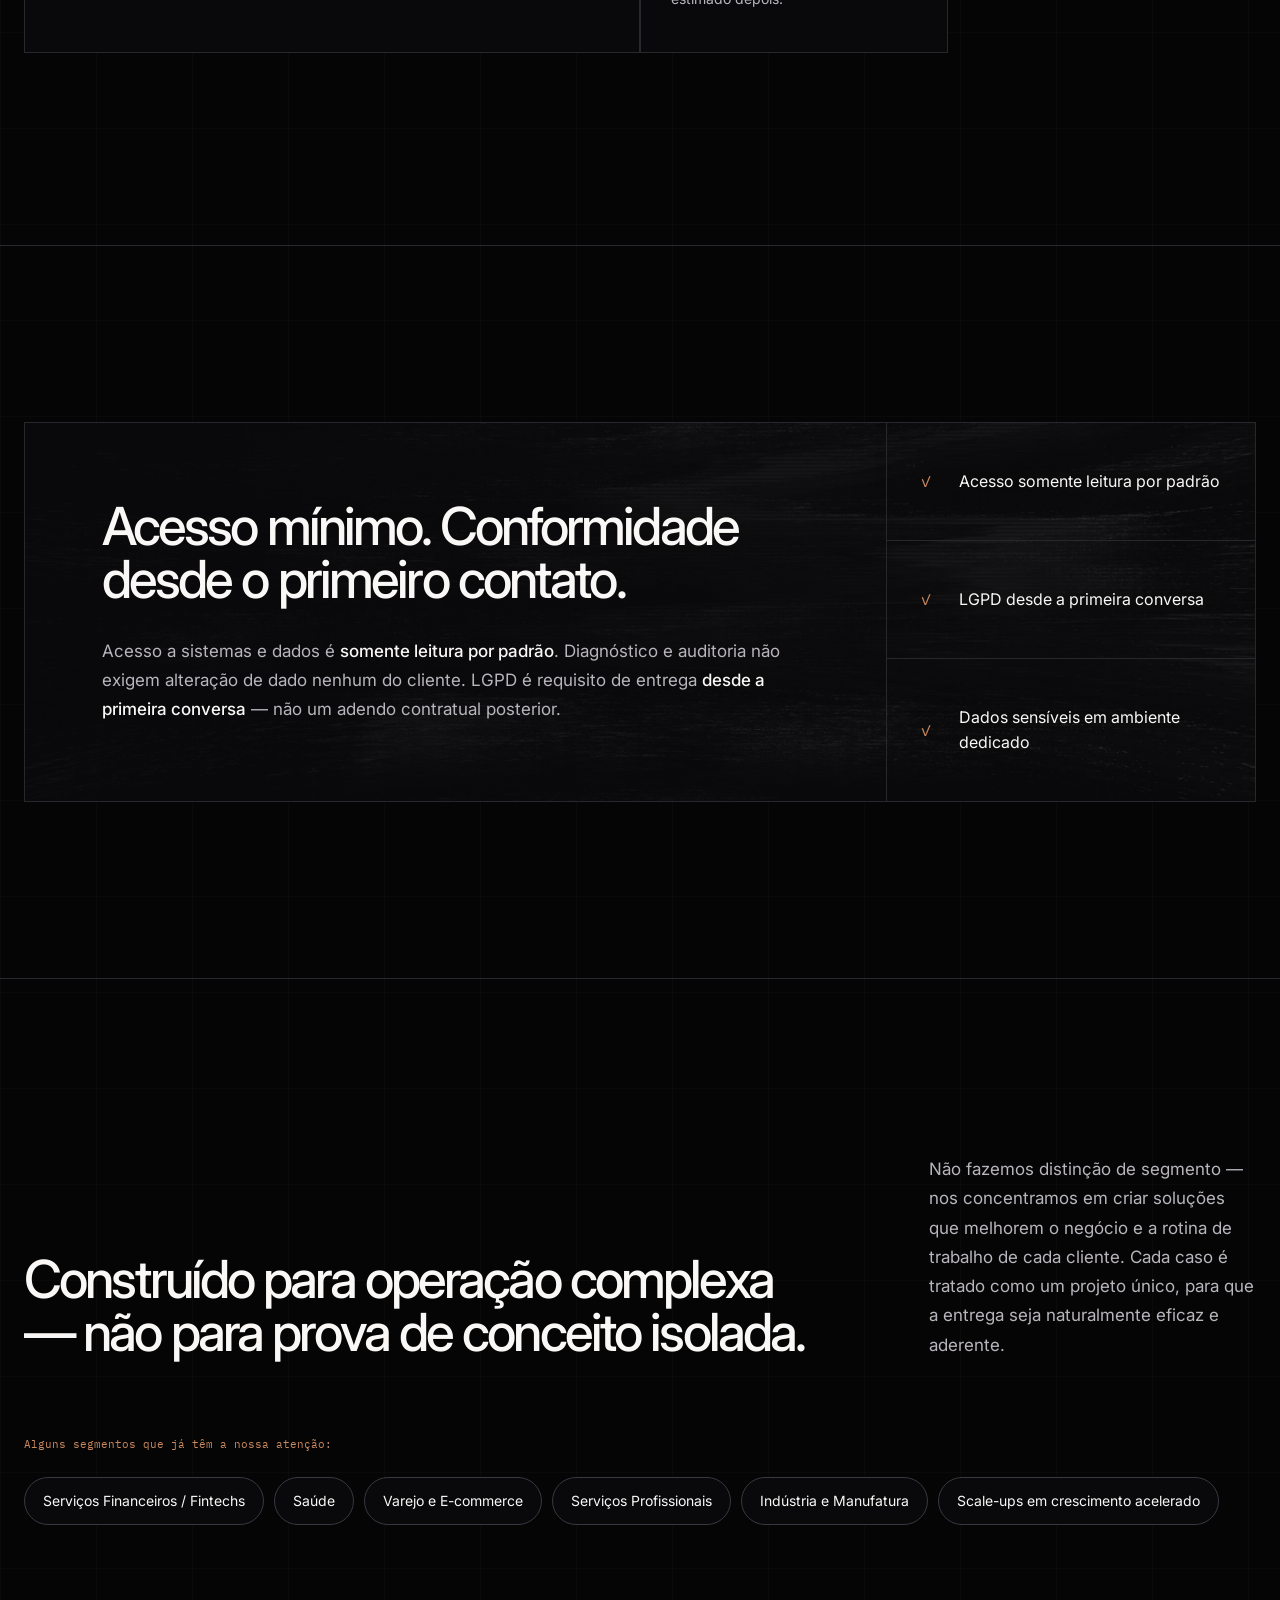
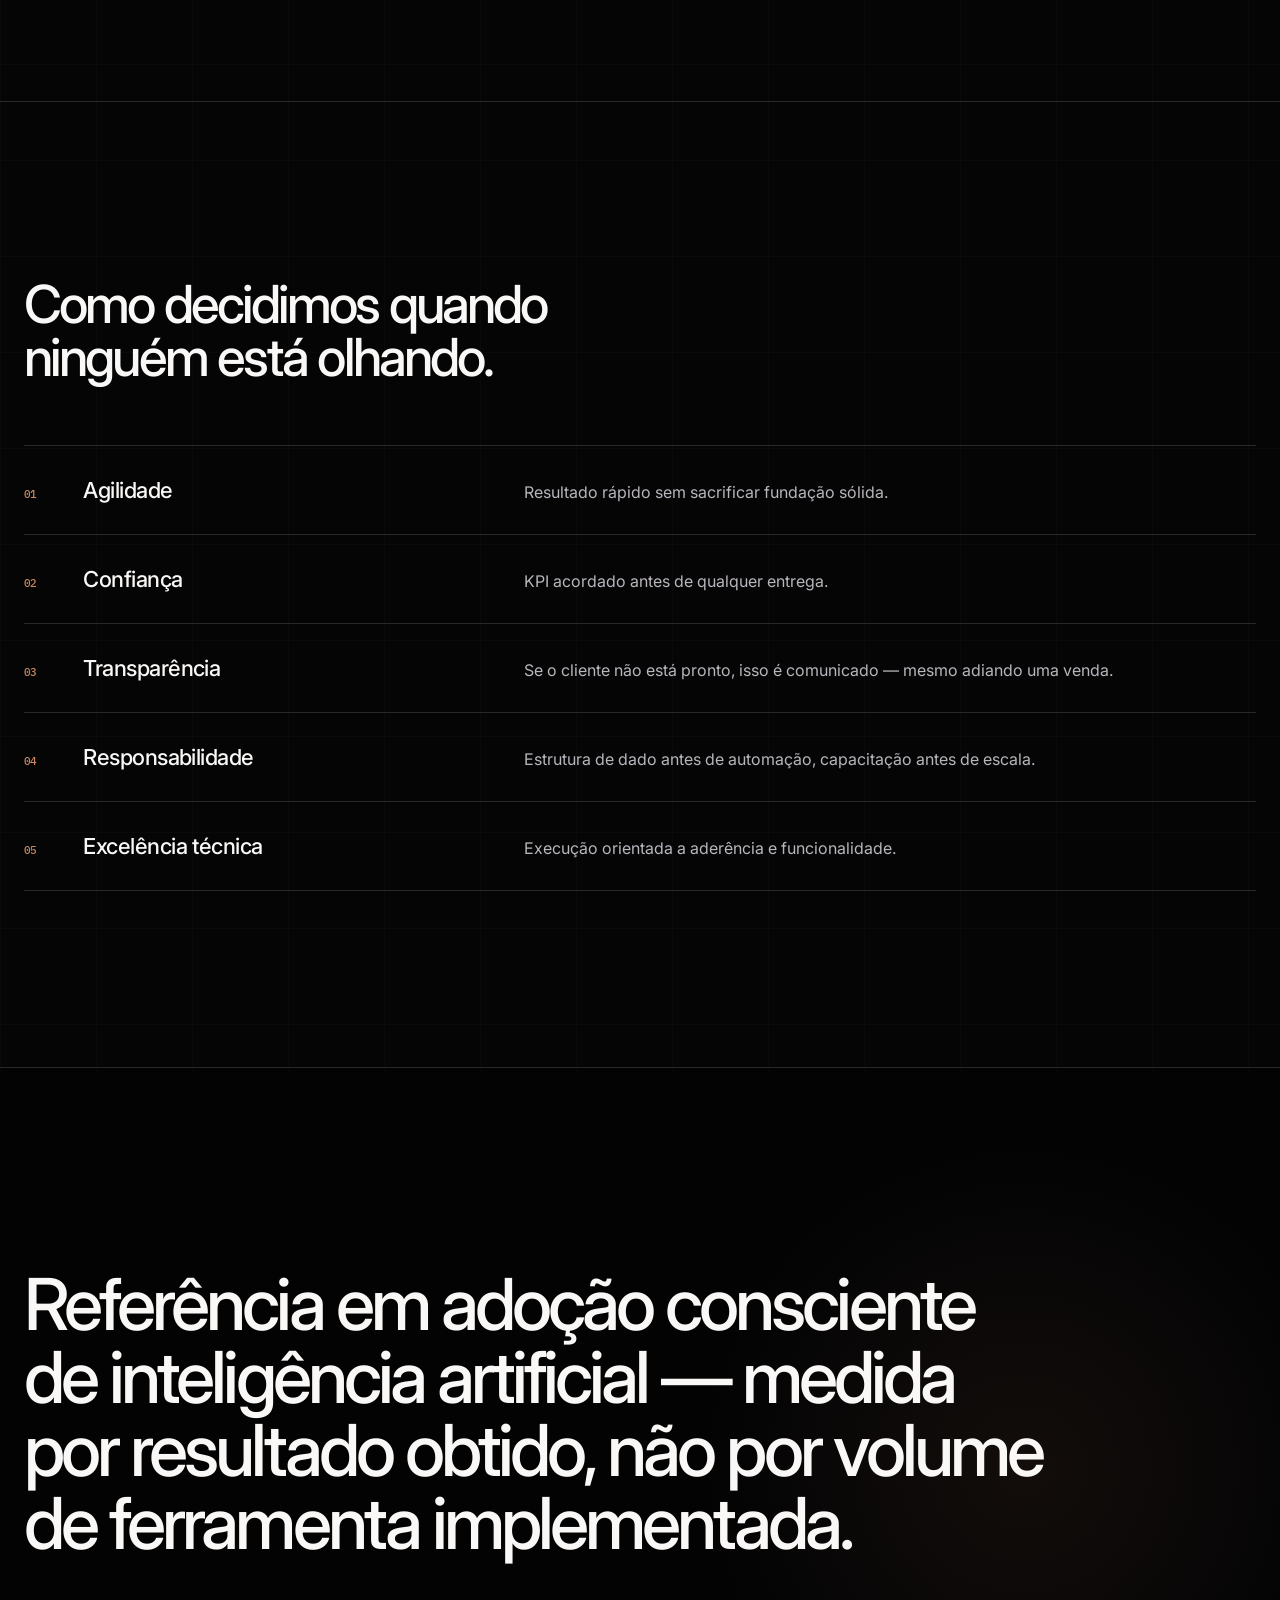
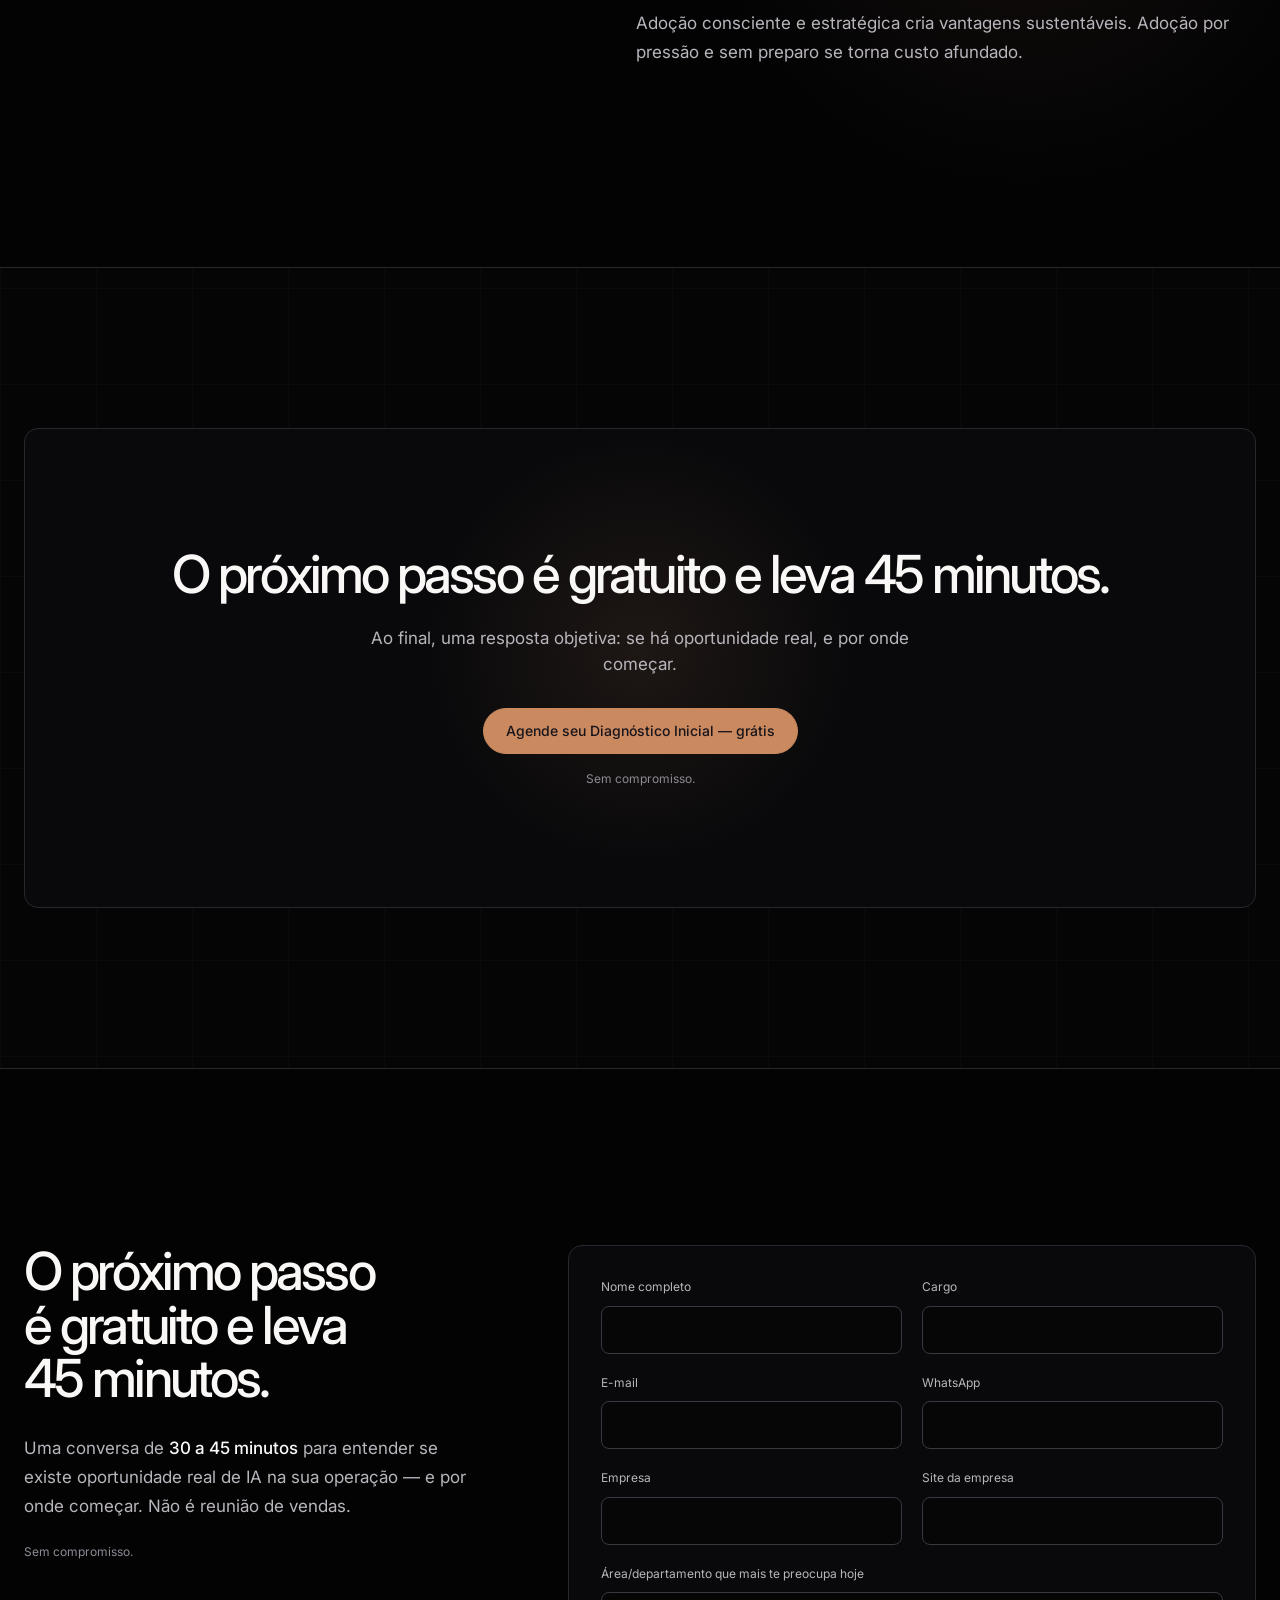
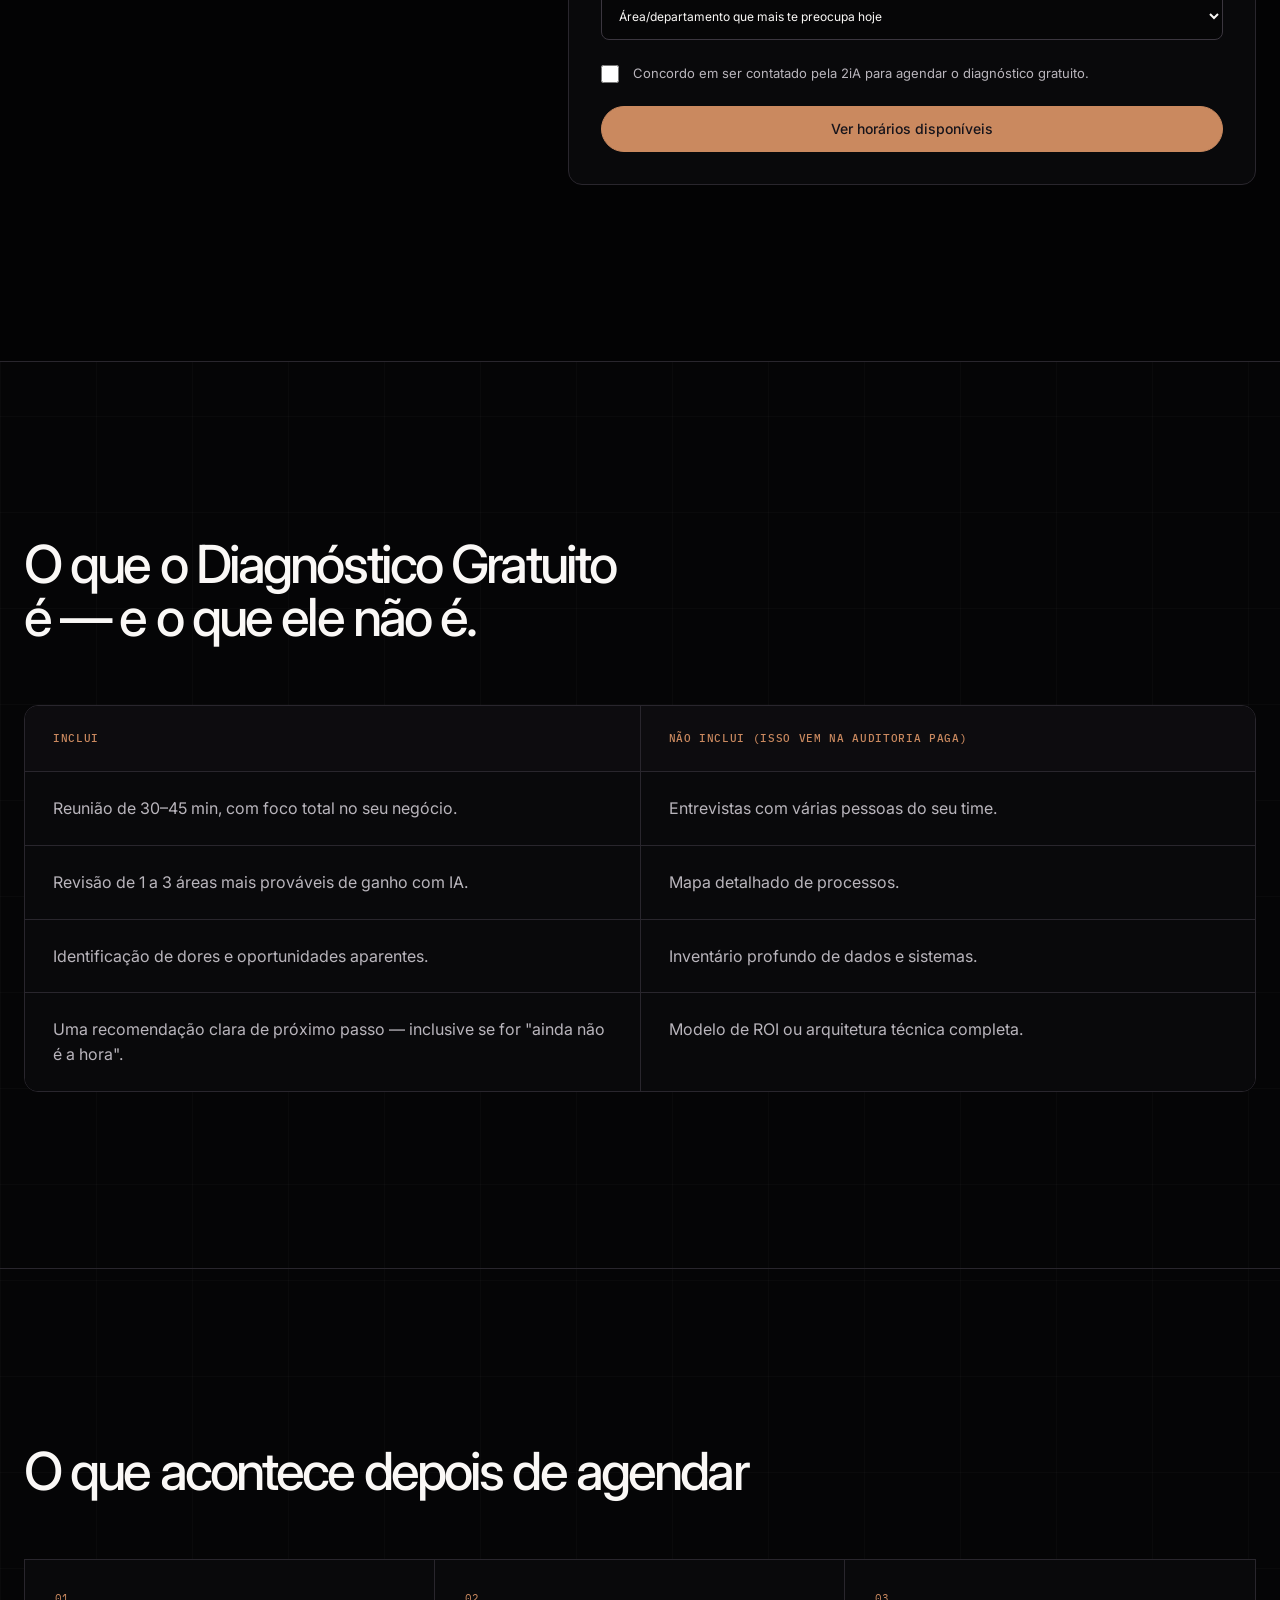
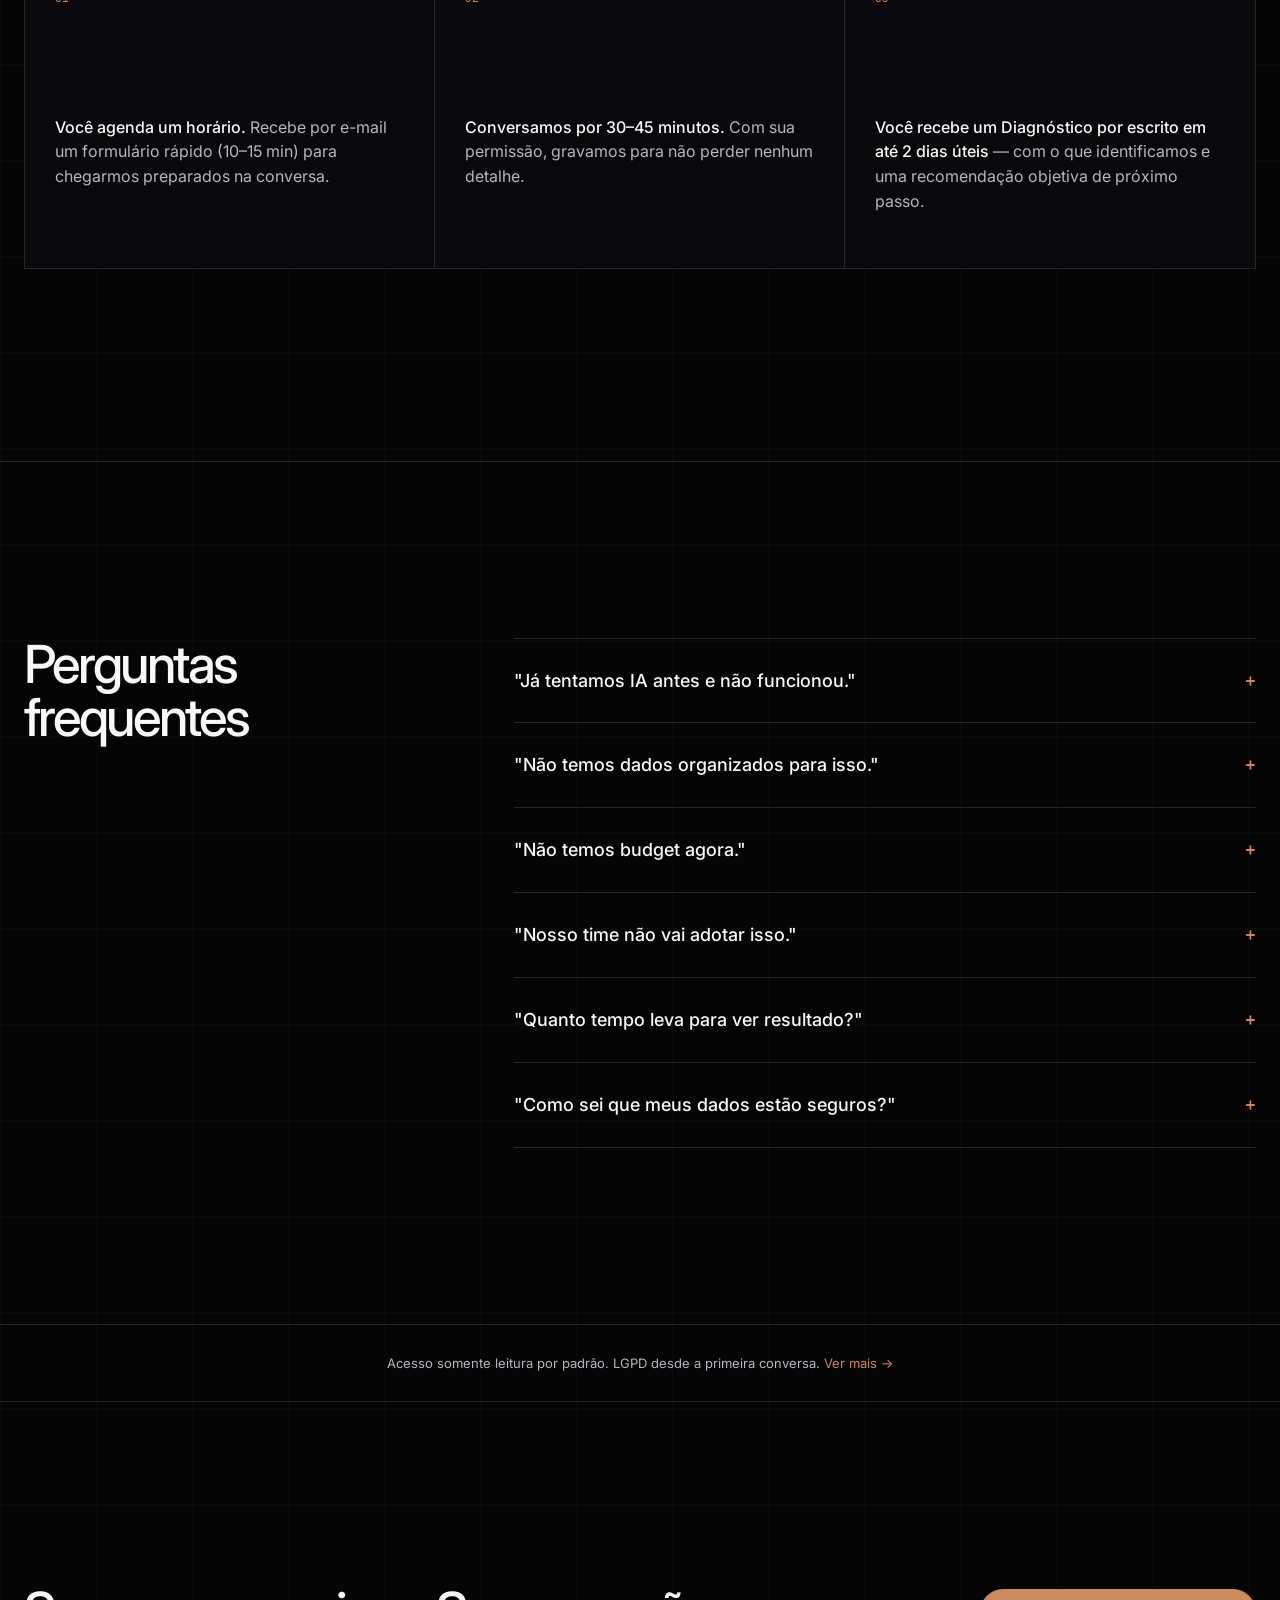
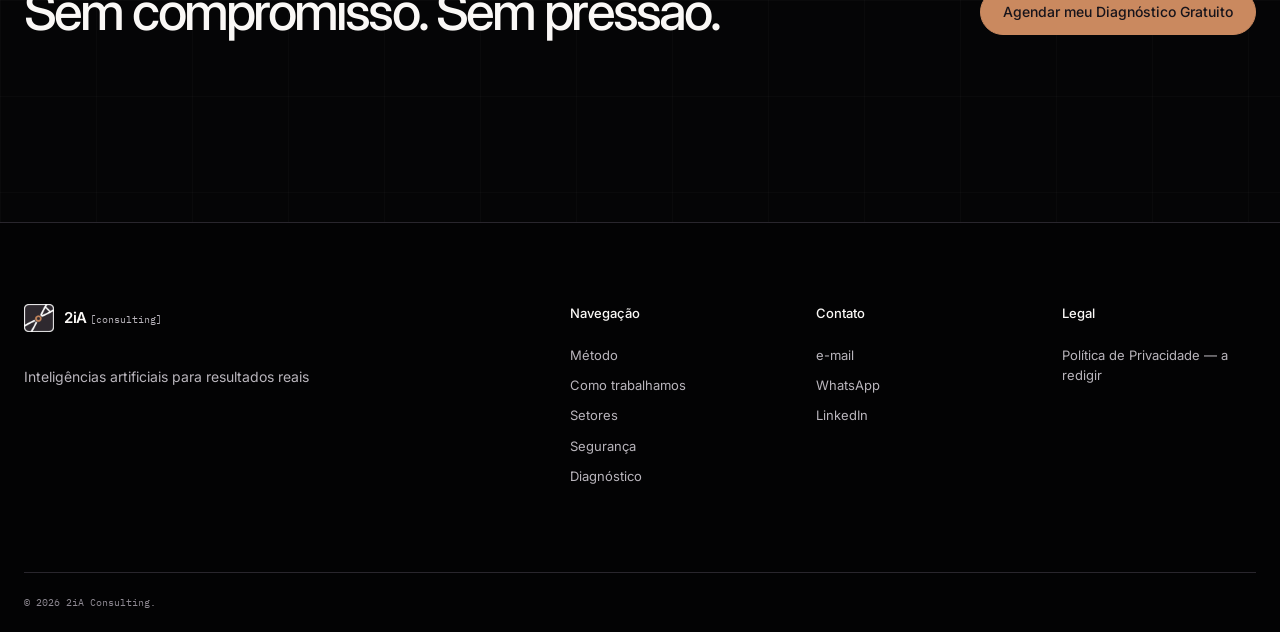
==== commit 329a8ec8: "v6: hero em altura cheia, header oculto no topo, mais respiro entre secoes, textura no painel da mar" ====
--- a/v6/index.html
+++ b/v6/index.html
@@ -3,6 +3,12 @@
   <head>
     <meta charset="utf-8" />
     <meta name="viewport" content="width=device-width, initial-scale=1" />
+    <!-- síncrono e no topo: precisa marcar .js antes da 1ª pintura, senão
+         o header hidden-by-default (que só existe sob .js) causaria um
+         flash de header visível-depois-escondido -->
+    <script>
+      document.documentElement.classList.add("js");
+    </script>
     <!-- prettier-ignore -->
     <title>2iA Consulting — Inteligências artificiais para resultados reais</title>
     <meta
@@ -128,9 +134,9 @@
             <article class="stat-note">
               <p>
                 O investimento também aumentou de escala: o valor médio aplicado
-                por empresa enterprise em iniciativas de IA foi de US$ 114
-                milhões em 2025, projetando US$ 130 milhões nos próximos 12
-                meses.
+                por empresa enterprise em iniciativas de IA foi de
+                <strong>US$ 114 milhões</strong> em 2025, projetando
+                <strong>US$ 130 milhões</strong> nos próximos 12 meses.
               </p>
             </article>
           </div>
@@ -204,8 +210,8 @@
                 consegue extrair dela. A 2iA Consulting atua em três frentes,
                 nesta ordem: estruturação de dados, capacitação de times e
                 implementação de soluções sob medida. Toda relação começa com um
-                diagnóstico gratuito. Todo projeto termina com o cliente
-                operando com autonomia o que foi construído.
+                <strong>diagnóstico gratuito</strong>. Todo projeto termina com
+                o cliente operando com autonomia o que foi construído.
               </p>
             </div>
           </div>
@@ -298,8 +304,8 @@
               <span>01</span>
               <h3>Quick win na primeira entrega</h3>
               <p>
-                Resultado mensurável em semanas; meta mínima de 5h/semana
-                recuperadas por usuário.
+                Resultado mensurável em semanas; meta mínima de
+                <strong>5h/semana recuperadas por usuário</strong>.
               </p>
             </li>
             <li class="bento-card">
@@ -338,10 +344,12 @@
                 Acesso mínimo. Conformidade desde o primeiro contato.
               </h2>
               <p>
-                Acesso a sistemas e dados é somente leitura por padrão.
-                Diagnóstico e auditoria não exigem alteração de dado nenhum do
-                cliente. LGPD é requisito de entrega desde a primeira conversa —
-                não um adendo contratual posterior.
+                Acesso a sistemas e dados é
+                <strong>somente leitura por padrão</strong>. Diagnóstico e
+                auditoria não exigem alteração de dado nenhum do cliente. LGPD é
+                requisito de entrega
+                <strong>desde a primeira conversa</strong> — não um adendo
+                contratual posterior.
               </p>
             </div>
             <ul class="check-list">
@@ -466,9 +474,9 @@
                 O próximo passo é gratuito e leva 45 minutos.
               </h2>
               <p>
-                Uma conversa de 30 a 45 minutos para entender se existe
-                oportunidade real de IA na sua operação — e por onde começar.
-                Não é reunião de vendas.
+                Uma conversa de <strong>30 a 45 minutos</strong> para entender
+                se existe oportunidade real de IA na sua operação — e por onde
+                começar. Não é reunião de vendas.
               </p>
               <small>Sem compromisso.</small>
             </div>
@@ -664,16 +672,19 @@
               <summary>"Quanto tempo leva para ver resultado?"</summary>
               <p>
                 Isso depende do que a Auditoria Paga identificar como
-                prioridade. O que é fixo é a meta — mínimo de 5 horas por semana
-                recuperadas por usuário — e acompanhamento constante durante
-                toda a implementação.
+                prioridade. O que é fixo é a meta —
+                <strong
+                  >mínimo de 5 horas por semana recuperadas por usuário</strong
+                >
+                — e acompanhamento constante durante toda a implementação.
               </p>
             </details>
             <details>
               <summary>"Como sei que meus dados estão seguros?"</summary>
               <p>
-                Acesso é somente leitura por padrão. LGPD é requisito desde a
-                primeira conversa — não um adendo contratual depois.
+                Acesso é <strong>somente leitura por padrão</strong>. LGPD é
+                requisito <strong>desde a primeira conversa</strong> — não um
+                adendo contratual depois.
               </p>
             </details>
           </div>
@@ -735,5 +746,6 @@
       </div>
       <div class="shell footer-bottom">© 2026 2iA Consulting.</div>
     </footer>
+    <script src="main.js" defer></script>
   </body>
 </html>
--- a/v6/styles.css
+++ b/v6/styles.css
@@ -104,12 +104,28 @@
 }
 
 .site-header {
-  position: sticky;
+  position: fixed;
+  inset: 0 0 auto 0;
   z-index: 20;
-  top: 0;
   border-bottom: 1px solid var(--line);
   background: rgba(5, 5, 6, 0.88);
   backdrop-filter: blur(18px);
+}
+
+/* Escondido só sob .js (marcada por um script síncrono no <head>, antes
+   da 1ª pintura) — sem JS o header fica fixo e sempre visível, nunca
+   inacessível. Com JS, começa fora da tela e desliza ao rolar. */
+.js .site-header {
+  transform: translateY(-100%);
+  transition: transform 0.35s ease;
+}
+
+.js .site-header.is-visible {
+  transform: translateY(0%);
+}
+
+[id] {
+  scroll-margin-top: 90px;
 }
 
 .header-inner {
@@ -220,7 +236,8 @@
 
 .hero {
   position: relative;
-  min-height: 780px;
+  min-height: 100vh;
+  min-height: 100dvh;
   overflow: hidden;
   border-bottom: 1px solid var(--line);
   background: #030304;
@@ -251,7 +268,8 @@
 .hero-grid {
   position: relative;
   display: grid;
-  min-height: 780px;
+  min-height: 100vh;
+  min-height: 100dvh;
   grid-template-columns: minmax(0, 1.25fr) minmax(220px, 0.65fr) minmax(
       230px,
       0.55fr
@@ -417,7 +435,7 @@
 
 .manifesto-inner {
   display: grid;
-  min-height: 390px;
+  min-height: 460px;
   grid-template-columns: 1fr minmax(0, 820px) 1fr;
   align-items: center;
   gap: 42px;
@@ -440,11 +458,11 @@
 .section {
   position: relative;
   border-bottom: 1px solid var(--line);
-  padding-block: 132px;
+  padding-block: 176px;
 }
 
 .section--compact {
-  padding-top: 96px;
+  padding-top: 128px;
 }
 
 .section-label {
@@ -592,7 +610,9 @@
   place-items: center;
   border: 1px solid var(--line);
   border-right: 0;
-  background: var(--paper);
+  background:
+    linear-gradient(rgba(9, 9, 11, 0.7), rgba(9, 9, 11, 0.85)),
+    url("../assets/bg-textura.webp") center / cover no-repeat;
 }
 
 .brand-plate img {
@@ -910,7 +930,7 @@
 }
 
 .vision-inner {
-  padding-block: 160px;
+  padding-block: 200px;
 }
 
 .vision h2 {
@@ -926,7 +946,7 @@
 
 .final-cta {
   border-bottom: 1px solid var(--line);
-  padding-block: 120px;
+  padding-block: 160px;
 }
 
 .final-cta-panel {
@@ -967,7 +987,7 @@
 
 .diagnostic {
   border-bottom: 1px solid var(--line);
-  padding-block: 132px;
+  padding-block: 176px;
   background: #030304;
 }
 
@@ -1133,6 +1153,14 @@
   font-weight: 500;
 }
 
+/* Realce à la Apple: o corpo do texto fica no tom secundário (--muted)
+   e só a frase-chave sobe para --paper com peso 500 — mesmo tratamento
+   que .after-steps já usava, agora disponível em qualquer parágrafo. */
+strong {
+  color: var(--paper);
+  font-weight: 500;
+}
+
 .faq-shell {
   display: grid;
   grid-template-columns: minmax(280px, 0.7fr) minmax(0, 1.3fr);
@@ -1528,11 +1556,11 @@
 
   .section,
   .diagnostic {
-    padding-block: 88px;
+    padding-block: 118px;
   }
 
   .section--compact {
-    padding-top: 74px;
+    padding-top: 98px;
   }
 
   .section-label {
@@ -1711,7 +1739,7 @@
   }
 
   .vision-inner {
-    padding-block: 100px;
+    padding-block: 130px;
   }
 
   .vision h2 {
@@ -1719,7 +1747,7 @@
   }
 
   .final-cta {
-    padding-block: 72px;
+    padding-block: 96px;
   }
 
   .final-cta-panel {
